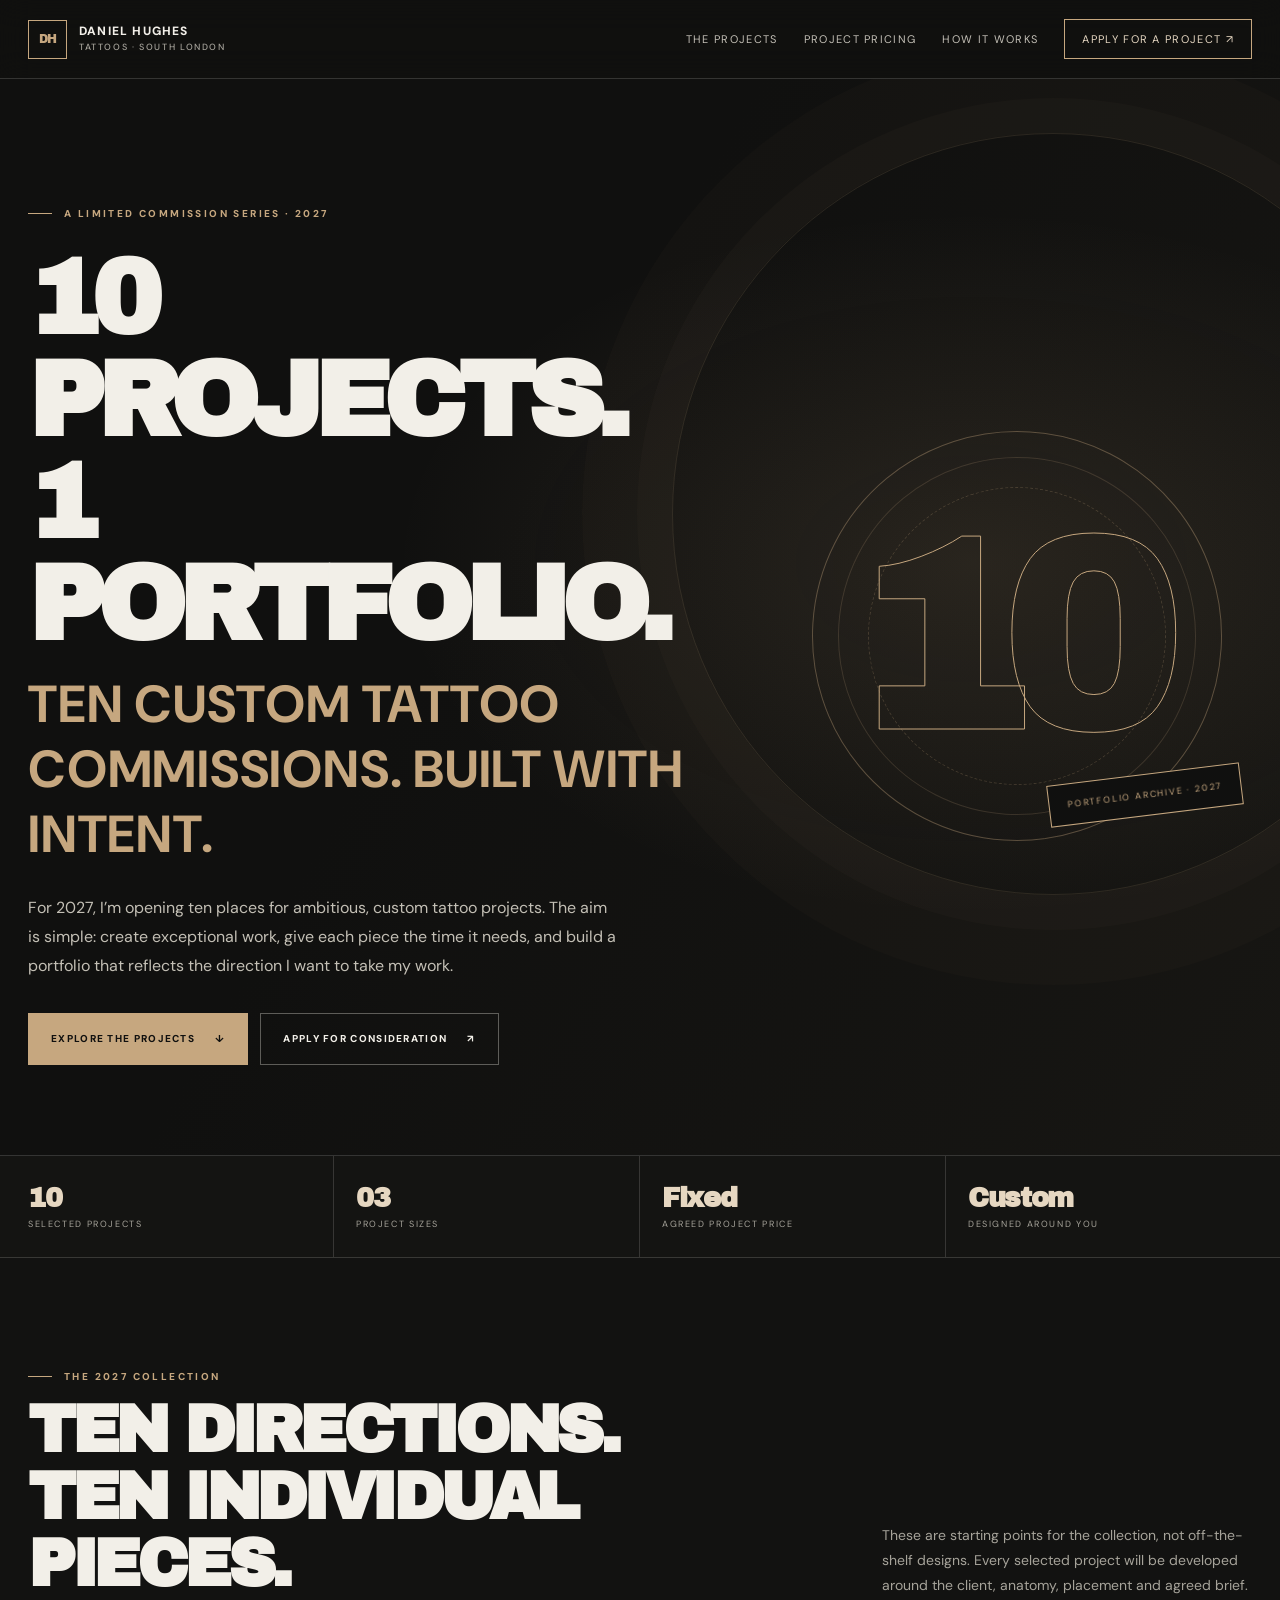
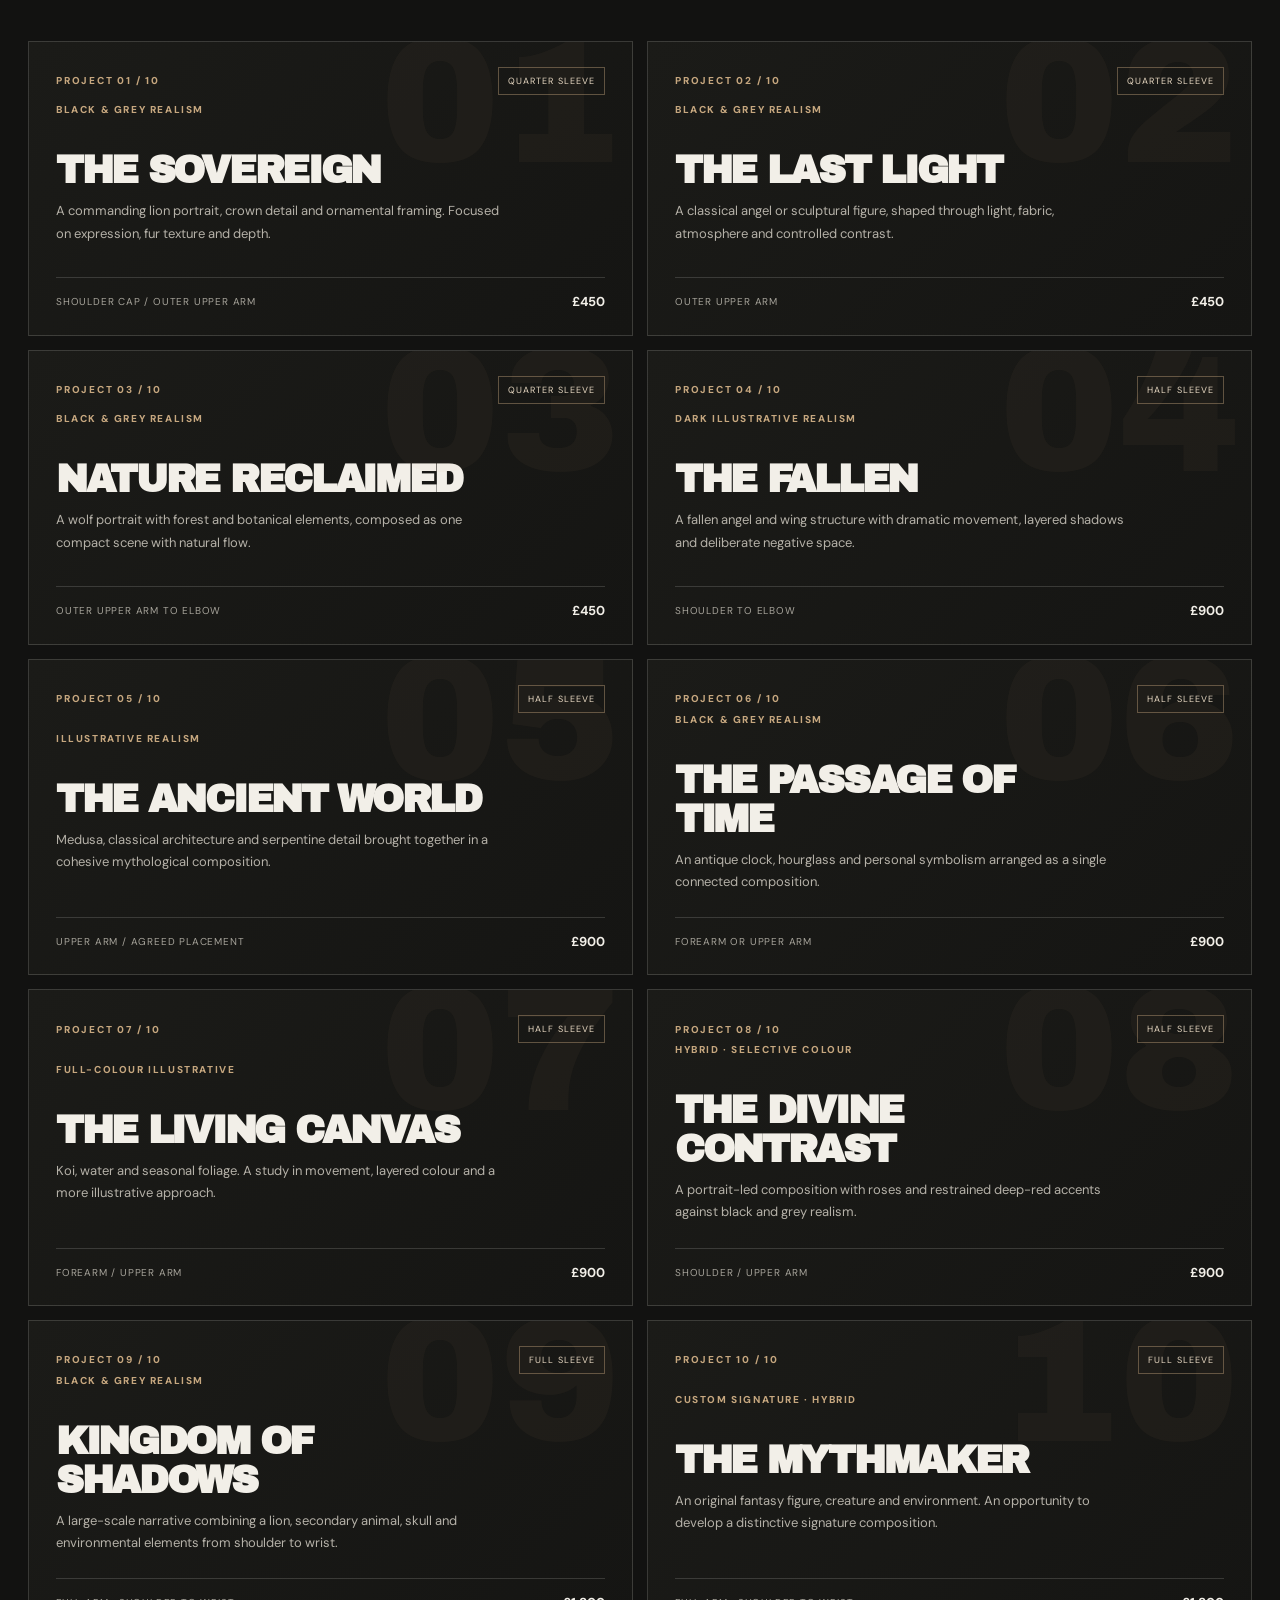
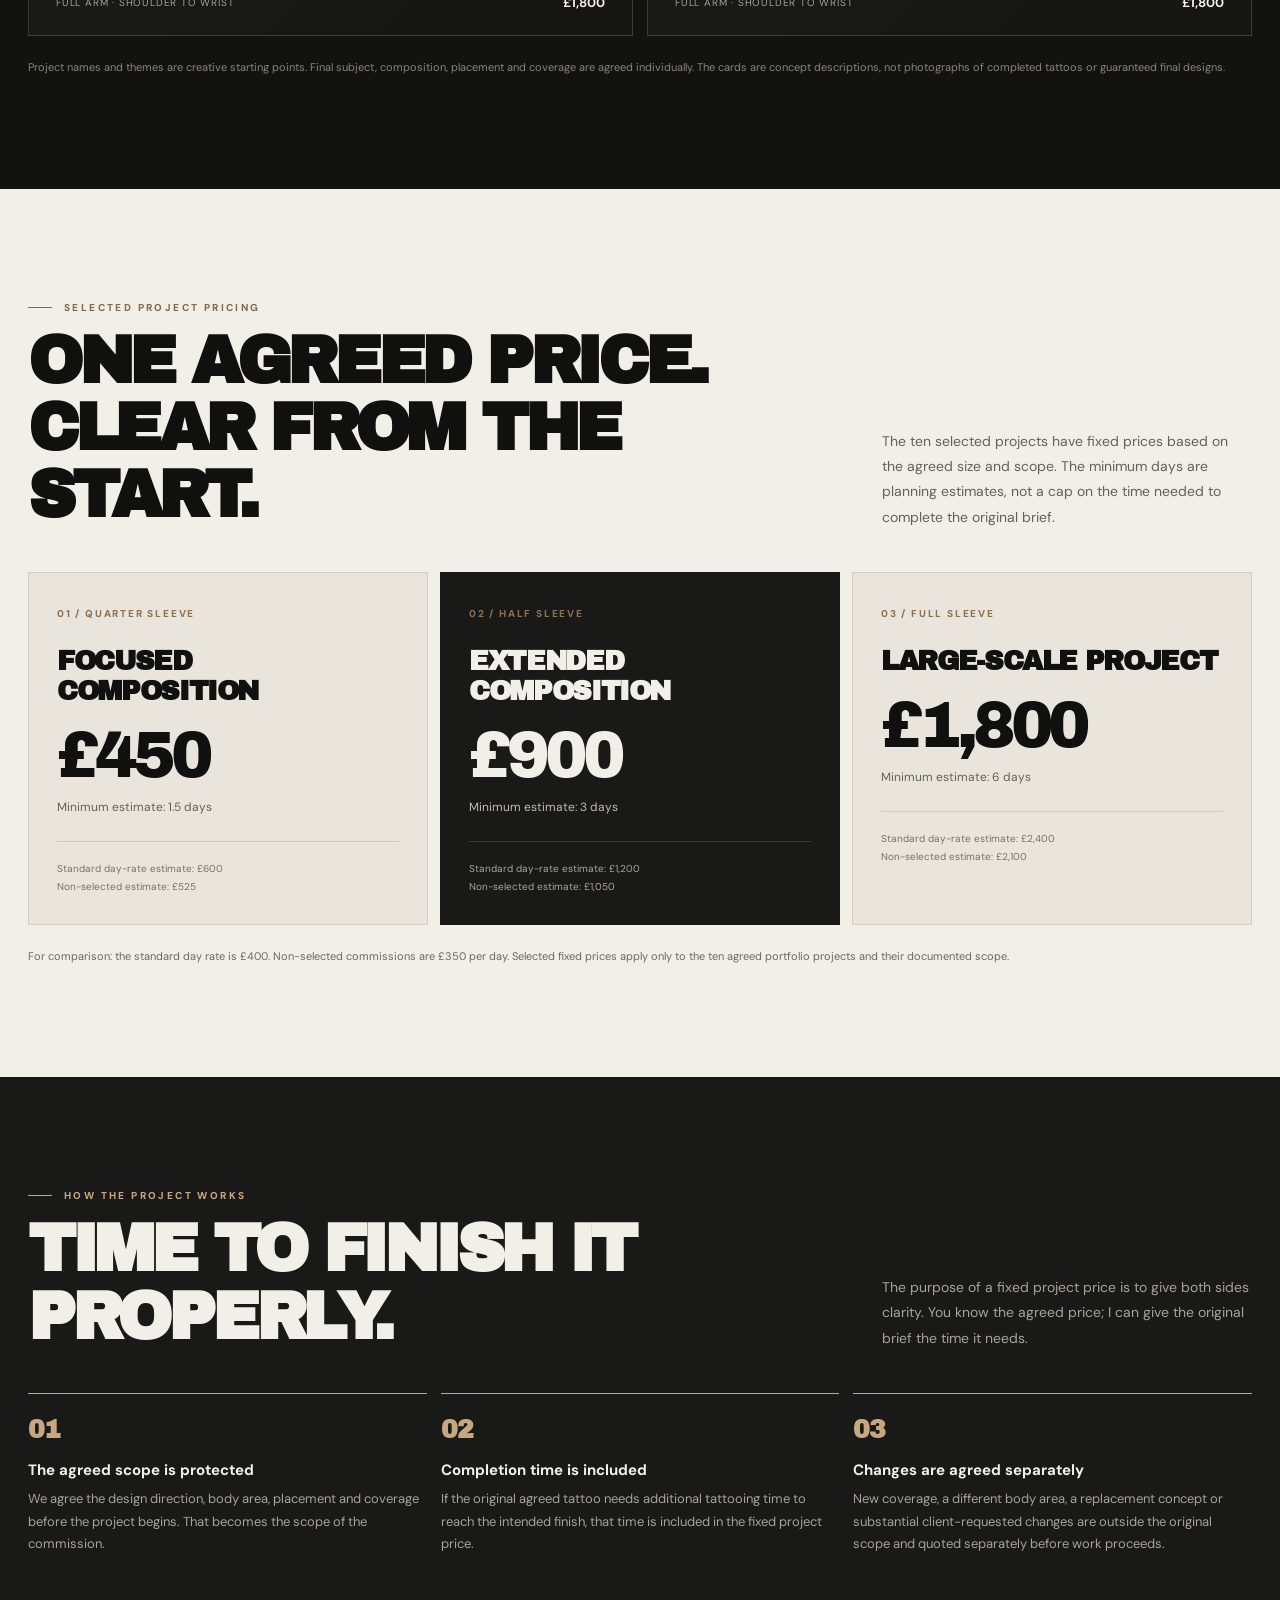
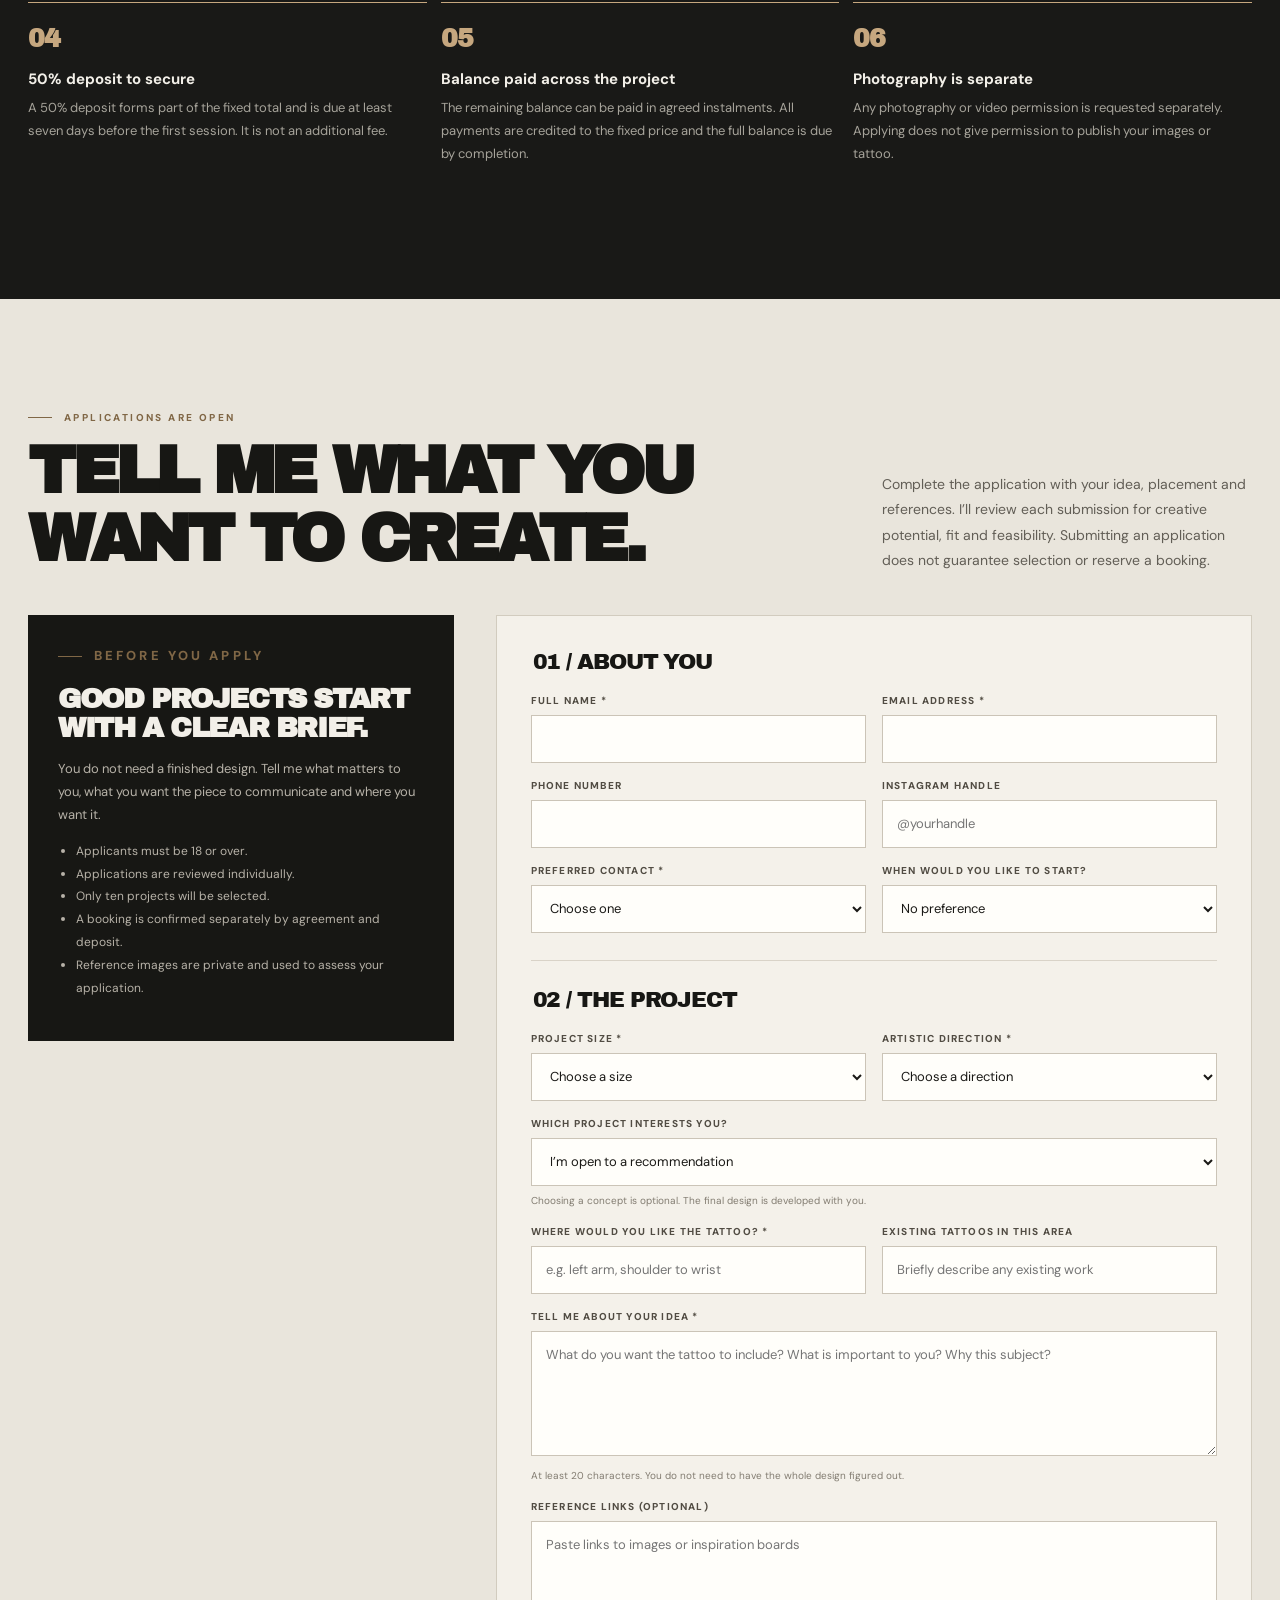
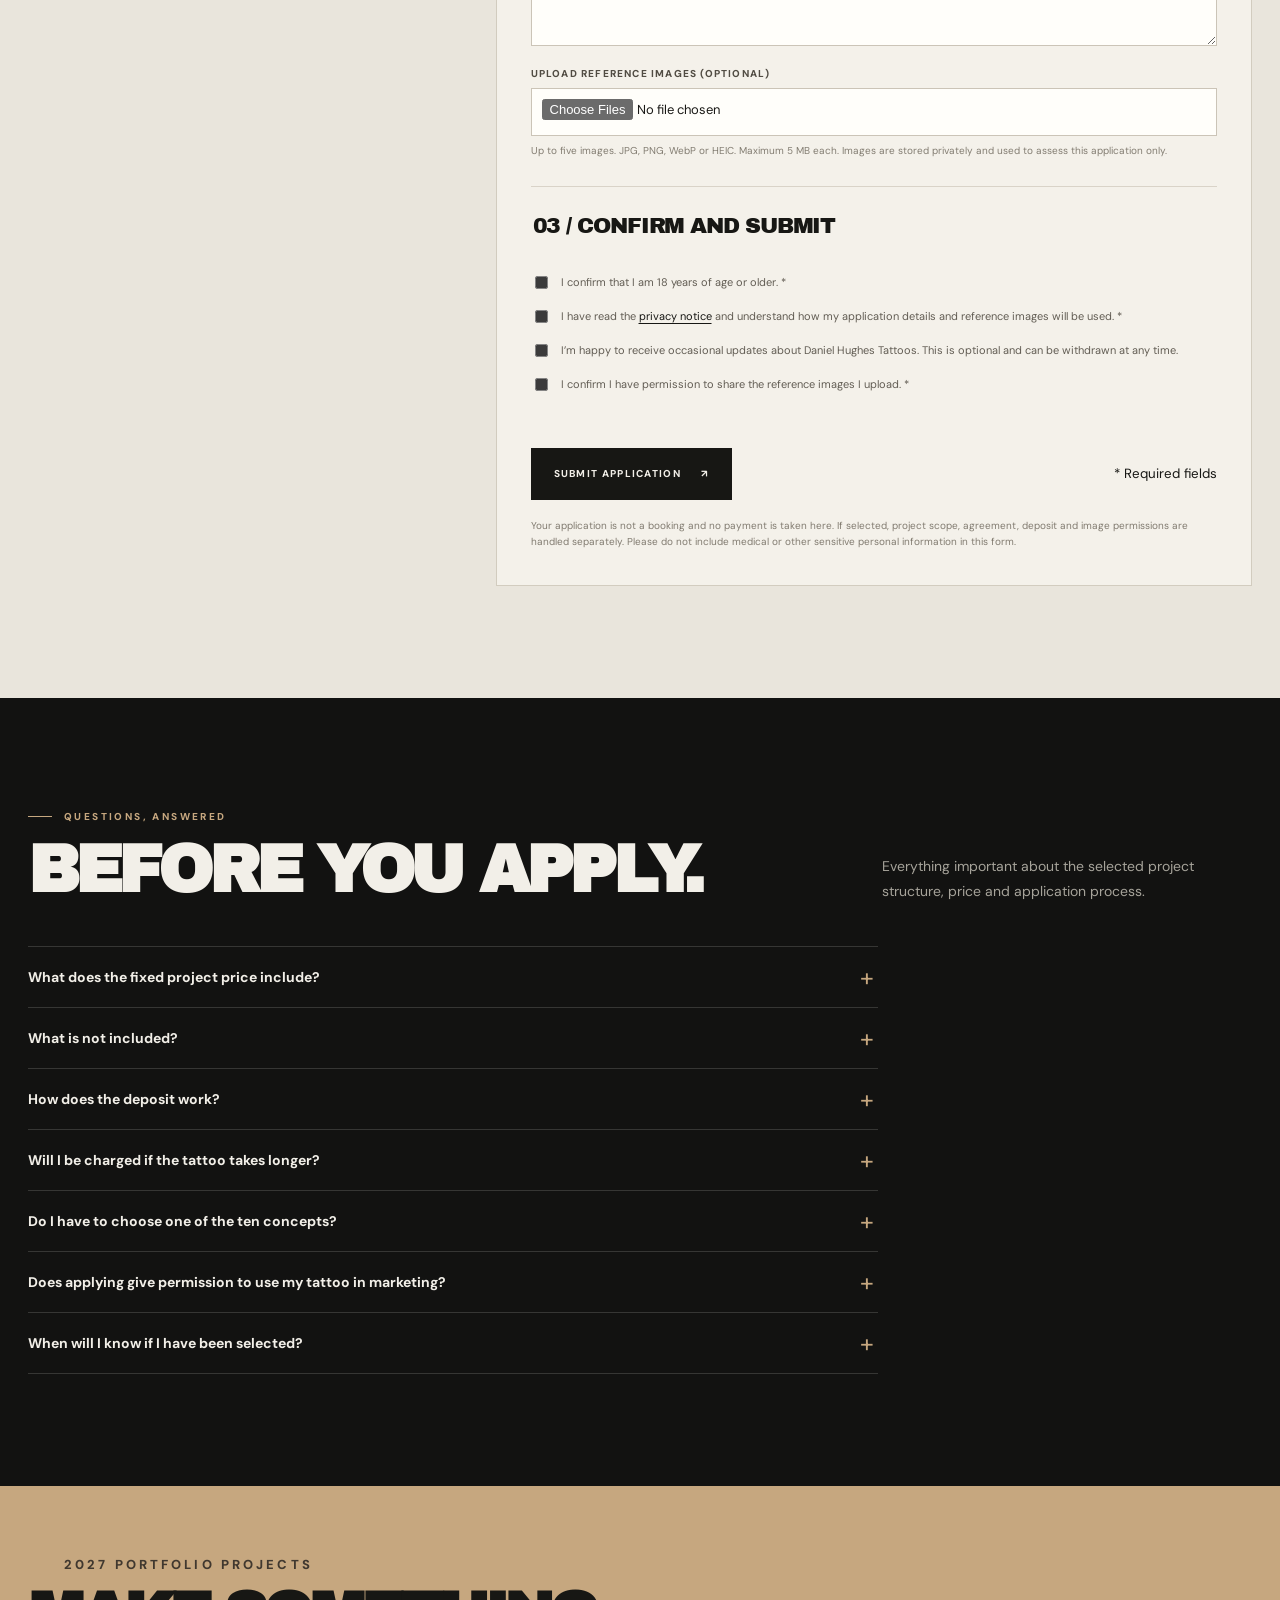
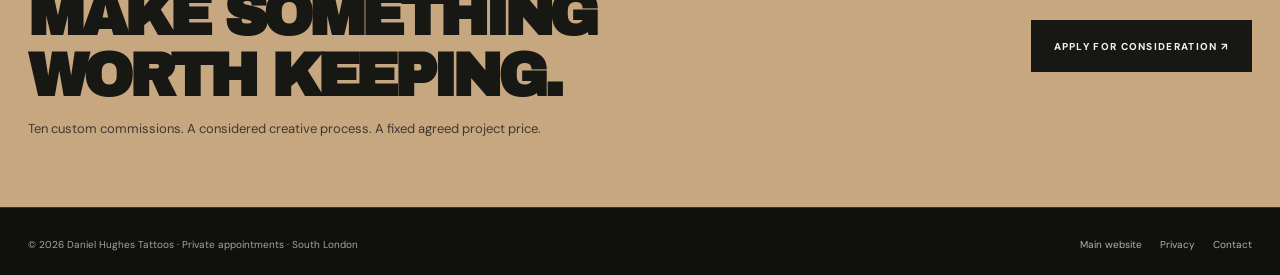
==== 2027-portfolio-projects/index.html @ a07e3ecf "Harden portfolio application validation and UUID fallback" ====
<!doctype html>
<html lang="en-GB">
<head>
  <meta charset="utf-8">
  <meta name="viewport" content="width=device-width,initial-scale=1">
  <meta name="theme-color" content="#10100f">
  <meta name="description" content="Ten custom tattoo commissions. One 2027 portfolio. Apply to be considered for a quarter, half or full sleeve project with Daniel Hughes.">
  <meta name="robots" content="noindex,nofollow">
  <title>2027 Portfolio Projects — Daniel Hughes Tattoos</title>
  <link rel="preconnect" href="https://fonts.googleapis.com">
  <link rel="preconnect" href="https://fonts.gstatic.com" crossorigin>
  <link href="https://fonts.googleapis.com/css2?family=Archivo+Black&family=DM+Sans:wght@400;500;600;700;800&display=swap" rel="stylesheet">
  <style>
    :root{color-scheme:dark;--bg:#10100f;--panel:#191917;--panel2:#20201d;--paper:#f2efe8;--muted:#a6a39a;--line:rgba(242,239,232,.16);--accent:#c6a77f;--accent2:#e6d7c1;--black:#10100f;--sans:"DM Sans",Arial,sans-serif;--display:"Archivo Black","Arial Black",Arial,sans-serif}
    *{box-sizing:border-box}html{scroll-behavior:smooth;scroll-padding-top:90px}body{margin:0;background:var(--bg);color:var(--paper);font-family:var(--sans);-webkit-font-smoothing:antialiased}a{color:inherit}button,input,select,textarea{font:inherit}button,a{-webkit-tap-highlight-color:transparent}:focus-visible{outline:2px solid var(--accent);outline-offset:4px}::selection{background:var(--accent);color:var(--black)}
    .wrap{width:min(1240px,calc(100% - 56px));margin-inline:auto}.skip{position:fixed;top:-100px;left:15px;z-index:100;padding:12px 18px;background:var(--paper);color:var(--black)}.skip:focus{top:12px}
    .header{position:sticky;top:0;z-index:50;background:rgba(16,16,15,.94);border-bottom:1px solid var(--line);backdrop-filter:blur(16px)}.header-inner{min-height:78px;display:flex;align-items:center;justify-content:space-between;gap:24px}
    .brand{display:flex;align-items:center;gap:12px;text-decoration:none}.brand-mark{display:grid;place-items:center;width:39px;height:39px;border:1px solid var(--accent);font-family:var(--display);font-size:12px;letter-spacing:-1px;color:var(--accent)}.brand-name{font-size:12px;line-height:1.3;font-weight:800;letter-spacing:.1em;text-transform:uppercase}.brand-name small{display:block;color:var(--muted);font-size:9px;letter-spacing:.18em;font-weight:500;margin-top:3px}
    .nav{display:flex;align-items:center;gap:26px}.nav a{font-size:11px;text-decoration:none;color:#c4c0b6;letter-spacing:.12em;text-transform:uppercase}.nav a:hover{color:var(--accent2)}.nav .nav-cta{border:1px solid var(--accent);padding:12px 17px;color:var(--accent2)}
    .menu{display:none}.hero{position:relative;overflow:hidden;padding:clamp(68px,10vw,130px) 0 90px;border-bottom:1px solid var(--line);background:radial-gradient(ellipse at 76% 45%,rgba(198,167,127,.12),transparent 42%),linear-gradient(120deg,#10100f 40%,#171613)}
    .hero:after{content:"";position:absolute;right:-12vw;top:5%;width:min(62vw,760px);aspect-ratio:1;border:1px solid rgba(198,167,127,.14);border-radius:50%;box-shadow:0 0 0 35px rgba(198,167,127,.025),0 0 0 90px rgba(198,167,127,.02);pointer-events:none}
    .hero-grid{position:relative;z-index:1;display:grid;grid-template-columns:minmax(0,1.2fr) minmax(260px,.8fr);gap:50px;align-items:center}
    .eyebrow{display:flex;align-items:center;gap:12px;color:var(--accent);font-size:10px;font-weight:800;letter-spacing:.24em;text-transform:uppercase}.eyebrow:before{content:"";width:24px;height:1px;background:var(--accent)}
    h1,h2,h3,p{margin-top:0}h1{font-family:var(--display);font-size:clamp(54px,8.3vw,112px);line-height:.96;letter-spacing:-.075em;text-transform:uppercase;max-width:850px;margin:28px 0 27px}h1 span{display:block;color:var(--accent);font-family:var(--sans);font-size:.49em;letter-spacing:.015em;line-height:1.25;margin-top:16px}
    .hero-copy>p:not(.eyebrow){max-width:590px;color:#c3bfb5;font-size:16px;line-height:1.8}.hero-actions{display:flex;flex-wrap:wrap;gap:12px;margin-top:32px}
    .button{display:inline-flex;align-items:center;justify-content:center;gap:20px;min-height:52px;padding:0 22px;border:1px solid var(--accent);text-decoration:none;text-transform:uppercase;letter-spacing:.13em;font-size:10px;font-weight:800;transition:background .18s,color .18s,transform .18s;cursor:pointer}.button.primary{background:var(--accent);color:var(--black)}.button.secondary{color:var(--paper);border-color:rgba(242,239,232,.34)}.button:hover{transform:translateY(-2px);background:var(--accent2);color:var(--black);border-color:var(--accent2)}
    .hero-art{min-height:410px;position:relative;display:grid;place-items:center}.orbit{position:absolute;width:min(100%,410px);aspect-ratio:1;border:1px solid rgba(198,167,127,.38);border-radius:50%;transform:rotate(-18deg)}.orbit:before,.orbit:after{content:"";position:absolute;inset:25px;border:1px solid rgba(198,167,127,.19);border-radius:50%}.orbit:after{inset:55px;border-style:dashed;border-color:rgba(198,167,127,.22)}
    .hero-number{font-family:var(--display);font-size:clamp(160px,25vw,280px);line-height:1;color:transparent;-webkit-text-stroke:1px var(--accent);letter-spacing:-.13em;margin-right:.12em}.hero-stamp{position:absolute;right:2%;bottom:6%;padding:14px 18px;border:1px solid var(--accent);background:var(--bg);font-size:9px;letter-spacing:.2em;text-transform:uppercase;color:var(--accent);transform:rotate(-7deg)}
    .facts{border-bottom:1px solid var(--line);background:#141412}.facts-grid{display:grid;grid-template-columns:repeat(4,1fr)}.fact{padding:27px 22px;border-right:1px solid var(--line)}.fact:first-child{padding-left:0}.fact:last-child{border:0}.fact strong{display:block;font-family:var(--display);font-size:27px;letter-spacing:-.05em;color:var(--accent2)}.fact span{display:block;margin-top:5px;font-size:9px;letter-spacing:.18em;text-transform:uppercase;color:var(--muted)}
    .section{padding:clamp(70px,9vw,112px) 0}.section-head{display:flex;align-items:end;justify-content:space-between;gap:30px;margin-bottom:42px}.section-head h2{font-family:var(--display);font-size:clamp(36px,5.5vw,66px);line-height:1.02;letter-spacing:-.065em;text-transform:uppercase;max-width:720px;margin:14px 0 0}.section-head>p{max-width:370px;color:var(--muted);font-size:14px;line-height:1.8;margin:0}
    .projects{background:#121211}.project-grid{display:grid;grid-template-columns:repeat(2,minmax(0,1fr));gap:14px}.project{position:relative;min-height:295px;padding:25px 27px 24px;border:1px solid var(--line);background:linear-gradient(135deg,#1b1b18,#151513);display:flex;flex-direction:column;justify-content:space-between;overflow:hidden}.project:after{content:attr(data-index);position:absolute;right:12px;top:-30px;font-family:var(--display);font-size:180px;line-height:1;color:rgba(198,167,127,.045);pointer-events:none}.project-top,.project-bottom{position:relative;z-index:1;display:flex;justify-content:space-between;gap:15px;align-items:center}.project-no{font-size:10px;color:var(--accent);letter-spacing:.18em;font-weight:800}.project-size{border:1px solid rgba(198,167,127,.42);padding:7px 9px;color:var(--accent2);font-size:9px;letter-spacing:.12em;text-transform:uppercase}
    .project h3{font-family:var(--display);font-size:clamp(26px,3vw,39px);line-height:1.02;letter-spacing:-.06em;text-transform:uppercase;max-width:430px;margin:35px 0 10px}.project .direction{color:var(--accent);font-size:10px;letter-spacing:.16em;text-transform:uppercase;font-weight:800}.project .description{max-width:450px;color:#b5b1a8;font-size:13px;line-height:1.7;margin:10px 0 24px}.project-bottom{border-top:1px solid var(--line);padding-top:15px;color:var(--muted);font-size:10px;letter-spacing:.08em;text-transform:uppercase}.project-bottom strong{color:var(--paper);font-size:13px;letter-spacing:0}
    .note{font-size:11px;line-height:1.7;color:#88857d;margin:22px 0 0}.pricing{background:var(--paper);color:var(--black)}.pricing .eyebrow{color:#846a4d}.pricing .eyebrow:before{background:#846a4d}.pricing .section-head>p{color:#666158}.price-grid{display:grid;grid-template-columns:repeat(3,1fr);gap:12px}.price-card{padding:28px;border:1px solid #d4cec2;background:#e9e5dc}.price-card.featured{background:#191917;color:var(--paper);border-color:#191917}.price-card .label{font-size:10px;letter-spacing:.18em;text-transform:uppercase;color:#8d7152;font-weight:800}.price-card h3{font-family:var(--display);font-size:27px;letter-spacing:-.05em;text-transform:uppercase;margin:24px 0 7px}.price{font-family:var(--display);font-size:clamp(46px,5vw,68px);letter-spacing:-.08em;line-height:1.1;margin:15px 0 6px}.price-card p{font-size:12px;line-height:1.7;color:#666158;margin:0}.price-card.featured p{color:#c0bcb2}.price-meta{margin-top:23px;padding-top:18px;border-top:1px solid #d1cabe;font-size:10px;line-height:1.8;color:#777168}.price-card.featured .price-meta{border-color:var(--line);color:#aaa69c}
    .rules{background:#191917}.rules-grid{display:grid;grid-template-columns:repeat(3,1fr);gap:14px}.rule{border-top:1px solid var(--accent);padding:22px 0}.rule b{font-family:var(--display);font-size:25px;color:var(--accent);letter-spacing:-.04em}.rule h3{font-size:15px;margin:17px 0 8px}.rule p{font-size:13px;color:var(--muted);line-height:1.75;margin:0}
    .application{background:#e9e5dc;color:#171714}.application .eyebrow{color:#806746}.application .eyebrow:before{background:#806746}.application .section-head>p{color:#625e56}.form-shell{display:grid;grid-template-columns:minmax(0,.72fr) minmax(0,1.28fr);gap:42px;align-items:start}.form-aside{position:sticky;top:110px;padding:30px;background:#171714;color:var(--paper)}.form-aside h3{font-family:var(--display);font-size:28px;line-height:1.05;letter-spacing:-.05em;text-transform:uppercase;margin:16px 0}.form-aside p{font-size:13px;color:#b7b2a8;line-height:1.75}.form-aside ul{padding-left:18px;color:#b7b2a8;font-size:12px;line-height:1.9}.application-form{padding:34px;background:#f4f1ea;border:1px solid #d2ccbf}.form-section{padding:0 0 27px;margin:0 0 27px;border:0;border-bottom:1px solid #d9d3c8}.form-section:last-of-type{border-bottom:0}.form-section legend{font-family:var(--display);font-size:22px;letter-spacing:-.05em;text-transform:uppercase;margin-bottom:20px}.field-grid{display:grid;grid-template-columns:repeat(2,minmax(0,1fr));gap:16px}.field{min-width:0}.field.full{grid-column:1/-1}.field label,.field-label{display:block;font-size:10px;font-weight:800;letter-spacing:.12em;text-transform:uppercase;margin-bottom:8px;color:#514c43}.field input,.field select,.field textarea{width:100%;min-height:48px;padding:13px 14px;border:1px solid #cbc4b7;border-radius:0;background:#fffefa;color:#1a1916;font-size:13px}.field textarea{min-height:125px;resize:vertical;line-height:1.6}.field input:focus,.field select:focus,.field textarea:focus{outline:2px solid #a18461;outline-offset:1px}.field input[type=file]{padding:10px;background:#fffefa}.field small{display:block;margin-top:7px;color:#827c71;font-size:10px;line-height:1.6}.check{display:flex;align-items:flex-start;gap:10px;font-size:11px;line-height:1.7;color:#625d54;margin-top:15px}.check input{flex:none;margin-top:3px;accent-color:#171714}.check a{color:#171714;text-underline-offset:3px}.form-actions{display:flex;align-items:center;justify-content:space-between;gap:20px}.form-actions .button{background:#171714;color:var(--paper);border-color:#171714}.form-actions .button:hover{background:#6f593f;color:white}.form-status{min-height:22px;margin:17px 0 0;font-size:12px;line-height:1.6;color:#8b3e30}.form-status.success{color:#2e6848}.form-status:empty{display:none}.privacy-note{font-size:10px;color:#817b70;line-height:1.65;margin:18px 0 0}
    .faq{background:#121211}.faq-list{max-width:850px}.faq details{border-top:1px solid var(--line)}.faq details:last-child{border-bottom:1px solid var(--line)}.faq summary{list-style:none;cursor:pointer;padding:21px 42px 21px 0;font-size:14px;font-weight:700;position:relative}.faq summary::-webkit-details-marker{display:none}.faq summary:after{content:"+";position:absolute;right:4px;top:14px;color:var(--accent);font-size:25px;font-weight:400}.faq details[open] summary:after{content:"−"}.faq details p{max-width:760px;color:var(--muted);font-size:13px;line-height:1.8;padding:0 40px 22px 0;margin:0}
    .final-cta{padding:70px 0;background:var(--accent);color:#171714}.final-cta .cta-inner{display:flex;justify-content:space-between;align-items:center;gap:25px}.final-cta h2{font-family:var(--display);font-size:clamp(34px,5vw,60px);letter-spacing:-.07em;text-transform:uppercase;line-height:1.02;margin:12px 0}.final-cta p{font-size:13px;color:#40382f;margin:0}.final-cta .button{background:#171714;color:#f2efe8;border-color:#171714;white-space:nowrap}.footer{padding:30px 0 24px;border-top:1px solid var(--line);background:#10100f}.footer-inner{display:flex;justify-content:space-between;gap:20px;align-items:center}.footer small{font-size:10px;color:var(--muted)}.footer nav{display:flex;gap:18px;flex-wrap:wrap}.footer nav a{font-size:10px;color:#b6b1a7;text-decoration:none}
    @media(max-width:850px){.hero-grid{grid-template-columns:1fr;gap:25px}.hero-art{min-height:260px}.orbit{width:260px}.hero-number{font-size:190px}.section-head{display:block}.section-head>p{margin-top:18px}.facts-grid{grid-template-columns:repeat(2,1fr)}.fact:nth-child(2){border-right:0}.fact:nth-child(-n+2){border-bottom:1px solid var(--line)}.fact:nth-child(3){padding-left:0}.price-grid{grid-template-columns:1fr}.price-card{padding:25px}.rules-grid{grid-template-columns:1fr}.rule{display:grid;grid-template-columns:60px 1fr;column-gap:15px}.rule b{grid-row:span 2}.rule h3{margin:0 0 7px}.rule p{grid-column:2}.form-shell{grid-template-columns:1fr}.form-aside{position:static}.project-grid{grid-template-columns:1fr}.final-cta .cta-inner{display:block}.final-cta .button{margin-top:22px}}
    @media(max-width:620px){.wrap{width:calc(100% - 38px)}.header-inner{min-height:68px}.nav{display:none}.menu{display:block;border:1px solid var(--line);padding:10px 12px;background:transparent;color:var(--paper);font-size:10px;letter-spacing:.13em;text-transform:uppercase}.header.mobile-open .nav{display:flex;position:absolute;left:0;right:0;top:68px;padding:18px 20px;background:#151513;border-bottom:1px solid var(--line);flex-direction:column;align-items:stretch;gap:18px}.header.mobile-open .nav .nav-cta{text-align:center}.hero{padding:65px 0 55px}.hero-grid{gap:8px}h1{font-size:clamp(49px,13vw,75px)}.hero-copy>p:not(.eyebrow){font-size:14px}.hero-art{min-height:220px}.orbit{width:210px}.hero-number{font-size:150px}.hero-stamp{right:0;bottom:1%}.fact{padding:20px 14px}.fact:first-child,.fact:nth-child(3){padding-left:0}.fact strong{font-size:23px}.fact span{font-size:8px}.section{padding:65px 0}.section-head h2{font-size:39px}.project{min-height:270px;padding:22px}.project h3{font-size:29px}.application-form{padding:22px 17px}.field-grid{grid-template-columns:1fr}.field.full{grid-column:auto}.form-section legend{font-size:19px}.form-actions{display:block}.form-actions .button{width:100%}.form-actions small{display:block;margin-top:12px}.footer-inner{display:block}.footer nav{margin-top:17px}.brand-name{font-size:10px}}
    @media(prefers-reduced-motion:reduce){html{scroll-behavior:auto}*,*:before,*:after{transition:none!important}}
  </style>
</head>
<body>
<a class="skip" href="#main">Skip to content</a>
<header class="header" id="site-header">
  <div class="wrap header-inner">
    <a class="brand" href="https://danhughestattoos.co.uk/" aria-label="Daniel Hughes Tattoos">
      <span class="brand-mark">DH</span><span class="brand-name">Daniel Hughes<small>TATTOOS · SOUTH LONDON</small></span>
    </a>
    <button class="menu" id="menu-toggle" type="button" aria-expanded="false" aria-controls="main-nav">Menu</button>
    <nav class="nav" id="main-nav" aria-label="Main navigation">
      <a href="#projects">The projects</a><a href="#pricing">Project pricing</a><a href="#process">How it works</a><a class="nav-cta" href="#apply">Apply for a project ↗</a>
    </nav>
  </div>
</header>
<main id="main">
  <section class="hero">
    <div class="wrap hero-grid">
      <div class="hero-copy">
        <p class="eyebrow">A limited commission series · 2027</p>
        <h1>10 projects.<br>1 portfolio.<span>Ten custom tattoo commissions. Built with intent.</span></h1>
        <p>For 2027, I’m opening ten places for ambitious, custom tattoo projects. The aim is simple: create exceptional work, give each piece the time it needs, and build a portfolio that reflects the direction I want to take my work.</p>
        <div class="hero-actions"><a class="button primary" href="#projects">Explore the projects <span aria-hidden="true">↓</span></a><a class="button secondary" href="#apply">Apply for consideration <span aria-hidden="true">↗</span></a></div>
      </div>
      <div class="hero-art" aria-label="Ten portfolio projects for 2027">
        <div class="orbit"></div><div class="hero-number" aria-hidden="true">10</div><div class="hero-stamp">Portfolio archive · 2027</div>
      </div>
    </div>
  </section>
  <section class="facts" aria-label="Campaign overview"><div class="wrap facts-grid">
    <div class="fact"><strong>10</strong><span>Selected projects</span></div><div class="fact"><strong>03</strong><span>Project sizes</span></div><div class="fact"><strong>Fixed</strong><span>Agreed project price</span></div><div class="fact"><strong>Custom</strong><span>Designed around you</span></div>
  </div></section>
  <section class="section projects" id="projects">
    <div class="wrap">
      <div class="section-head"><div><p class="eyebrow">The 2027 collection</p><h2>Ten directions.<br>Ten individual pieces.</h2></div><p>These are starting points for the collection, not off-the-shelf designs. Every selected project will be developed around the client, anatomy, placement and agreed brief.</p></div>
      <div class="project-grid">
        <article class="project" data-index="01"><div class="project-top"><span class="project-no">PROJECT 01 / 10</span><span class="project-size">Quarter sleeve</span></div><div><p class="direction">Black &amp; grey realism</p><h3>The Sovereign</h3><p class="description">A commanding lion portrait, crown detail and ornamental framing. Focused on expression, fur texture and depth.</p></div><div class="project-bottom"><span>Shoulder cap / outer upper arm</span><strong>£450</strong></div></article>
        <article class="project" data-index="02"><div class="project-top"><span class="project-no">PROJECT 02 / 10</span><span class="project-size">Quarter sleeve</span></div><div><p class="direction">Black &amp; grey realism</p><h3>The Last Light</h3><p class="description">A classical angel or sculptural figure, shaped through light, fabric, atmosphere and controlled contrast.</p></div><div class="project-bottom"><span>Outer upper arm</span><strong>£450</strong></div></article>
        <article class="project" data-index="03"><div class="project-top"><span class="project-no">PROJECT 03 / 10</span><span class="project-size">Quarter sleeve</span></div><div><p class="direction">Black &amp; grey realism</p><h3>Nature Reclaimed</h3><p class="description">A wolf portrait with forest and botanical elements, composed as one compact scene with natural flow.</p></div><div class="project-bottom"><span>Outer upper arm to elbow</span><strong>£450</strong></div></article>
        <article class="project" data-index="04"><div class="project-top"><span class="project-no">PROJECT 04 / 10</span><span class="project-size">Half sleeve</span></div><div><p class="direction">Dark illustrative realism</p><h3>The Fallen</h3><p class="description">A fallen angel and wing structure with dramatic movement, layered shadows and deliberate negative space.</p></div><div class="project-bottom"><span>Shoulder to elbow</span><strong>£900</strong></div></article>
        <article class="project" data-index="05"><div class="project-top"><span class="project-no">PROJECT 05 / 10</span><span class="project-size">Half sleeve</span></div><div><p class="direction">Illustrative realism</p><h3>The Ancient World</h3><p class="description">Medusa, classical architecture and serpentine detail brought together in a cohesive mythological composition.</p></div><div class="project-bottom"><span>Upper arm / agreed placement</span><strong>£900</strong></div></article>
        <article class="project" data-index="06"><div class="project-top"><span class="project-no">PROJECT 06 / 10</span><span class="project-size">Half sleeve</span></div><div><p class="direction">Black &amp; grey realism</p><h3>The Passage of Time</h3><p class="description">An antique clock, hourglass and personal symbolism arranged as a single connected composition.</p></div><div class="project-bottom"><span>Forearm or upper arm</span><strong>£900</strong></div></article>
        <article class="project" data-index="07"><div class="project-top"><span class="project-no">PROJECT 07 / 10</span><span class="project-size">Half sleeve</span></div><div><p class="direction">Full-colour illustrative</p><h3>The Living Canvas</h3><p class="description">Koi, water and seasonal foliage. A study in movement, layered colour and a more illustrative approach.</p></div><div class="project-bottom"><span>Forearm / upper arm</span><strong>£900</strong></div></article>
        <article class="project" data-index="08"><div class="project-top"><span class="project-no">PROJECT 08 / 10</span><span class="project-size">Half sleeve</span></div><div><p class="direction">Hybrid · selective colour</p><h3>The Divine Contrast</h3><p class="description">A portrait-led composition with roses and restrained deep-red accents against black and grey realism.</p></div><div class="project-bottom"><span>Shoulder / upper arm</span><strong>£900</strong></div></article>
        <article class="project" data-index="09"><div class="project-top"><span class="project-no">PROJECT 09 / 10</span><span class="project-size">Full sleeve</span></div><div><p class="direction">Black &amp; grey realism</p><h3>Kingdom of Shadows</h3><p class="description">A large-scale narrative combining a lion, secondary animal, skull and environmental elements from shoulder to wrist.</p></div><div class="project-bottom"><span>Full arm · shoulder to wrist</span><strong>£1,800</strong></div></article>
        <article class="project" data-index="10"><div class="project-top"><span class="project-no">PROJECT 10 / 10</span><span class="project-size">Full sleeve</span></div><div><p class="direction">Custom signature · hybrid</p><h3>The Mythmaker</h3><p class="description">An original fantasy figure, creature and environment. An opportunity to develop a distinctive signature composition.</p></div><div class="project-bottom"><span>Full arm · shoulder to wrist</span><strong>£1,800</strong></div></article>
      </div>
      <p class="note">Project names and themes are creative starting points. Final subject, composition, placement and coverage are agreed individually. The cards are concept descriptions, not photographs of completed tattoos or guaranteed final designs.</p>
    </div>
  </section>
  <section class="section pricing" id="pricing">
    <div class="wrap">
      <div class="section-head"><div><p class="eyebrow">Selected project pricing</p><h2>One agreed price.<br>Clear from the start.</h2></div><p>The ten selected projects have fixed prices based on the agreed size and scope. The minimum days are planning estimates, not a cap on the time needed to complete the original brief.</p></div>
      <div class="price-grid">
        <article class="price-card"><span class="label">01 / Quarter sleeve</span><h3>Focused composition</h3><div class="price">£450</div><p>Minimum estimate: 1.5 days</p><div class="price-meta">Standard day-rate estimate: £600<br>Non-selected estimate: £525</div></article>
        <article class="price-card featured"><span class="label">02 / Half sleeve</span><h3>Extended composition</h3><div class="price">£900</div><p>Minimum estimate: 3 days</p><div class="price-meta">Standard day-rate estimate: £1,200<br>Non-selected estimate: £1,050</div></article>
        <article class="price-card"><span class="label">03 / Full sleeve</span><h3>Large-scale project</h3><div class="price">£1,800</div><p>Minimum estimate: 6 days</p><div class="price-meta">Standard day-rate estimate: £2,400<br>Non-selected estimate: £2,100</div></article>
      </div>
      <p class="note" style="color:#6d675e">For comparison: the standard day rate is £400. Non-selected commissions are £350 per day. Selected fixed prices apply only to the ten agreed portfolio projects and their documented scope.</p>
    </div>
  </section>
  <section class="section rules" id="process">
    <div class="wrap">
      <div class="section-head"><div><p class="eyebrow">How the project works</p><h2>Time to finish it properly.</h2></div><p>The purpose of a fixed project price is to give both sides clarity. You know the agreed price; I can give the original brief the time it needs.</p></div>
      <div class="rules-grid">
        <article class="rule"><b>01</b><h3>The agreed scope is protected</h3><p>We agree the design direction, body area, placement and coverage before the project begins. That becomes the scope of the commission.</p></article>
        <article class="rule"><b>02</b><h3>Completion time is included</h3><p>If the original agreed tattoo needs additional tattooing time to reach the intended finish, that time is included in the fixed project price.</p></article>
        <article class="rule"><b>03</b><h3>Changes are agreed separately</h3><p>New coverage, a different body area, a replacement concept or substantial client-requested changes are outside the original scope and quoted separately before work proceeds.</p></article>
      </div>
      <div class="rules-grid" style="margin-top:24px">
        <article class="rule"><b>04</b><h3>50% deposit to secure</h3><p>A 50% deposit forms part of the fixed total and is due at least seven days before the first session. It is not an additional fee.</p></article>
        <article class="rule"><b>05</b><h3>Balance paid across the project</h3><p>The remaining balance can be paid in agreed instalments. All payments are credited to the fixed price and the full balance is due by completion.</p></article>
        <article class="rule"><b>06</b><h3>Photography is separate</h3><p>Any photography or video permission is requested separately. Applying does not give permission to publish your images or tattoo.</p></article>
      </div>
    </div>
  </section>
  <section class="section application" id="apply">
    <div class="wrap">
      <div class="section-head"><div><p class="eyebrow">Applications are open</p><h2>Tell me what you want to create.</h2></div><p>Complete the application with your idea, placement and references. I’ll review each submission for creative potential, fit and feasibility. Submitting an application does not guarantee selection or reserve a booking.</p></div>
      <div class="form-shell">
        <aside class="form-aside"><p class="eyebrow">Before you apply</p><h3>Good projects start with a clear brief.</h3><p>You do not need a finished design. Tell me what matters to you, what you want the piece to communicate and where you want it.</p><ul><li>Applicants must be 18 or over.</li><li>Applications are reviewed individually.</li><li>Only ten projects will be selected.</li><li>A booking is confirmed separately by agreement and deposit.</li><li>Reference images are private and used to assess your application.</li></ul></aside>
        <form class="application-form" id="portfolio-form" enctype="multipart/form-data" novalidate>
          <fieldset class="form-section"><legend>01 / About you</legend><div class="field-grid">
            <div class="field"><label for="fullName">Full name *</label><input id="fullName" name="fullName" autocomplete="name" required maxlength="120"></div>
            <div class="field"><label for="email">Email address *</label><input id="email" name="email" type="email" autocomplete="email" required maxlength="254"></div>
            <div class="field"><label for="phone">Phone number</label><input id="phone" name="phone" type="tel" autocomplete="tel" maxlength="45"></div>
            <div class="field"><label for="instagram">Instagram handle</label><input id="instagram" name="instagram" placeholder="@yourhandle" maxlength="100"></div>
            <div class="field"><label for="preferredContact">Preferred contact *</label><select id="preferredContact" name="preferredContact" required><option value="">Choose one</option><option value="email">Email</option><option value="phone">Phone</option><option value="instagram">Instagram</option></select></div>
            <div class="field"><label for="timeframe">When would you like to start?</label><select id="timeframe" name="timeframe"><option value="">No preference</option><option>January–March 2027</option><option>April–June 2027</option><option>July–September 2027</option><option>October–December 2027</option><option>Flexible</option></select></div>
          </div></fieldset>
          <fieldset class="form-section"><legend>02 / The project</legend><div class="field-grid">
            <div class="field"><label for="projectSize">Project size *</label><select id="projectSize" name="projectSize" required><option value="">Choose a size</option><option value="quarter-sleeve">Quarter sleeve — £450</option><option value="half-sleeve">Half sleeve — £900</option><option value="full-sleeve">Full sleeve — £1,800</option></select></div>
            <div class="field"><label for="artisticDirection">Artistic direction *</label><select id="artisticDirection" name="artisticDirection" required><option value="">Choose a direction</option><option value="realism">Black &amp; grey realism</option><option value="illustrative">Illustrative realism</option><option value="custom-signature">Custom signature</option><option value="hybrid-colour">Hybrid / selective colour</option></select></div>
            <div class="field full"><label for="projectPreference">Which project interests you?</label><select id="projectPreference" name="projectPreference"><option value="">I’m open to a recommendation</option><option value="sovereign">01 — The Sovereign · Quarter sleeve</option><option value="last-light">02 — The Last Light · Quarter sleeve</option><option value="nature-reclaimed">03 — Nature Reclaimed · Quarter sleeve</option><option value="fallen">04 — The Fallen · Half sleeve</option><option value="ancient-world">05 — The Ancient World · Half sleeve</option><option value="passage-of-time">06 — The Passage of Time · Half sleeve</option><option value="living-canvas">07 — The Living Canvas · Half sleeve</option><option value="divine-contrast">08 — The Divine Contrast · Half sleeve</option><option value="kingdom-of-shadows">09 — Kingdom of Shadows · Full sleeve</option><option value="mythmaker">10 — The Mythmaker · Full sleeve</option></select><small>Choosing a concept is optional. The final design is developed with you.</small></div>
            <div class="field"><label for="placement">Where would you like the tattoo? *</label><input id="placement" name="placement" required maxlength="160" placeholder="e.g. left arm, shoulder to wrist"></div>
            <div class="field"><label for="existingWork">Existing tattoos in this area</label><input id="existingWork" name="existingWork" maxlength="1200" placeholder="Briefly describe any existing work"></div>
            <div class="field full"><label for="conceptDescription">Tell me about your idea *</label><textarea id="conceptDescription" name="conceptDescription" required minlength="20" maxlength="4000" placeholder="What do you want the tattoo to include? What is important to you? Why this subject?"></textarea><small>At least 20 characters. You do not need to have the whole design figured out.</small></div>
            <div class="field full"><label for="referenceLinks">Reference links (optional)</label><textarea id="referenceLinks" name="referenceLinks" maxlength="1500" placeholder="Paste links to images or inspiration boards"></textarea></div>
            <div class="field full"><label for="images">Upload reference images (optional)</label><input id="images" name="images" type="file" accept="image/jpeg,image/png,image/webp,image/heic,image/heif" multiple><small>Up to five images. JPG, PNG, WebP or HEIC. Maximum 5 MB each. Images are stored privately and used to assess this application only.</small></div>
          </div></fieldset>
          <fieldset class="form-section"><legend>03 / Confirm and submit</legend>
            <label class="check"><input type="checkbox" name="ageConfirmed" required><span>I confirm that I am 18 years of age or older. *</span></label>
            <label class="check"><input type="checkbox" name="privacyAccepted" required><span>I have read the <a href="/privacy.html#portfolio-2027" target="_blank" rel="noopener">privacy notice</a> and understand how my application details and reference images will be used. *</span></label>
            <label class="check"><input type="checkbox" name="marketingConsent"><span>I’m happy to receive occasional updates about Daniel Hughes Tattoos. This is optional and can be withdrawn at any time.</span></label>
            <label class="check"><input type="checkbox" name="imageRightsConfirmed" required><span>I confirm I have permission to share the reference images I upload. *</span></label>
            <div class="field" style="position:absolute;left:-10000px" aria-hidden="true"><label for="website">Leave this field blank</label><input id="website" name="website" tabindex="-1" autocomplete="off"></div>
          </fieldset>
          <input type="hidden" name="requestId" id="requestId">
          <input type="hidden" name="sourcePage" value="/2027-portfolio-projects/">
          <input type="hidden" name="utmSource" id="utmSource"><input type="hidden" name="utmMedium" id="utmMedium"><input type="hidden" name="utmCampaign" id="utmCampaign">
          <div class="form-actions"><button class="button" id="submit-button" type="submit">Submit application <span aria-hidden="true">↗</span></button><small>* Required fields</small></div>
          <p class="form-status" id="form-status" role="status" aria-live="polite"></p>
          <p class="privacy-note">Your application is not a booking and no payment is taken here. If selected, project scope, agreement, deposit and image permissions are handled separately. Please do not include medical or other sensitive personal information in this form.</p>
        </form>
      </div>
    </div>
  </section>
  <section class="section faq" id="faq">
    <div class="wrap"><div class="section-head"><div><p class="eyebrow">Questions, answered</p><h2>Before you apply.</h2></div><p>Everything important about the selected project structure, price and application process.</p></div>
      <div class="faq-list">
        <details><summary>What does the fixed project price include?</summary><p>It includes the agreed tattoo design direction, placement and coverage, plus the tattooing time reasonably needed to complete that original agreed scope. The minimum days shown are estimates, not a limit on the time included.</p></details>
        <details><summary>What is not included?</summary><p>Additional coverage, a different body area, a replacement concept or substantial client-requested changes to the approved scope. If you want to change the brief, the additional work will be discussed and priced separately before it proceeds.</p></details>
        <details><summary>How does the deposit work?</summary><p>A 50% deposit is required to secure a selected project and must be paid at least seven days before the first session. It forms part of the fixed total. The remaining balance is agreed in advance and must be paid by project completion.</p></details>
        <details><summary>Will I be charged if the tattoo takes longer?</summary><p>Not if the additional time is needed to complete the original agreed scope. That is included in the fixed project price. Additional work outside that scope is not.</p></details>
        <details><summary>Do I have to choose one of the ten concepts?</summary><p>No. You can select a concept as a starting point or choose “open to a recommendation”. The final composition is developed around your brief, placement and anatomy.</p></details>
        <details><summary>Does applying give permission to use my tattoo in marketing?</summary><p>No. Reference images are used only to assess your application. Any photography or video of your tattoo, and any use in a portfolio or marketing, requires separate permission with the intended channels explained.</p></details>
        <details><summary>When will I know if I have been selected?</summary><p>Applications are reviewed individually. If your project is a fit, I’ll contact you to discuss the brief and next steps. An application is not a confirmed booking, and a place is not reserved until the written agreement and deposit arrangements are completed.</p></details>
      </div>
    </div>
  </section>
  <section class="final-cta"><div class="wrap cta-inner"><div><p class="eyebrow">2027 portfolio projects</p><h2>Make something<br>worth keeping.</h2><p>Ten custom commissions. A considered creative process. A fixed agreed project price.</p></div><a class="button" href="#apply">Apply for consideration ↗</a></div></section>
</main>
<footer class="footer"><div class="wrap footer-inner"><small>© 2026 Daniel Hughes Tattoos · Private appointments · South London</small><nav><a href="https://danhughestattoos.co.uk/">Main website</a><a href="/privacy.html">Privacy</a><a href="mailto:dontdoadan@icloud.com">Contact</a></nav></div></footer>
<script>
(function(){
  "use strict";
  var header=document.getElementById("site-header"),menu=document.getElementById("menu-toggle");
  menu.addEventListener("click",function(){var open=header.classList.toggle("mobile-open");menu.setAttribute("aria-expanded",String(open));});
  document.querySelectorAll("#main-nav a").forEach(function(a){a.addEventListener("click",function(){header.classList.remove("mobile-open");menu.setAttribute("aria-expanded","false");});});
  var form=document.getElementById("portfolio-form"),status=document.getElementById("form-status"),submit=document.getElementById("submit-button");
  function newUuid(){if(window.crypto&&crypto.randomUUID)return crypto.randomUUID();var b=new Uint8Array(16);crypto.getRandomValues(b);b[6]=(b[6]&15)|64;b[8]=(b[8]&63)|128;var h=Array.from(b,function(x){return x.toString(16).padStart(2,"0");}).join("");return h.slice(0,8)+"-"+h.slice(8,12)+"-"+h.slice(12,16)+"-"+h.slice(16,20)+"-"+h.slice(20);}
  var requestId=newUuid();
  document.getElementById("requestId").value=requestId;
  var params=new URLSearchParams(window.location.search);
  document.getElementById("utmSource").value=params.get("utm_source")||"";
  document.getElementById("utmMedium").value=params.get("utm_medium")||"";
  document.getElementById("utmCampaign").value=params.get("utm_campaign")||"";
  var projects={
    "sovereign":["quarter-sleeve","realism"],"last-light":["quarter-sleeve","realism"],"nature-reclaimed":["quarter-sleeve","realism"],
    "fallen":["half-sleeve","illustrative"],"ancient-world":["half-sleeve","illustrative"],"passage-of-time":["half-sleeve","realism"],
    "living-canvas":["half-sleeve","illustrative"],"divine-contrast":["half-sleeve","hybrid-colour"],
    "kingdom-of-shadows":["full-sleeve","realism"],"mythmaker":["full-sleeve","custom-signature"]
  };
  var preference=document.getElementById("projectPreference");
  preference.addEventListener("change",function(){
    var item=projects[preference.value];
    if(item){document.getElementById("projectSize").value=item[0];document.getElementById("artisticDirection").value=item[1];}
  });
  function clearMismatchedPreference(){var item=projects[preference.value];if(item&&(item[0]!==document.getElementById("projectSize").value||item[1]!==document.getElementById("artisticDirection").value))preference.value="";}
  document.getElementById("projectSize").addEventListener("change",clearMismatchedPreference);
  document.getElementById("artisticDirection").addEventListener("change",clearMismatchedPreference);
  var imageInput=document.getElementById("images");
  imageInput.addEventListener("change",function(){
    var files=Array.from(imageInput.files||[]),allowed=["image/jpeg","image/png","image/webp","image/heic","image/heif"];
    if(files.length>5||files.some(function(f){return f.size>5*1024*1024||allowed.indexOf(f.type)===-1;})||files.reduce(function(n,f){return n+f.size;},0)>20*1024*1024){
      status.textContent="Please use up to five JPG, PNG, WebP or HEIC images, no larger than 5 MB each and 20 MB combined.";
      imageInput.value="";
    }else{status.textContent="";}
  });
  form.addEventListener("submit",async function(event){
    event.preventDefault();status.className="form-status";status.textContent="";
    if(!form.reportValidity()){status.textContent="Please complete the required fields.";return;}
    var method=document.getElementById("preferredContact").value;
    if(method==="phone"&&!document.getElementById("phone").value.trim()){status.textContent="Please add your phone number or choose email.";return;}
    if(method==="instagram"&&!document.getElementById("instagram").value.trim()){status.textContent="Please add your Instagram handle or choose email.";return;}
    var data=new FormData(form);data.set("requestId",requestId);
    submit.disabled=true;submit.textContent="Submitting…";status.textContent="Sending your application securely…";
    try{
      var response=await fetch("https://ukaxsqwnkoqbbsufpzga.supabase.co/functions/v1/portfolio-2027-intake",{method:"POST",body:data,credentials:"omit",mode:"cors"});
      var result=await response.json().catch(function(){return {};});
      if(!response.ok||result.ok!==true)throw new Error(result.error||"Your application could not be submitted. Please try again.");
      form.reset();status.className="form-status success";status.textContent="Application received. Thank you. Your submission has been saved for review. This is not a booking confirmation. I’ll contact you if your project is selected for the next stage.";
      requestId=newUuid();
      document.getElementById("requestId").value=requestId;
      document.getElementById("utmSource").value=params.get("utm_source")||"";
      document.getElementById("utmMedium").value=params.get("utm_medium")||"";
      document.getElementById("utmCampaign").value=params.get("utm_campaign")||"";
    }catch(error){status.textContent=error.message||"Something went wrong. Please try again or email the studio.";}
    finally{submit.disabled=false;submit.innerHTML='Submit application <span aria-hidden="true">↗</span>';}
  });
})();
</script>
</body>
</html>
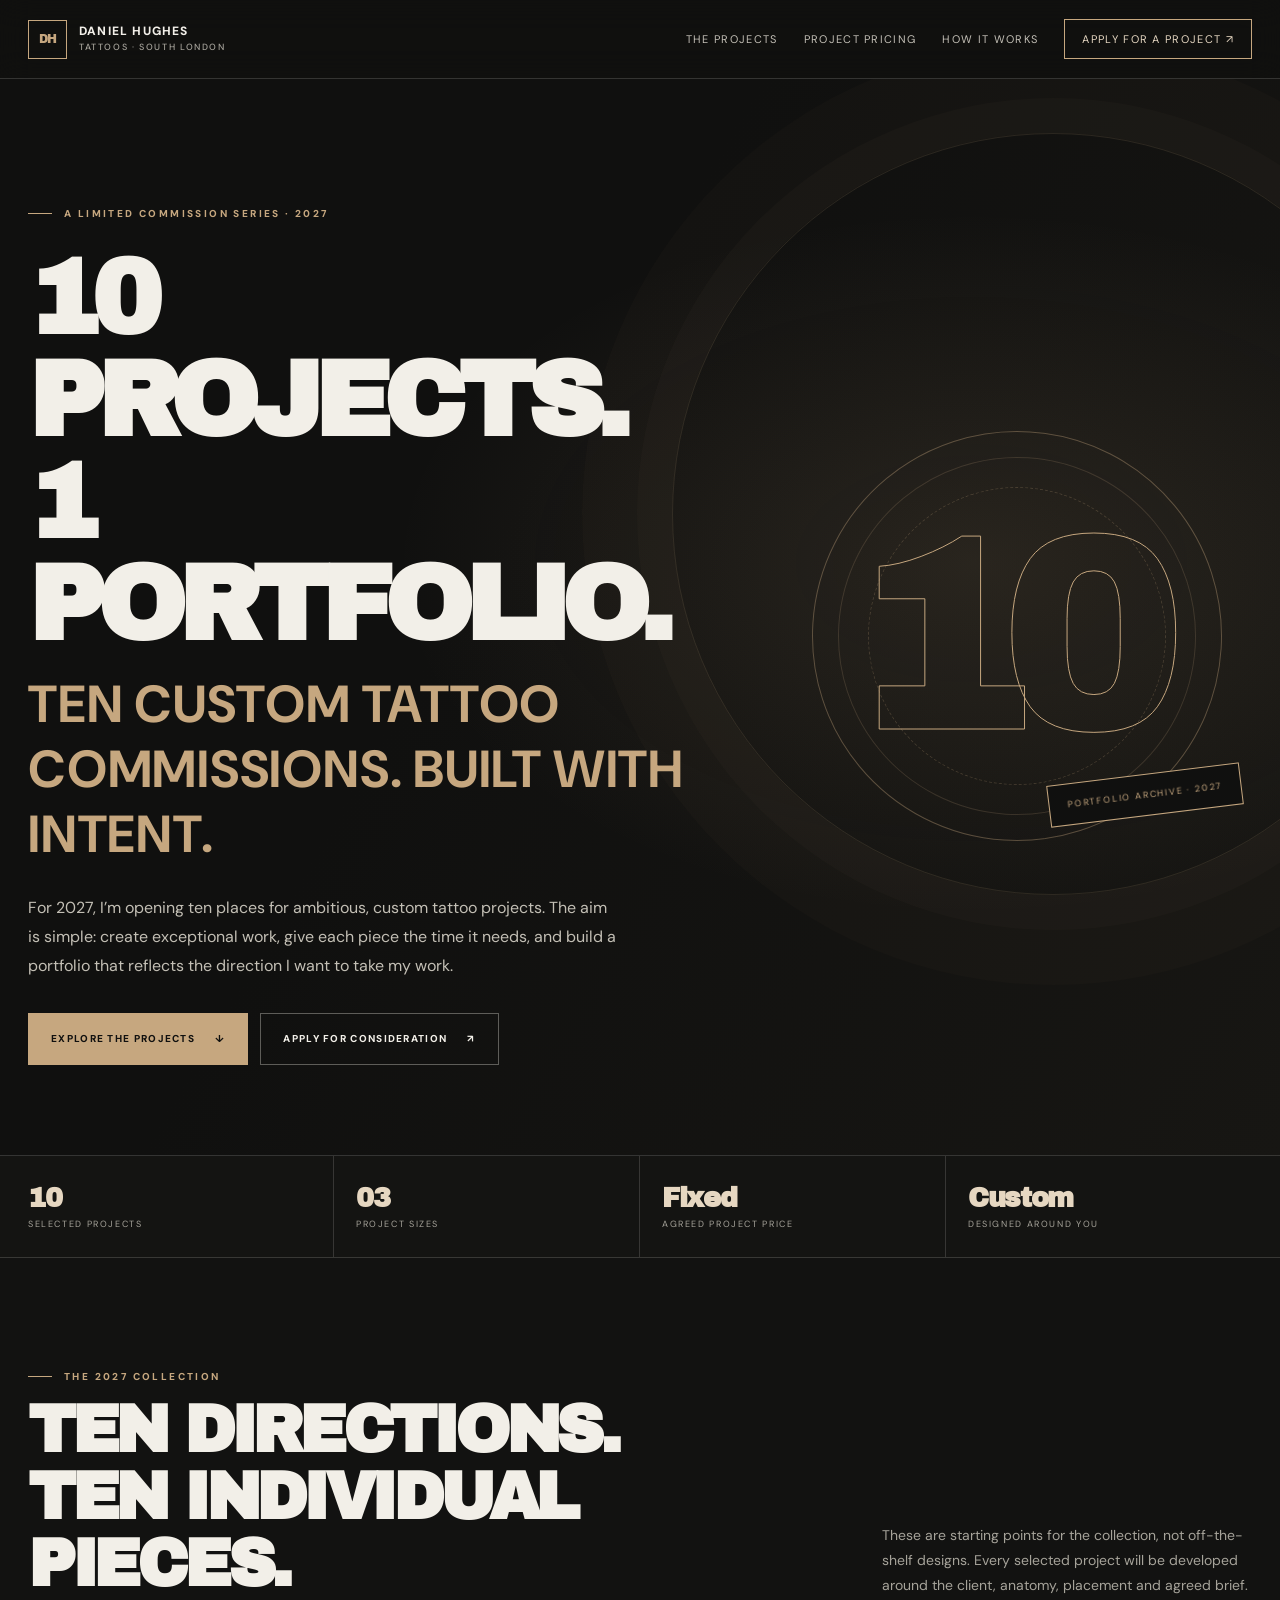
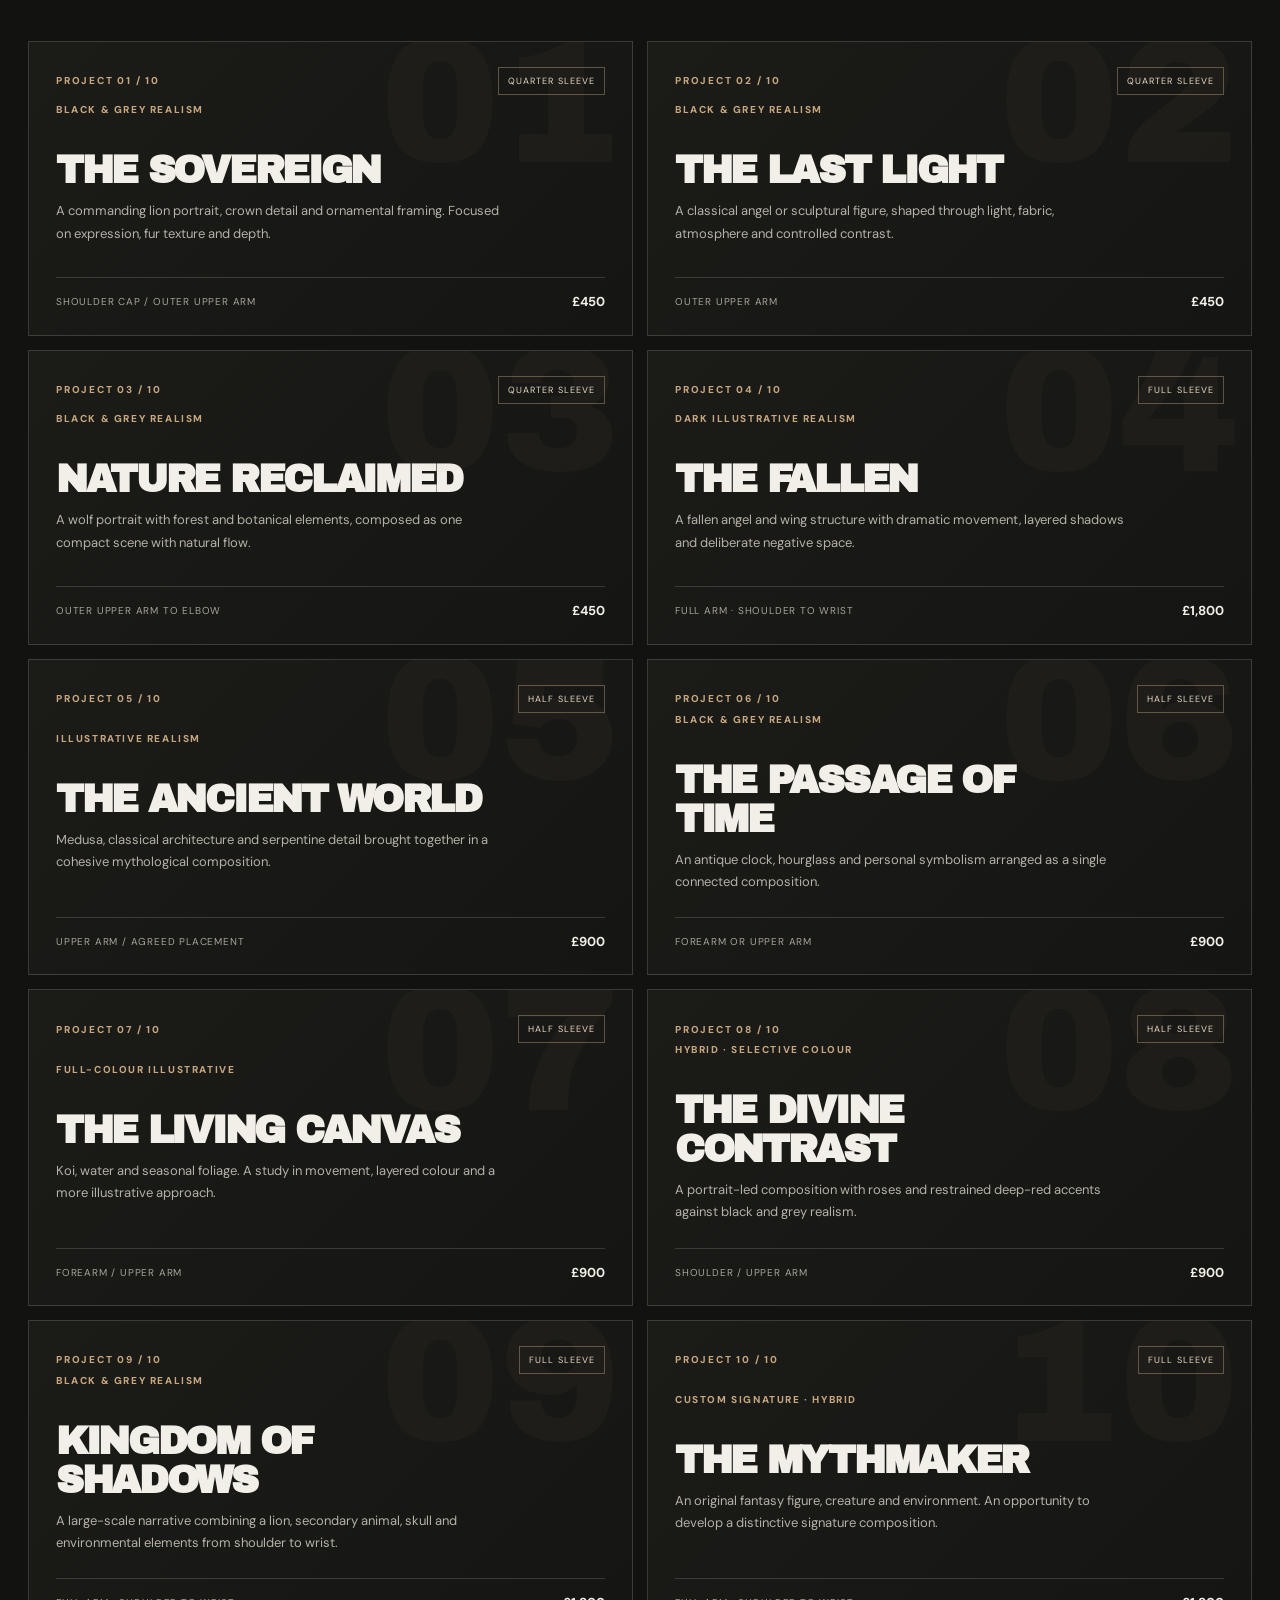
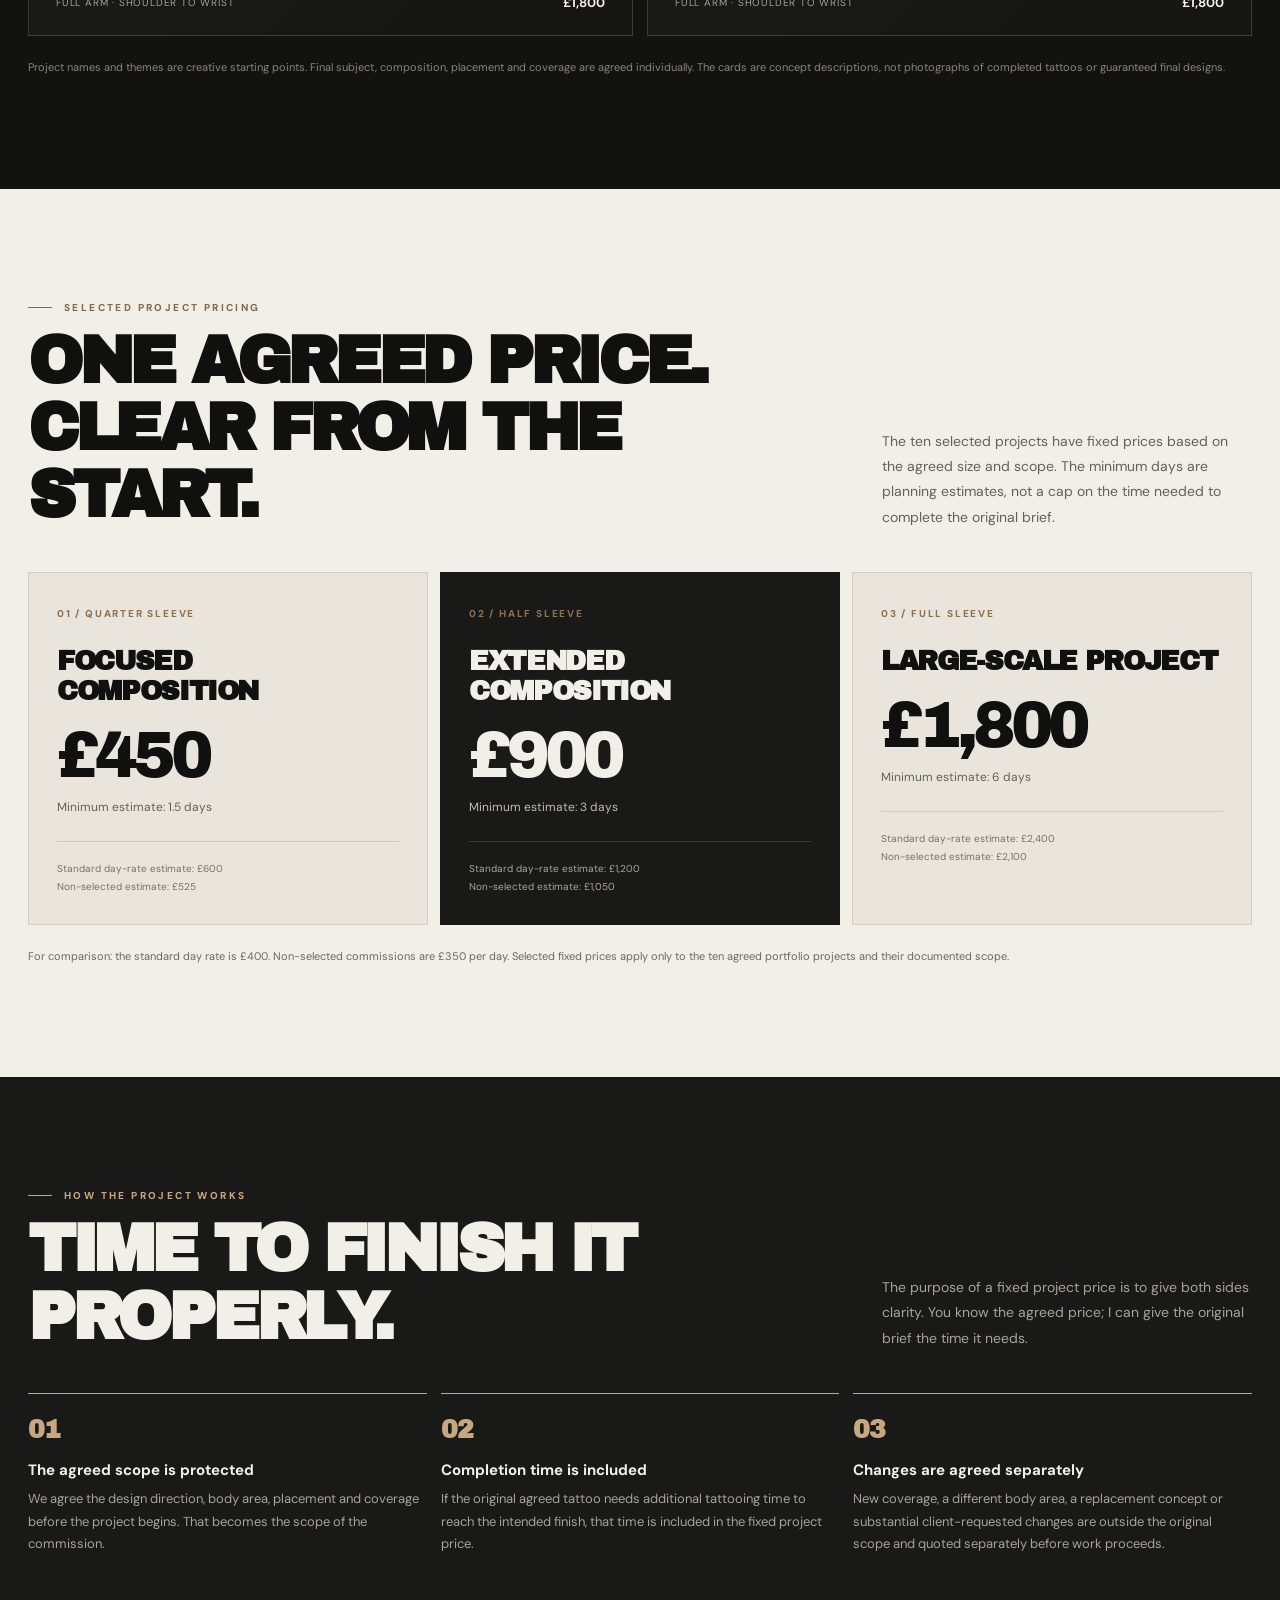
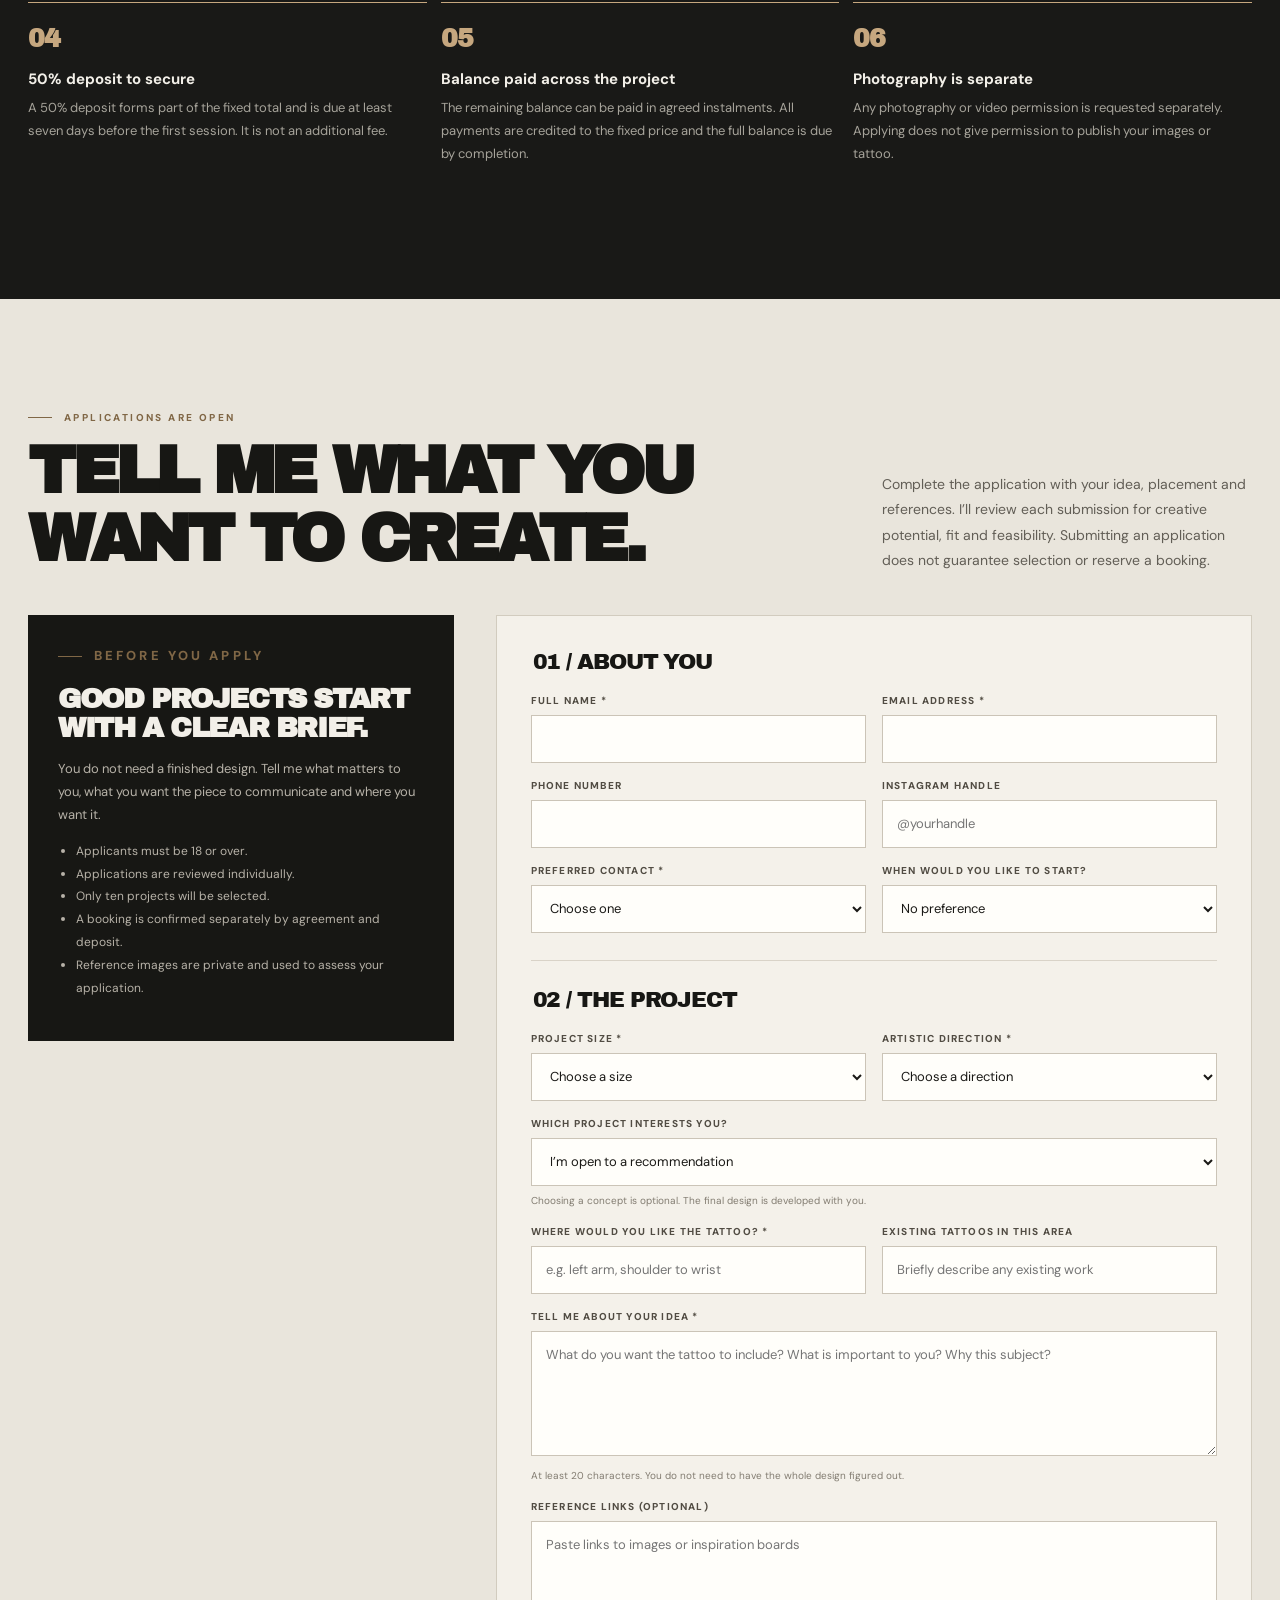
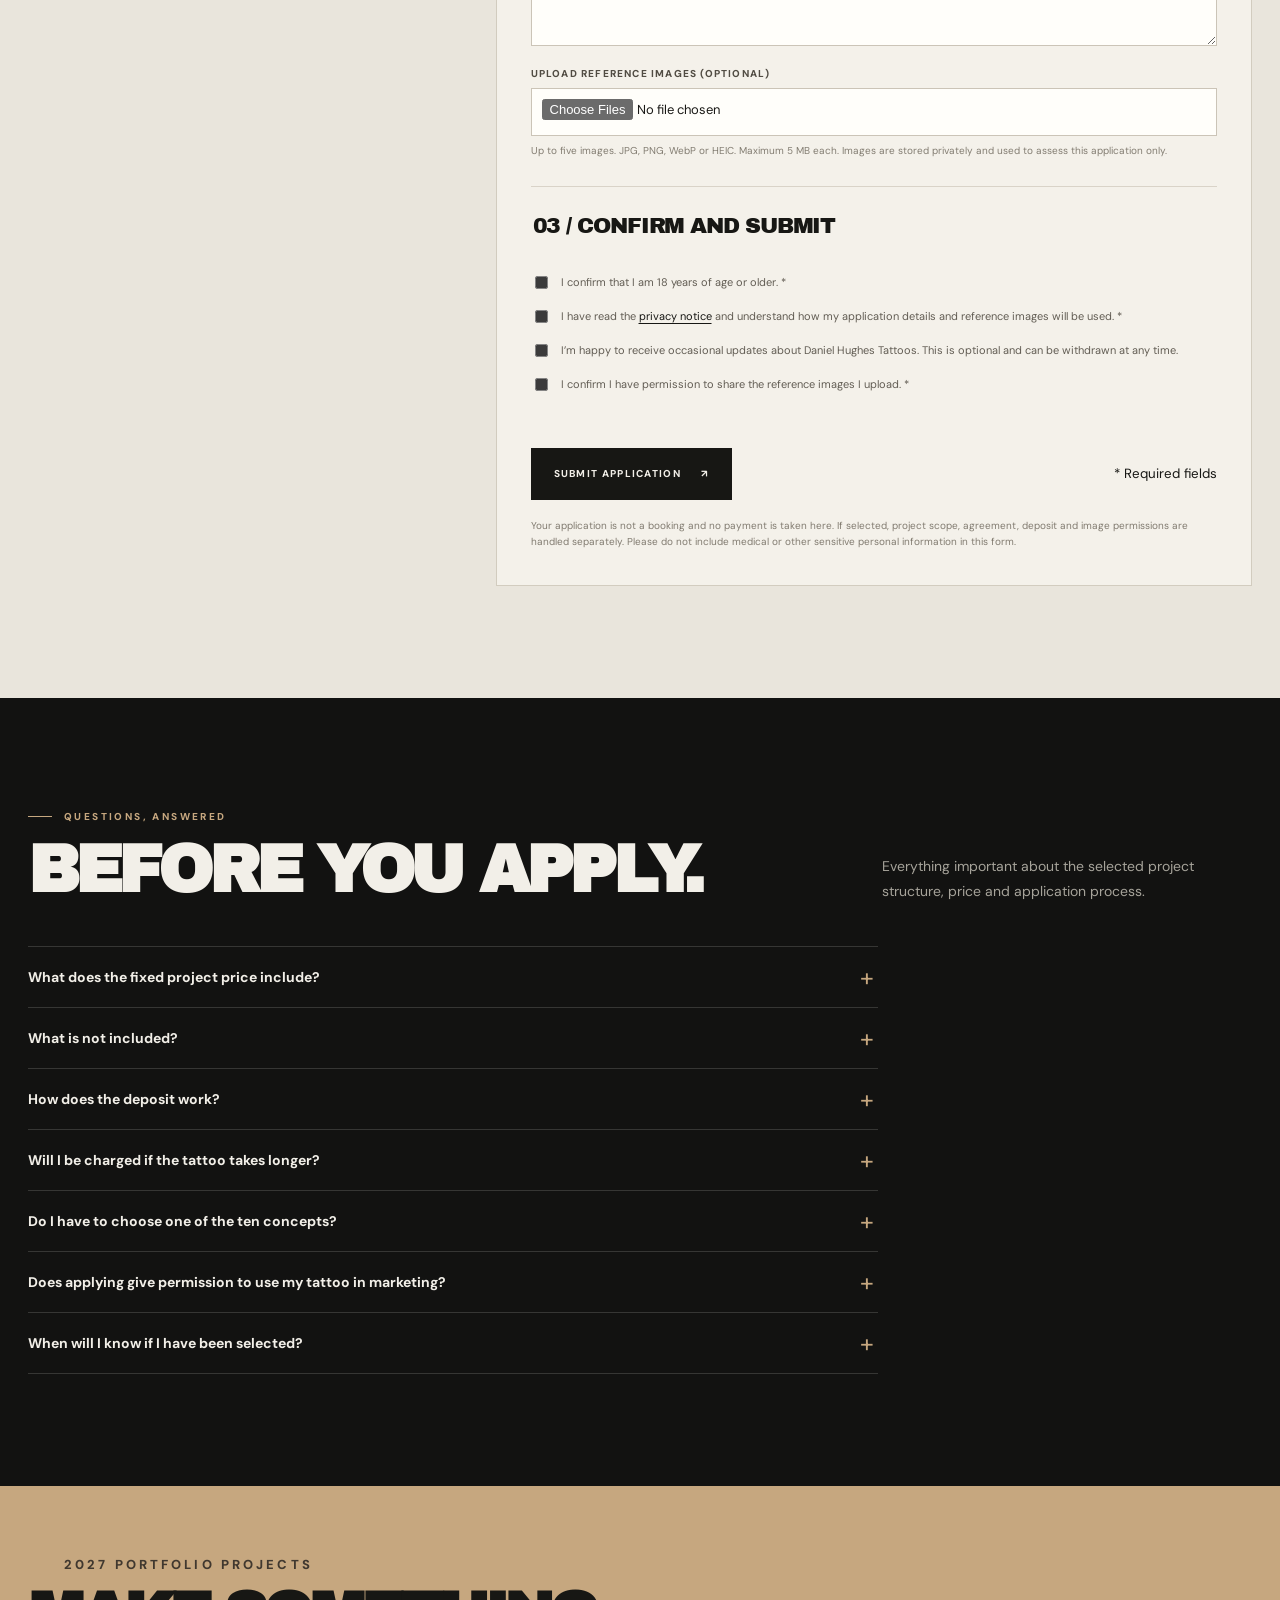
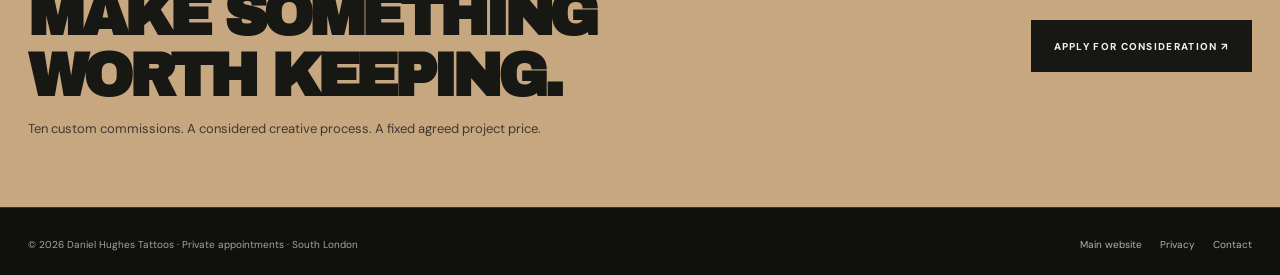
==== commit 1dfbab2e: "Correct campaign project mix to three full sleeves" ====
--- a/2027-portfolio-projects/index.html
+++ b/2027-portfolio-projects/index.html
@@ -77,7 +77,7 @@
         <article class="project" data-index="01"><div class="project-top"><span class="project-no">PROJECT 01 / 10</span><span class="project-size">Quarter sleeve</span></div><div><p class="direction">Black &amp; grey realism</p><h3>The Sovereign</h3><p class="description">A commanding lion portrait, crown detail and ornamental framing. Focused on expression, fur texture and depth.</p></div><div class="project-bottom"><span>Shoulder cap / outer upper arm</span><strong>£450</strong></div></article>
         <article class="project" data-index="02"><div class="project-top"><span class="project-no">PROJECT 02 / 10</span><span class="project-size">Quarter sleeve</span></div><div><p class="direction">Black &amp; grey realism</p><h3>The Last Light</h3><p class="description">A classical angel or sculptural figure, shaped through light, fabric, atmosphere and controlled contrast.</p></div><div class="project-bottom"><span>Outer upper arm</span><strong>£450</strong></div></article>
         <article class="project" data-index="03"><div class="project-top"><span class="project-no">PROJECT 03 / 10</span><span class="project-size">Quarter sleeve</span></div><div><p class="direction">Black &amp; grey realism</p><h3>Nature Reclaimed</h3><p class="description">A wolf portrait with forest and botanical elements, composed as one compact scene with natural flow.</p></div><div class="project-bottom"><span>Outer upper arm to elbow</span><strong>£450</strong></div></article>
-        <article class="project" data-index="04"><div class="project-top"><span class="project-no">PROJECT 04 / 10</span><span class="project-size">Half sleeve</span></div><div><p class="direction">Dark illustrative realism</p><h3>The Fallen</h3><p class="description">A fallen angel and wing structure with dramatic movement, layered shadows and deliberate negative space.</p></div><div class="project-bottom"><span>Shoulder to elbow</span><strong>£900</strong></div></article>
+        <article class="project" data-index="04"><div class="project-top"><span class="project-no">PROJECT 04 / 10</span><span class="project-size">Full sleeve</span></div><div><p class="direction">Dark illustrative realism</p><h3>The Fallen</h3><p class="description">A fallen angel and wing structure with dramatic movement, layered shadows and deliberate negative space.</p></div><div class="project-bottom"><span>Full arm · shoulder to wrist</span><strong>£1,800</strong></div></article>
         <article class="project" data-index="05"><div class="project-top"><span class="project-no">PROJECT 05 / 10</span><span class="project-size">Half sleeve</span></div><div><p class="direction">Illustrative realism</p><h3>The Ancient World</h3><p class="description">Medusa, classical architecture and serpentine detail brought together in a cohesive mythological composition.</p></div><div class="project-bottom"><span>Upper arm / agreed placement</span><strong>£900</strong></div></article>
         <article class="project" data-index="06"><div class="project-top"><span class="project-no">PROJECT 06 / 10</span><span class="project-size">Half sleeve</span></div><div><p class="direction">Black &amp; grey realism</p><h3>The Passage of Time</h3><p class="description">An antique clock, hourglass and personal symbolism arranged as a single connected composition.</p></div><div class="project-bottom"><span>Forearm or upper arm</span><strong>£900</strong></div></article>
         <article class="project" data-index="07"><div class="project-top"><span class="project-no">PROJECT 07 / 10</span><span class="project-size">Half sleeve</span></div><div><p class="direction">Full-colour illustrative</p><h3>The Living Canvas</h3><p class="description">Koi, water and seasonal foliage. A study in movement, layered colour and a more illustrative approach.</p></div><div class="project-bottom"><span>Forearm / upper arm</span><strong>£900</strong></div></article>
@@ -131,7 +131,7 @@
           <fieldset class="form-section"><legend>02 / The project</legend><div class="field-grid">
             <div class="field"><label for="projectSize">Project size *</label><select id="projectSize" name="projectSize" required><option value="">Choose a size</option><option value="quarter-sleeve">Quarter sleeve — £450</option><option value="half-sleeve">Half sleeve — £900</option><option value="full-sleeve">Full sleeve — £1,800</option></select></div>
             <div class="field"><label for="artisticDirection">Artistic direction *</label><select id="artisticDirection" name="artisticDirection" required><option value="">Choose a direction</option><option value="realism">Black &amp; grey realism</option><option value="illustrative">Illustrative realism</option><option value="custom-signature">Custom signature</option><option value="hybrid-colour">Hybrid / selective colour</option></select></div>
-            <div class="field full"><label for="projectPreference">Which project interests you?</label><select id="projectPreference" name="projectPreference"><option value="">I’m open to a recommendation</option><option value="sovereign">01 — The Sovereign · Quarter sleeve</option><option value="last-light">02 — The Last Light · Quarter sleeve</option><option value="nature-reclaimed">03 — Nature Reclaimed · Quarter sleeve</option><option value="fallen">04 — The Fallen · Half sleeve</option><option value="ancient-world">05 — The Ancient World · Half sleeve</option><option value="passage-of-time">06 — The Passage of Time · Half sleeve</option><option value="living-canvas">07 — The Living Canvas · Half sleeve</option><option value="divine-contrast">08 — The Divine Contrast · Half sleeve</option><option value="kingdom-of-shadows">09 — Kingdom of Shadows · Full sleeve</option><option value="mythmaker">10 — The Mythmaker · Full sleeve</option></select><small>Choosing a concept is optional. The final design is developed with you.</small></div>
+            <div class="field full"><label for="projectPreference">Which project interests you?</label><select id="projectPreference" name="projectPreference"><option value="">I’m open to a recommendation</option><option value="sovereign">01 — The Sovereign · Quarter sleeve</option><option value="last-light">02 — The Last Light · Quarter sleeve</option><option value="nature-reclaimed">03 — Nature Reclaimed · Quarter sleeve</option><option value="fallen">04 — The Fallen · Full sleeve</option><option value="ancient-world">05 — The Ancient World · Half sleeve</option><option value="passage-of-time">06 — The Passage of Time · Half sleeve</option><option value="living-canvas">07 — The Living Canvas · Half sleeve</option><option value="divine-contrast">08 — The Divine Contrast · Half sleeve</option><option value="kingdom-of-shadows">09 — Kingdom of Shadows · Full sleeve</option><option value="mythmaker">10 — The Mythmaker · Full sleeve</option></select><small>Choosing a concept is optional. The final design is developed with you.</small></div>
             <div class="field"><label for="placement">Where would you like the tattoo? *</label><input id="placement" name="placement" required maxlength="160" placeholder="e.g. left arm, shoulder to wrist"></div>
             <div class="field"><label for="existingWork">Existing tattoos in this area</label><input id="existingWork" name="existingWork" maxlength="1200" placeholder="Briefly describe any existing work"></div>
             <div class="field full"><label for="conceptDescription">Tell me about your idea *</label><textarea id="conceptDescription" name="conceptDescription" required minlength="20" maxlength="4000" placeholder="What do you want the tattoo to include? What is important to you? Why this subject?"></textarea><small>At least 20 characters. You do not need to have the whole design figured out.</small></div>
@@ -187,7 +187,7 @@
   document.getElementById("utmCampaign").value=params.get("utm_campaign")||"";
   var projects={
     "sovereign":["quarter-sleeve","realism"],"last-light":["quarter-sleeve","realism"],"nature-reclaimed":["quarter-sleeve","realism"],
-    "fallen":["half-sleeve","illustrative"],"ancient-world":["half-sleeve","illustrative"],"passage-of-time":["half-sleeve","realism"],
+    "fallen":["full-sleeve","illustrative"],"ancient-world":["half-sleeve","illustrative"],"passage-of-time":["half-sleeve","realism"],
     "living-canvas":["half-sleeve","illustrative"],"divine-contrast":["half-sleeve","hybrid-colour"],
     "kingdom-of-shadows":["full-sleeve","realism"],"mythmaker":["full-sleeve","custom-signature"]
   };
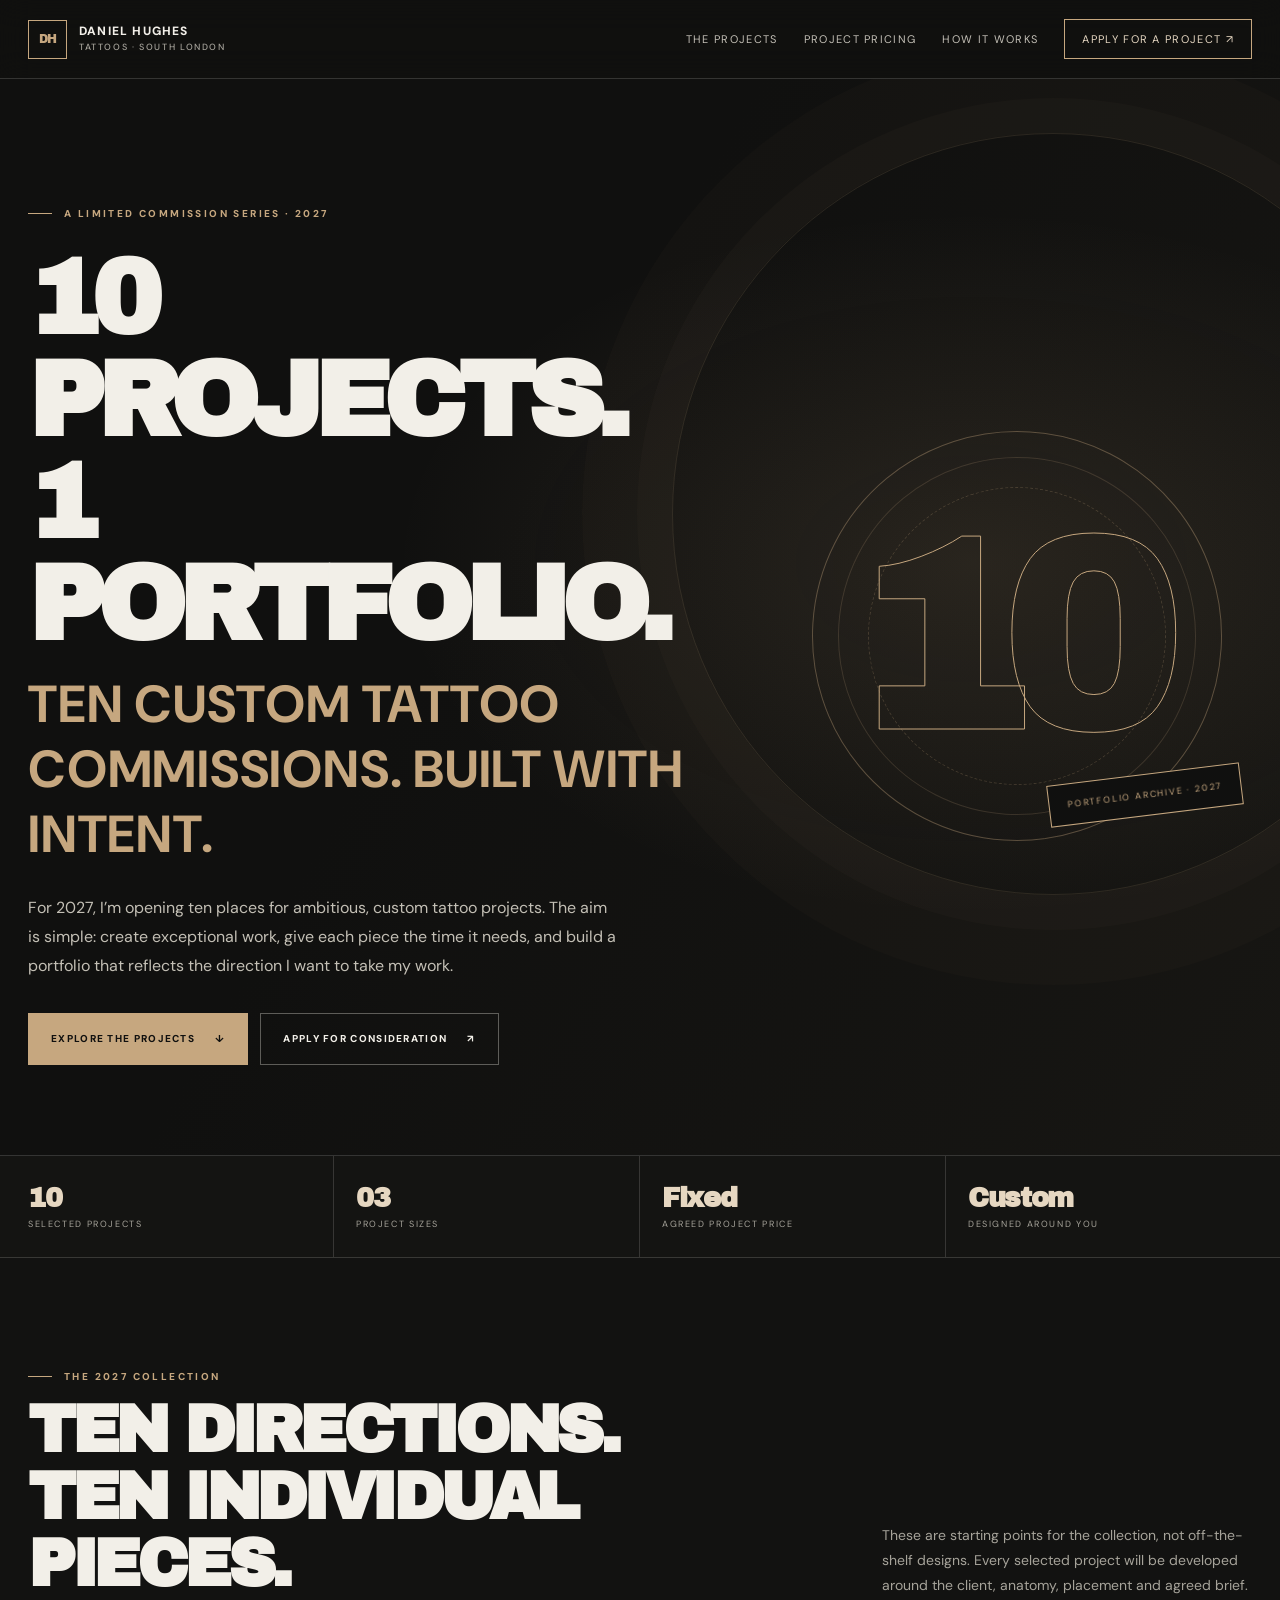
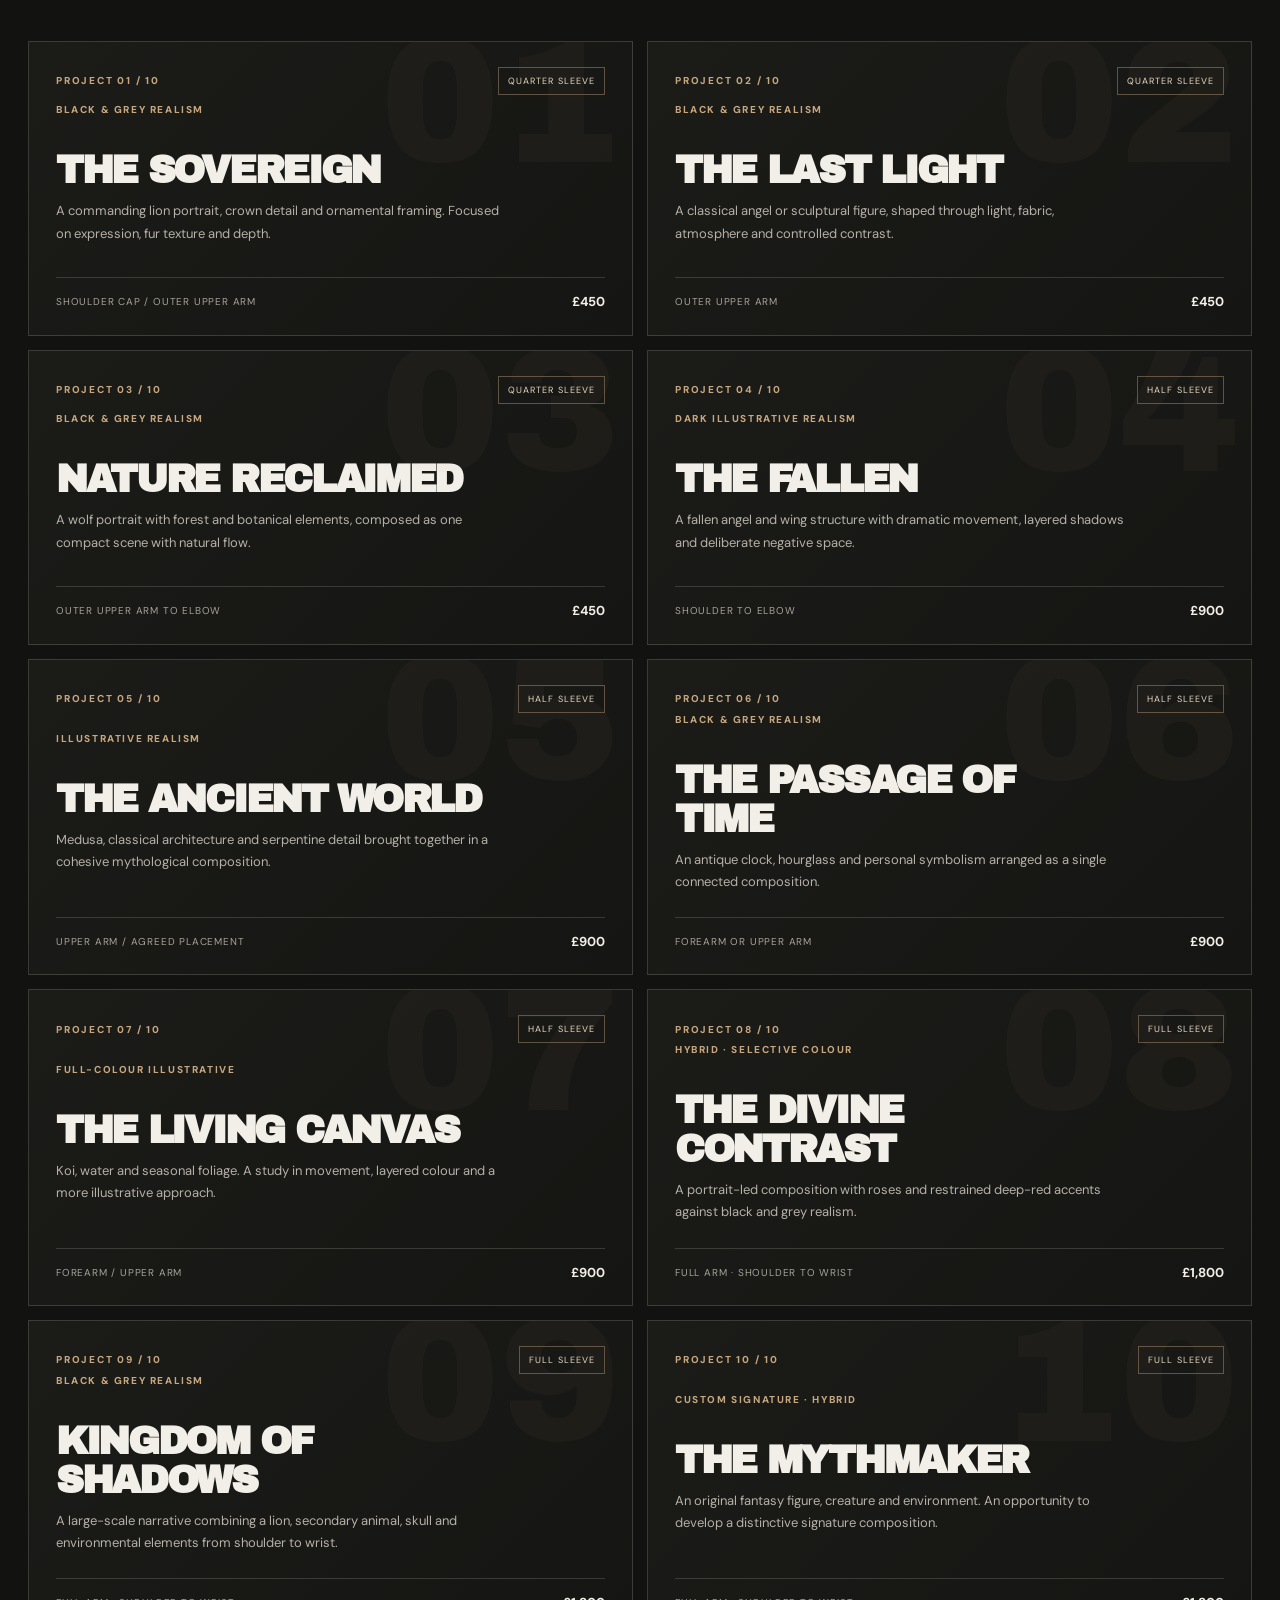
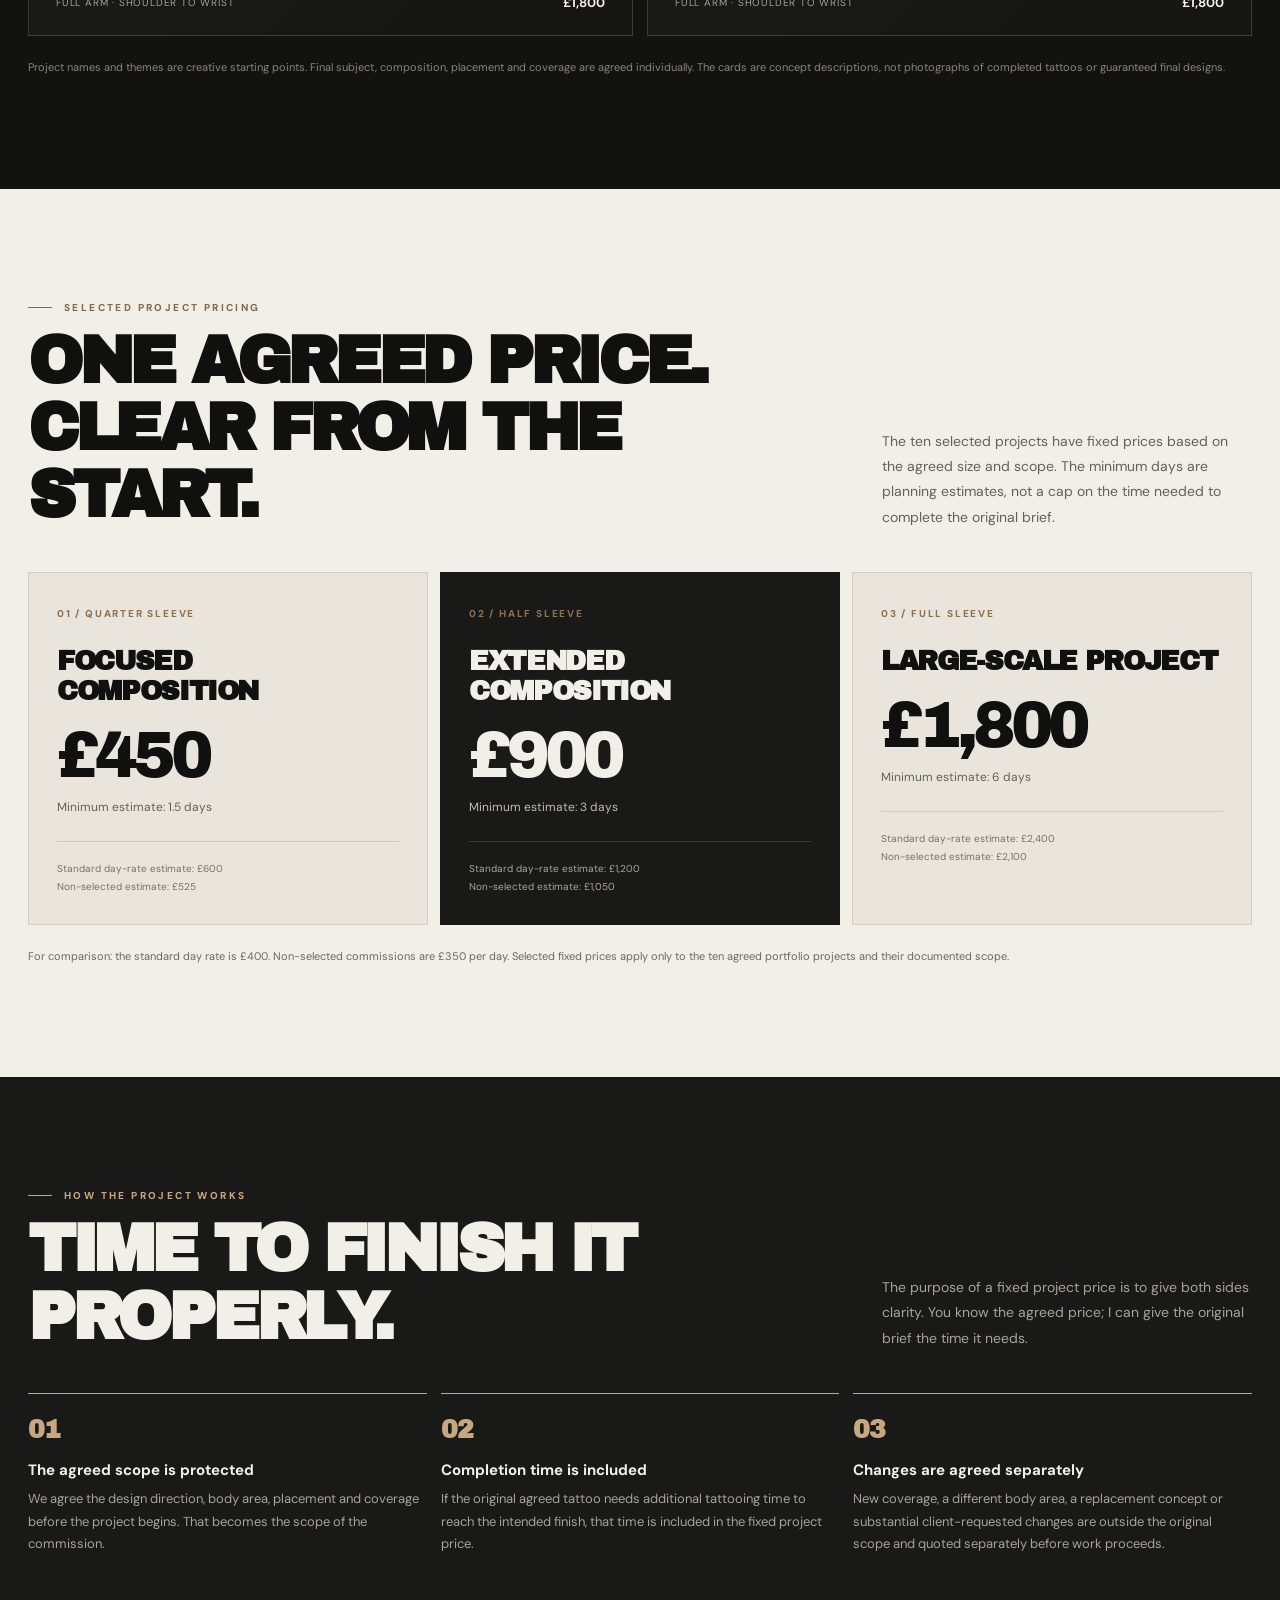
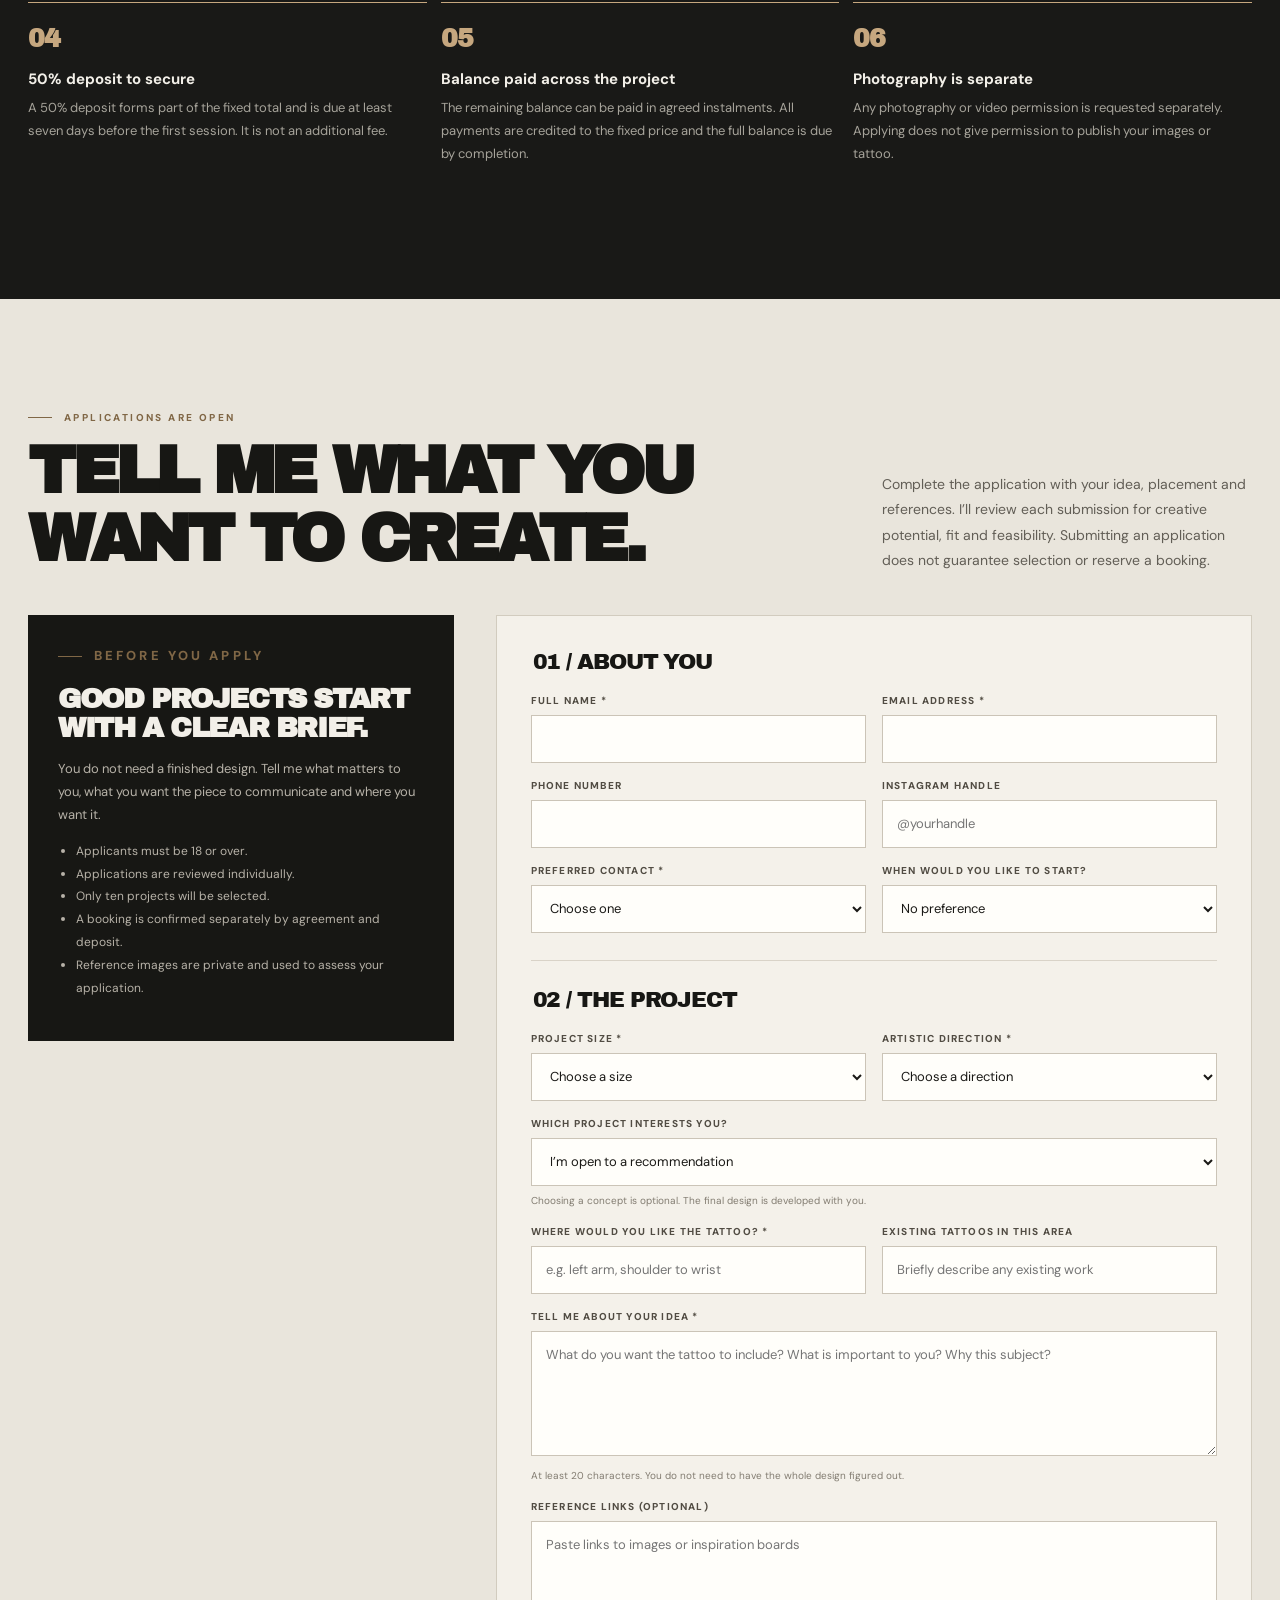
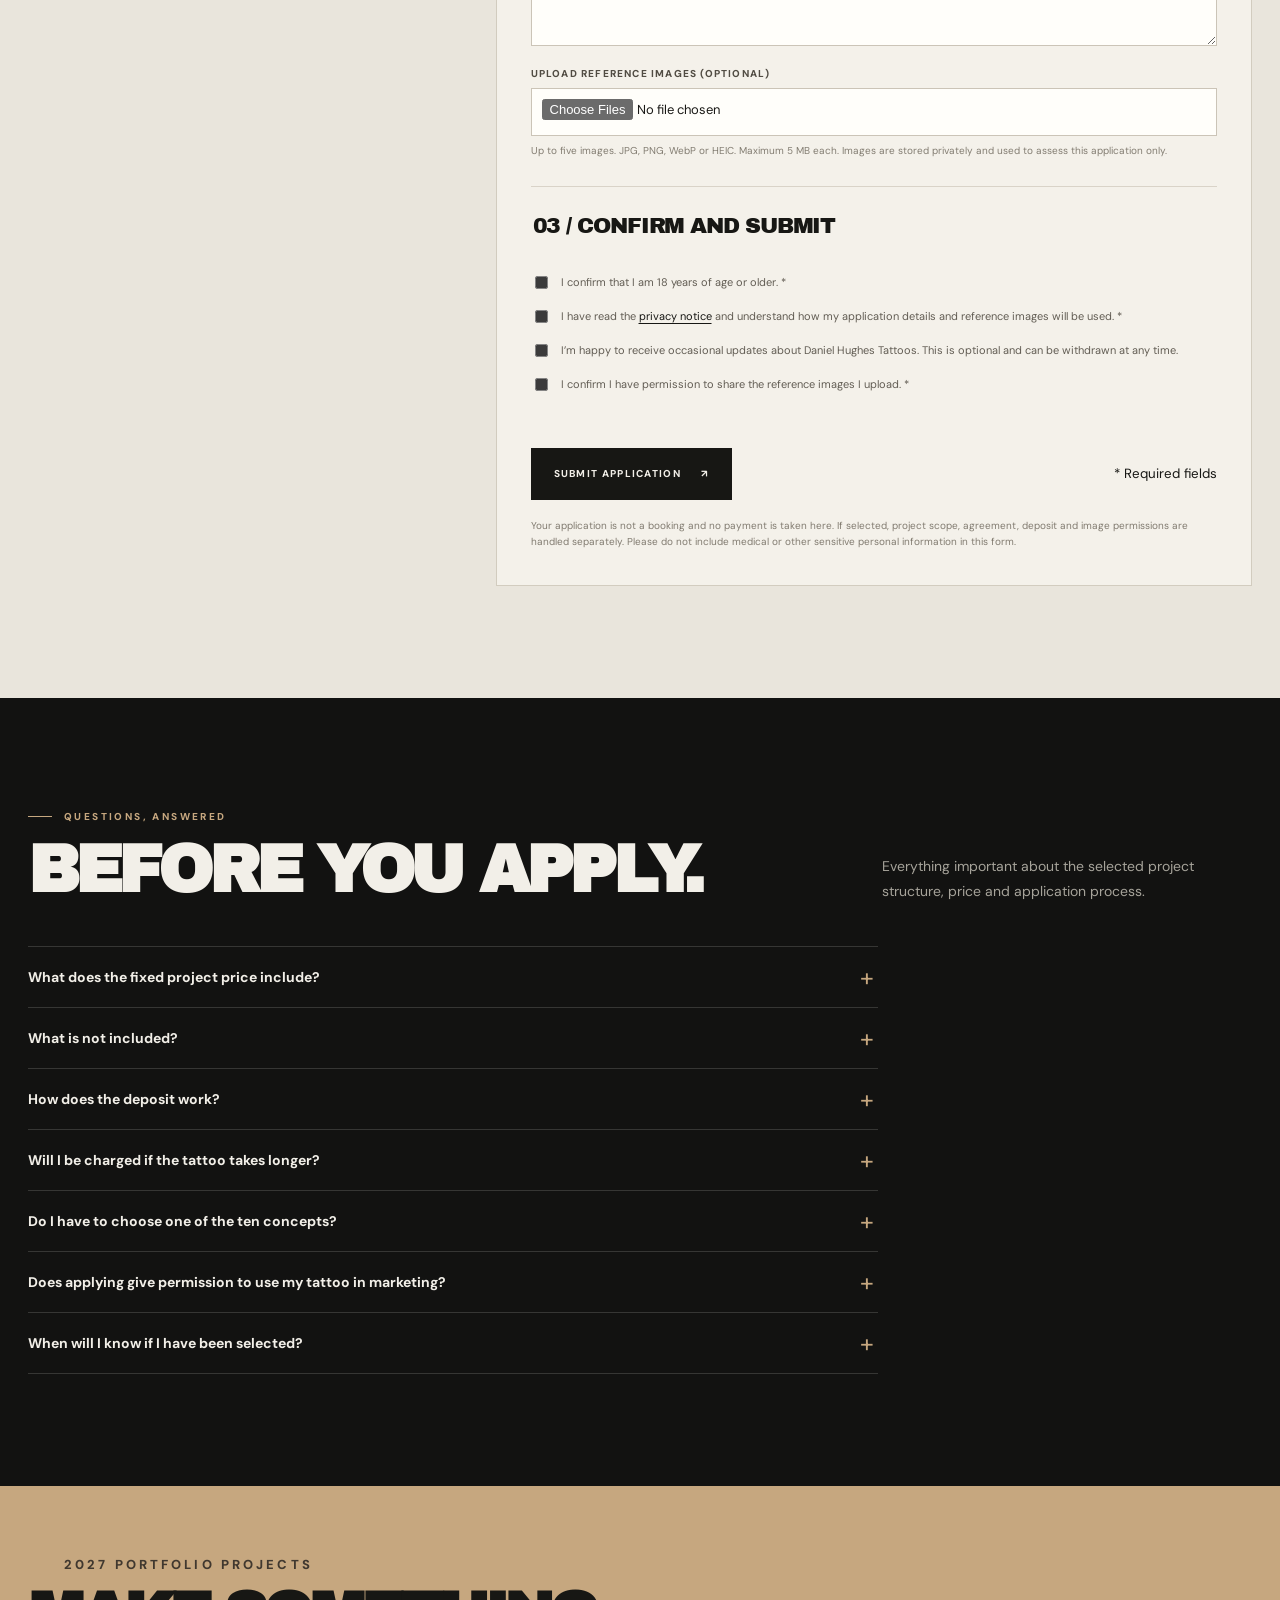
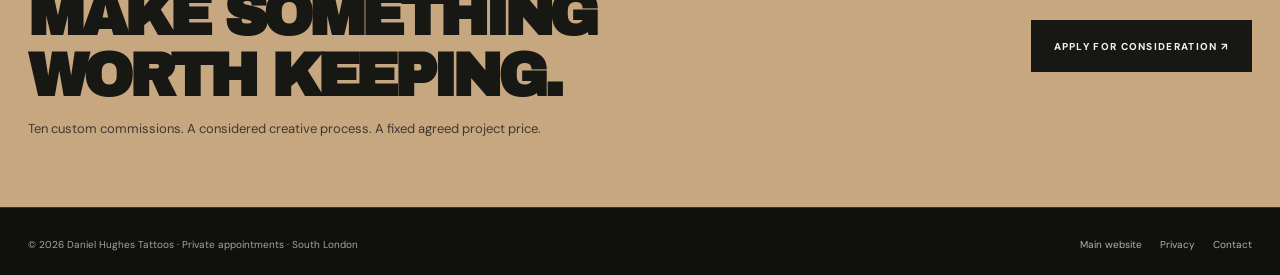
==== commit 1b90657a: "Group the 2027 project catalogue by sleeve size" ====
--- a/2027-portfolio-projects/index.html
+++ b/2027-portfolio-projects/index.html
@@ -5,6 +5,8 @@
   <meta name="viewport" content="width=device-width,initial-scale=1">
   <meta name="theme-color" content="#10100f">
   <meta name="description" content="Ten custom tattoo commissions. One 2027 portfolio. Apply to be considered for a quarter, half or full sleeve project with Daniel Hughes.">
+  <link rel="canonical" href="https://danhughestattoos.co.uk/2027-portfolio-projects/">
+  <meta property="og:type" content="website"><meta property="og:title" content="2027 Portfolio Projects — Daniel Hughes Tattoos"><meta property="og:description" content="Ten custom tattoo commissions. Three project sizes. Fixed agreed project pricing."><meta property="og:url" content="https://danhughestattoos.co.uk/2027-portfolio-projects/"><meta name="twitter:card" content="summary">
   <meta name="robots" content="noindex,nofollow">
   <title>2027 Portfolio Projects — Daniel Hughes Tattoos</title>
   <link rel="preconnect" href="https://fonts.googleapis.com">
@@ -77,11 +79,11 @@
         <article class="project" data-index="01"><div class="project-top"><span class="project-no">PROJECT 01 / 10</span><span class="project-size">Quarter sleeve</span></div><div><p class="direction">Black &amp; grey realism</p><h3>The Sovereign</h3><p class="description">A commanding lion portrait, crown detail and ornamental framing. Focused on expression, fur texture and depth.</p></div><div class="project-bottom"><span>Shoulder cap / outer upper arm</span><strong>£450</strong></div></article>
         <article class="project" data-index="02"><div class="project-top"><span class="project-no">PROJECT 02 / 10</span><span class="project-size">Quarter sleeve</span></div><div><p class="direction">Black &amp; grey realism</p><h3>The Last Light</h3><p class="description">A classical angel or sculptural figure, shaped through light, fabric, atmosphere and controlled contrast.</p></div><div class="project-bottom"><span>Outer upper arm</span><strong>£450</strong></div></article>
         <article class="project" data-index="03"><div class="project-top"><span class="project-no">PROJECT 03 / 10</span><span class="project-size">Quarter sleeve</span></div><div><p class="direction">Black &amp; grey realism</p><h3>Nature Reclaimed</h3><p class="description">A wolf portrait with forest and botanical elements, composed as one compact scene with natural flow.</p></div><div class="project-bottom"><span>Outer upper arm to elbow</span><strong>£450</strong></div></article>
-        <article class="project" data-index="04"><div class="project-top"><span class="project-no">PROJECT 04 / 10</span><span class="project-size">Full sleeve</span></div><div><p class="direction">Dark illustrative realism</p><h3>The Fallen</h3><p class="description">A fallen angel and wing structure with dramatic movement, layered shadows and deliberate negative space.</p></div><div class="project-bottom"><span>Full arm · shoulder to wrist</span><strong>£1,800</strong></div></article>
+        <article class="project" data-index="04"><div class="project-top"><span class="project-no">PROJECT 04 / 10</span><span class="project-size">Half sleeve</span></div><div><p class="direction">Dark illustrative realism</p><h3>The Fallen</h3><p class="description">A fallen angel and wing structure with dramatic movement, layered shadows and deliberate negative space.</p></div><div class="project-bottom"><span>Shoulder to elbow</span><strong>£900</strong></div></article>
         <article class="project" data-index="05"><div class="project-top"><span class="project-no">PROJECT 05 / 10</span><span class="project-size">Half sleeve</span></div><div><p class="direction">Illustrative realism</p><h3>The Ancient World</h3><p class="description">Medusa, classical architecture and serpentine detail brought together in a cohesive mythological composition.</p></div><div class="project-bottom"><span>Upper arm / agreed placement</span><strong>£900</strong></div></article>
         <article class="project" data-index="06"><div class="project-top"><span class="project-no">PROJECT 06 / 10</span><span class="project-size">Half sleeve</span></div><div><p class="direction">Black &amp; grey realism</p><h3>The Passage of Time</h3><p class="description">An antique clock, hourglass and personal symbolism arranged as a single connected composition.</p></div><div class="project-bottom"><span>Forearm or upper arm</span><strong>£900</strong></div></article>
         <article class="project" data-index="07"><div class="project-top"><span class="project-no">PROJECT 07 / 10</span><span class="project-size">Half sleeve</span></div><div><p class="direction">Full-colour illustrative</p><h3>The Living Canvas</h3><p class="description">Koi, water and seasonal foliage. A study in movement, layered colour and a more illustrative approach.</p></div><div class="project-bottom"><span>Forearm / upper arm</span><strong>£900</strong></div></article>
-        <article class="project" data-index="08"><div class="project-top"><span class="project-no">PROJECT 08 / 10</span><span class="project-size">Half sleeve</span></div><div><p class="direction">Hybrid · selective colour</p><h3>The Divine Contrast</h3><p class="description">A portrait-led composition with roses and restrained deep-red accents against black and grey realism.</p></div><div class="project-bottom"><span>Shoulder / upper arm</span><strong>£900</strong></div></article>
+        <article class="project" data-index="08"><div class="project-top"><span class="project-no">PROJECT 08 / 10</span><span class="project-size">Full sleeve</span></div><div><p class="direction">Hybrid · selective colour</p><h3>The Divine Contrast</h3><p class="description">A portrait-led composition with roses and restrained deep-red accents against black and grey realism.</p></div><div class="project-bottom"><span>Full arm · shoulder to wrist</span><strong>£1,800</strong></div></article>
         <article class="project" data-index="09"><div class="project-top"><span class="project-no">PROJECT 09 / 10</span><span class="project-size">Full sleeve</span></div><div><p class="direction">Black &amp; grey realism</p><h3>Kingdom of Shadows</h3><p class="description">A large-scale narrative combining a lion, secondary animal, skull and environmental elements from shoulder to wrist.</p></div><div class="project-bottom"><span>Full arm · shoulder to wrist</span><strong>£1,800</strong></div></article>
         <article class="project" data-index="10"><div class="project-top"><span class="project-no">PROJECT 10 / 10</span><span class="project-size">Full sleeve</span></div><div><p class="direction">Custom signature · hybrid</p><h3>The Mythmaker</h3><p class="description">An original fantasy figure, creature and environment. An opportunity to develop a distinctive signature composition.</p></div><div class="project-bottom"><span>Full arm · shoulder to wrist</span><strong>£1,800</strong></div></article>
       </div>
@@ -120,6 +122,7 @@
       <div class="form-shell">
         <aside class="form-aside"><p class="eyebrow">Before you apply</p><h3>Good projects start with a clear brief.</h3><p>You do not need a finished design. Tell me what matters to you, what you want the piece to communicate and where you want it.</p><ul><li>Applicants must be 18 or over.</li><li>Applications are reviewed individually.</li><li>Only ten projects will be selected.</li><li>A booking is confirmed separately by agreement and deposit.</li><li>Reference images are private and used to assess your application.</li></ul></aside>
         <form class="application-form" id="portfolio-form" enctype="multipart/form-data" novalidate>
+          <noscript><p class="form-status">JavaScript is required to submit this application. Please enable it or email the studio.</p></noscript>
           <fieldset class="form-section"><legend>01 / About you</legend><div class="field-grid">
             <div class="field"><label for="fullName">Full name *</label><input id="fullName" name="fullName" autocomplete="name" required maxlength="120"></div>
             <div class="field"><label for="email">Email address *</label><input id="email" name="email" type="email" autocomplete="email" required maxlength="254"></div>
@@ -131,7 +134,7 @@
           <fieldset class="form-section"><legend>02 / The project</legend><div class="field-grid">
             <div class="field"><label for="projectSize">Project size *</label><select id="projectSize" name="projectSize" required><option value="">Choose a size</option><option value="quarter-sleeve">Quarter sleeve — £450</option><option value="half-sleeve">Half sleeve — £900</option><option value="full-sleeve">Full sleeve — £1,800</option></select></div>
             <div class="field"><label for="artisticDirection">Artistic direction *</label><select id="artisticDirection" name="artisticDirection" required><option value="">Choose a direction</option><option value="realism">Black &amp; grey realism</option><option value="illustrative">Illustrative realism</option><option value="custom-signature">Custom signature</option><option value="hybrid-colour">Hybrid / selective colour</option></select></div>
-            <div class="field full"><label for="projectPreference">Which project interests you?</label><select id="projectPreference" name="projectPreference"><option value="">I’m open to a recommendation</option><option value="sovereign">01 — The Sovereign · Quarter sleeve</option><option value="last-light">02 — The Last Light · Quarter sleeve</option><option value="nature-reclaimed">03 — Nature Reclaimed · Quarter sleeve</option><option value="fallen">04 — The Fallen · Full sleeve</option><option value="ancient-world">05 — The Ancient World · Half sleeve</option><option value="passage-of-time">06 — The Passage of Time · Half sleeve</option><option value="living-canvas">07 — The Living Canvas · Half sleeve</option><option value="divine-contrast">08 — The Divine Contrast · Half sleeve</option><option value="kingdom-of-shadows">09 — Kingdom of Shadows · Full sleeve</option><option value="mythmaker">10 — The Mythmaker · Full sleeve</option></select><small>Choosing a concept is optional. The final design is developed with you.</small></div>
+            <div class="field full"><label for="projectPreference">Which project interests you?</label><select id="projectPreference" name="projectPreference"><option value="">I’m open to a recommendation</option><option value="sovereign">01 — The Sovereign · Quarter sleeve</option><option value="last-light">02 — The Last Light · Quarter sleeve</option><option value="nature-reclaimed">03 — Nature Reclaimed · Quarter sleeve</option><option value="fallen">04 — The Fallen · Half sleeve</option><option value="ancient-world">05 — The Ancient World · Half sleeve</option><option value="passage-of-time">06 — The Passage of Time · Half sleeve</option><option value="living-canvas">07 — The Living Canvas · Half sleeve</option><option value="divine-contrast">08 — The Divine Contrast · Full sleeve</option><option value="kingdom-of-shadows">09 — Kingdom of Shadows · Full sleeve</option><option value="mythmaker">10 — The Mythmaker · Full sleeve</option></select><small>Choosing a concept is optional. The final design is developed with you.</small></div>
             <div class="field"><label for="placement">Where would you like the tattoo? *</label><input id="placement" name="placement" required maxlength="160" placeholder="e.g. left arm, shoulder to wrist"></div>
             <div class="field"><label for="existingWork">Existing tattoos in this area</label><input id="existingWork" name="existingWork" maxlength="1200" placeholder="Briefly describe any existing work"></div>
             <div class="field full"><label for="conceptDescription">Tell me about your idea *</label><textarea id="conceptDescription" name="conceptDescription" required minlength="20" maxlength="4000" placeholder="What do you want the tattoo to include? What is important to you? Why this subject?"></textarea><small>At least 20 characters. You do not need to have the whole design figured out.</small></div>
@@ -142,7 +145,7 @@
             <label class="check"><input type="checkbox" name="ageConfirmed" required><span>I confirm that I am 18 years of age or older. *</span></label>
             <label class="check"><input type="checkbox" name="privacyAccepted" required><span>I have read the <a href="/privacy.html#portfolio-2027" target="_blank" rel="noopener">privacy notice</a> and understand how my application details and reference images will be used. *</span></label>
             <label class="check"><input type="checkbox" name="marketingConsent"><span>I’m happy to receive occasional updates about Daniel Hughes Tattoos. This is optional and can be withdrawn at any time.</span></label>
-            <label class="check"><input type="checkbox" name="imageRightsConfirmed" required><span>I confirm I have permission to share the reference images I upload. *</span></label>
+            <label class="check"><input type="checkbox" name="imageRightsConfirmed"><span>I confirm I have permission to share the reference images I upload. *</span></label>
             <div class="field" style="position:absolute;left:-10000px" aria-hidden="true"><label for="website">Leave this field blank</label><input id="website" name="website" tabindex="-1" autocomplete="off"></div>
           </fieldset>
           <input type="hidden" name="requestId" id="requestId">
@@ -187,8 +190,8 @@
   document.getElementById("utmCampaign").value=params.get("utm_campaign")||"";
   var projects={
     "sovereign":["quarter-sleeve","realism"],"last-light":["quarter-sleeve","realism"],"nature-reclaimed":["quarter-sleeve","realism"],
-    "fallen":["full-sleeve","illustrative"],"ancient-world":["half-sleeve","illustrative"],"passage-of-time":["half-sleeve","realism"],
-    "living-canvas":["half-sleeve","illustrative"],"divine-contrast":["half-sleeve","hybrid-colour"],
+    "fallen":["half-sleeve","illustrative"],"ancient-world":["half-sleeve","illustrative"],"passage-of-time":["half-sleeve","realism"],
+    "living-canvas":["half-sleeve","illustrative"],"divine-contrast":["full-sleeve","hybrid-colour"],
     "kingdom-of-shadows":["full-sleeve","realism"],"mythmaker":["full-sleeve","custom-signature"]
   };
   var preference=document.getElementById("projectPreference");
@@ -199,13 +202,13 @@
   function clearMismatchedPreference(){var item=projects[preference.value];if(item&&(item[0]!==document.getElementById("projectSize").value||item[1]!==document.getElementById("artisticDirection").value))preference.value="";}
   document.getElementById("projectSize").addEventListener("change",clearMismatchedPreference);
   document.getElementById("artisticDirection").addEventListener("change",clearMismatchedPreference);
-  var imageInput=document.getElementById("images");
+  var imageInput=document.getElementById("images"),imageRightsInput=form.elements.imageRightsConfirmed;
   imageInput.addEventListener("change",function(){
     var files=Array.from(imageInput.files||[]),allowed=["image/jpeg","image/png","image/webp","image/heic","image/heif"];
     if(files.length>5||files.some(function(f){return f.size>5*1024*1024||allowed.indexOf(f.type)===-1;})||files.reduce(function(n,f){return n+f.size;},0)>20*1024*1024){
       status.textContent="Please use up to five JPG, PNG, WebP or HEIC images, no larger than 5 MB each and 20 MB combined.";
-      imageInput.value="";
-    }else{status.textContent="";}
+      imageInput.value="";imageRightsInput.required=false;
+    }else{imageRightsInput.required=files.length>0;status.textContent="";}
   });
   form.addEventListener("submit",async function(event){
     event.preventDefault();status.className="form-status";status.textContent="";
@@ -219,7 +222,7 @@
       var response=await fetch("https://ukaxsqwnkoqbbsufpzga.supabase.co/functions/v1/portfolio-2027-intake",{method:"POST",body:data,credentials:"omit",mode:"cors"});
       var result=await response.json().catch(function(){return {};});
       if(!response.ok||result.ok!==true)throw new Error(result.error||"Your application could not be submitted. Please try again.");
-      form.reset();status.className="form-status success";status.textContent="Application received. Thank you. Your submission has been saved for review. This is not a booking confirmation. I’ll contact you if your project is selected for the next stage.";
+      form.reset();imageRightsInput.required=false;status.className="form-status success";status.textContent="Application received. Thank you. Your submission has been saved for review. This is not a booking confirmation. I’ll contact you if your project is selected for the next stage.";
       requestId=newUuid();
       document.getElementById("requestId").value=requestId;
       document.getElementById("utmSource").value=params.get("utm_source")||"";
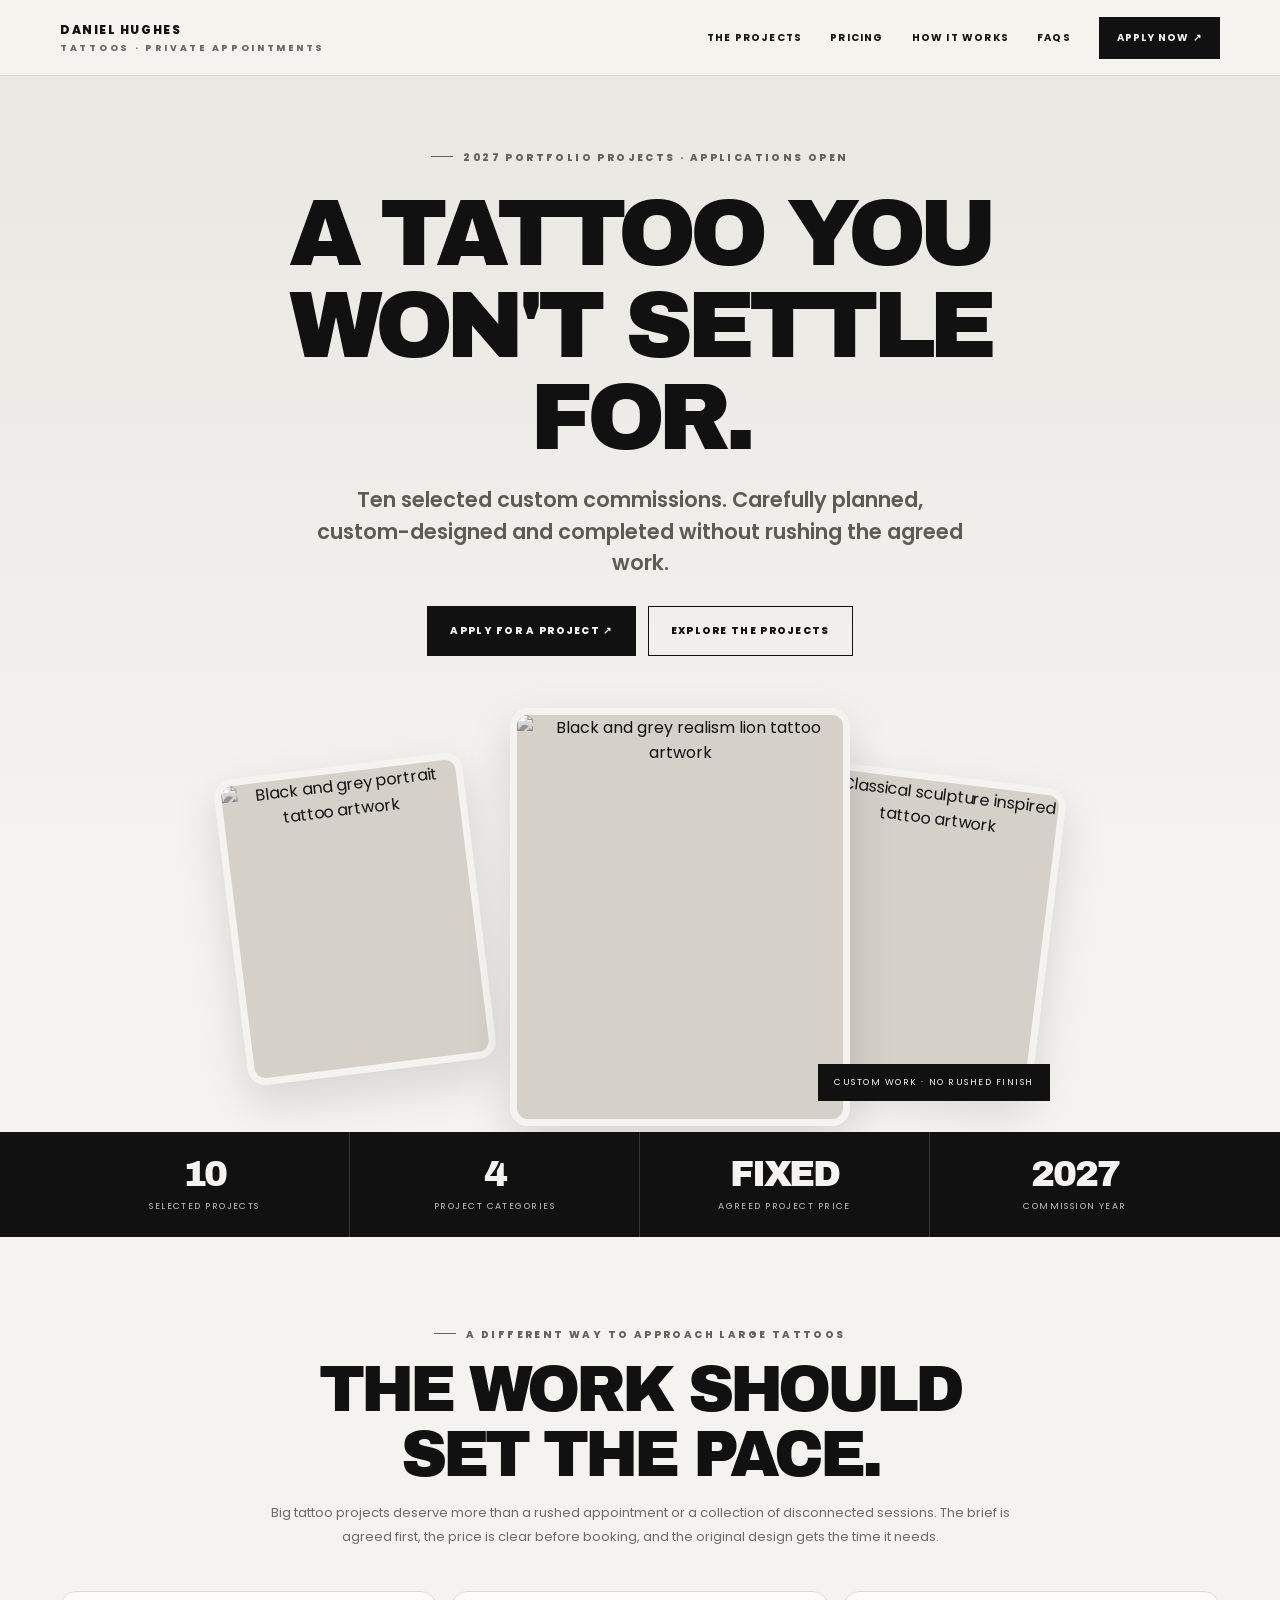
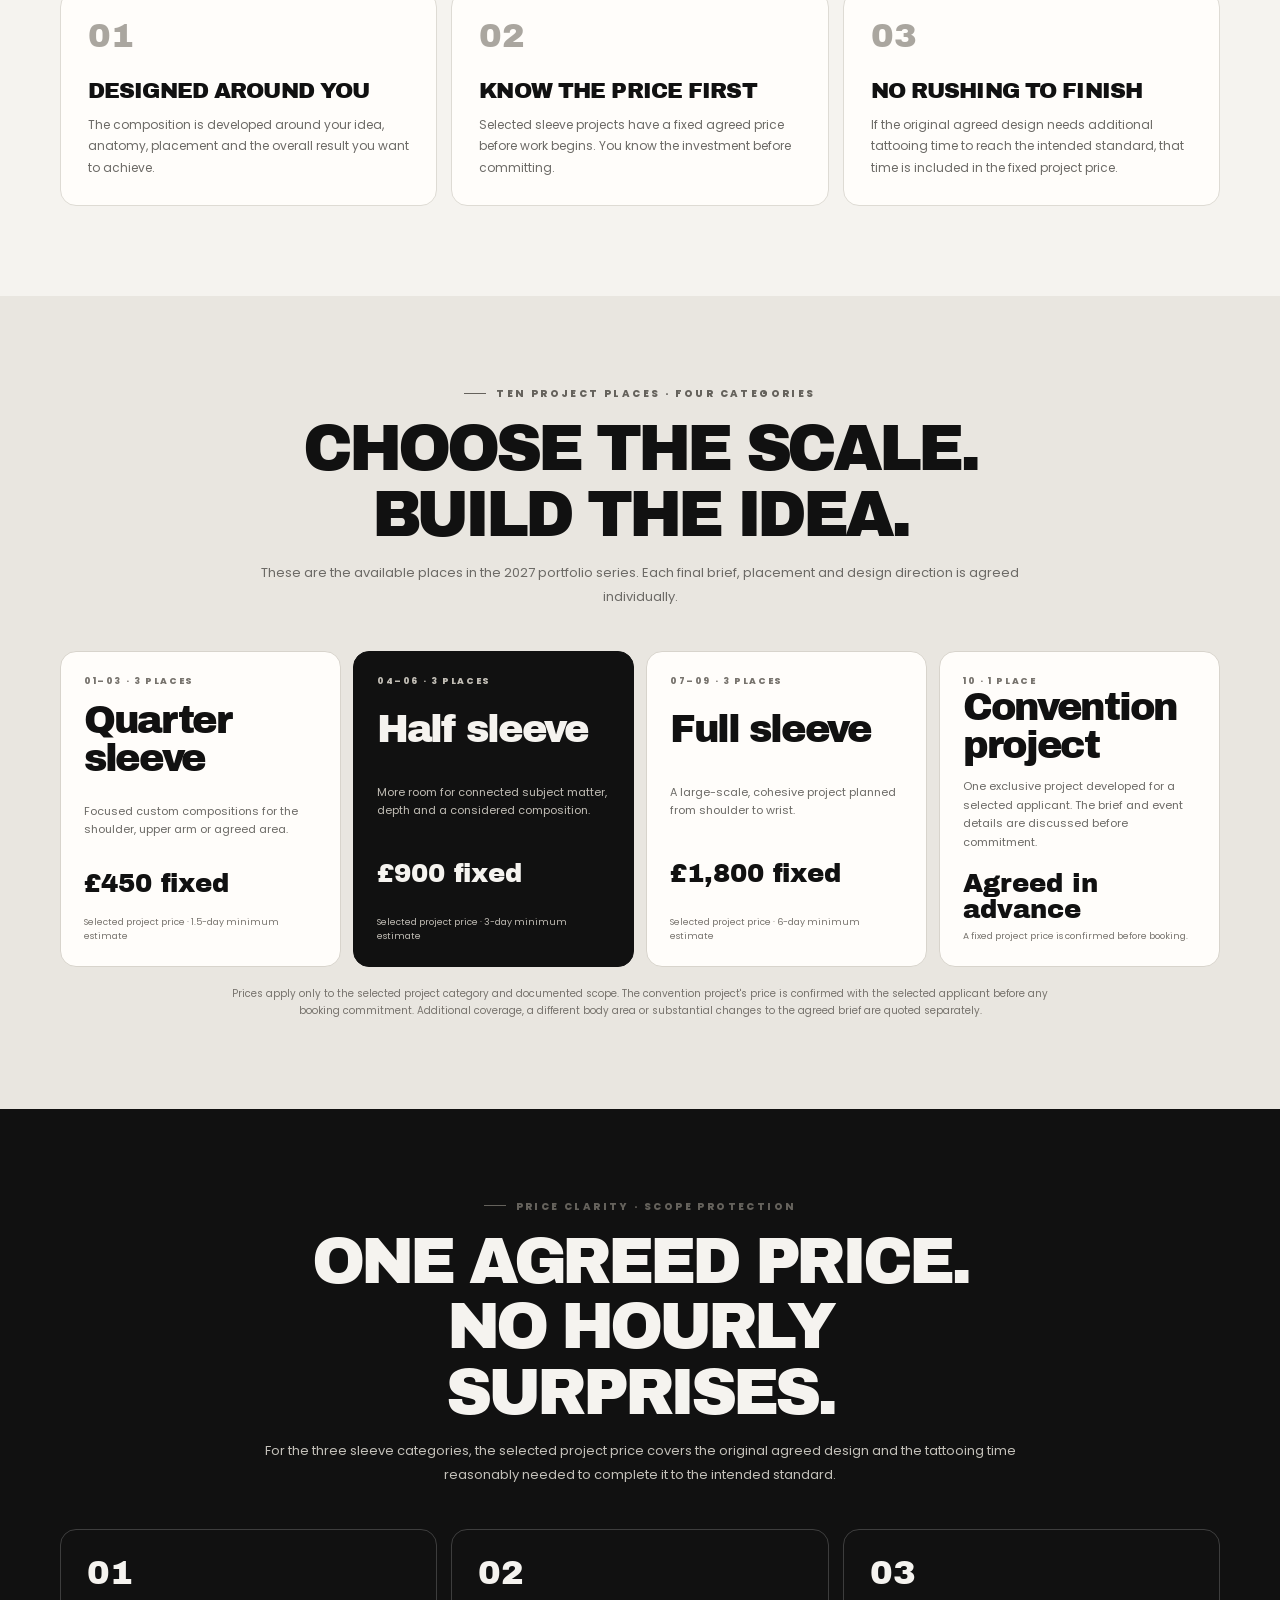
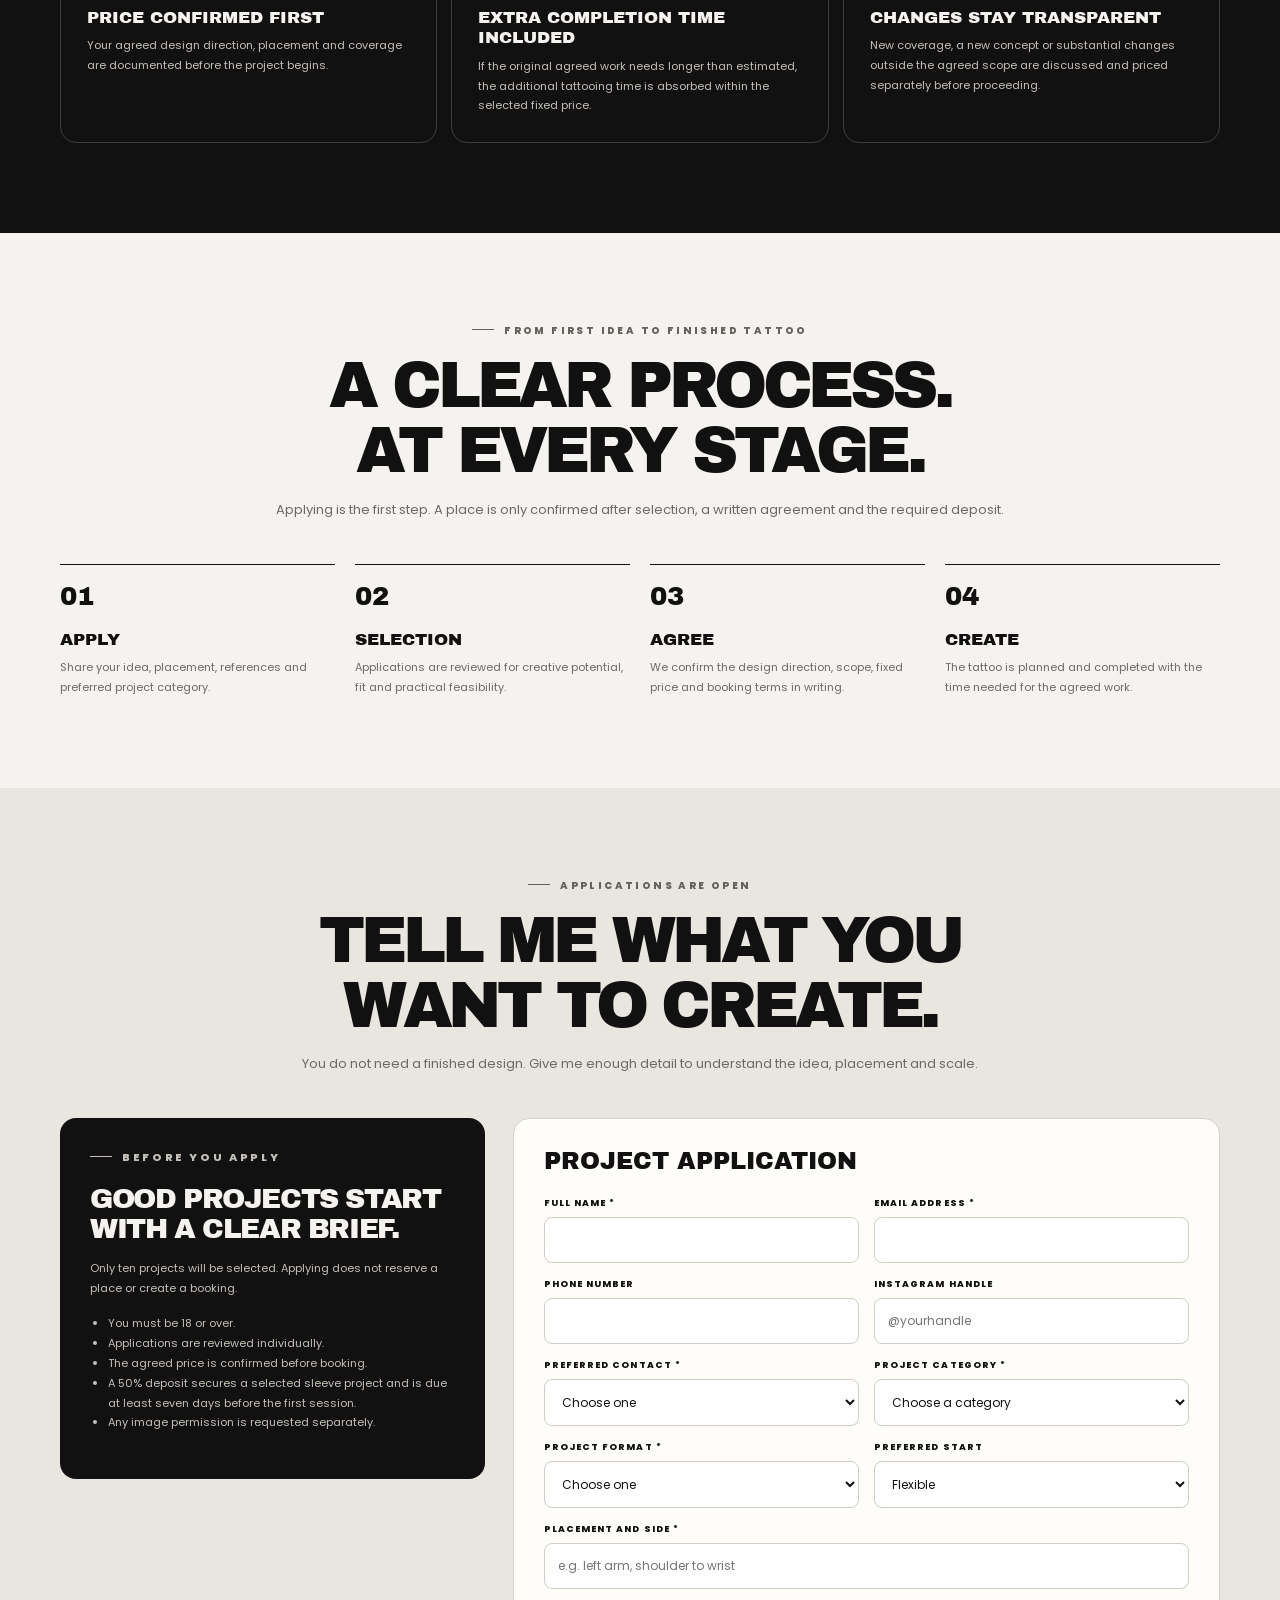
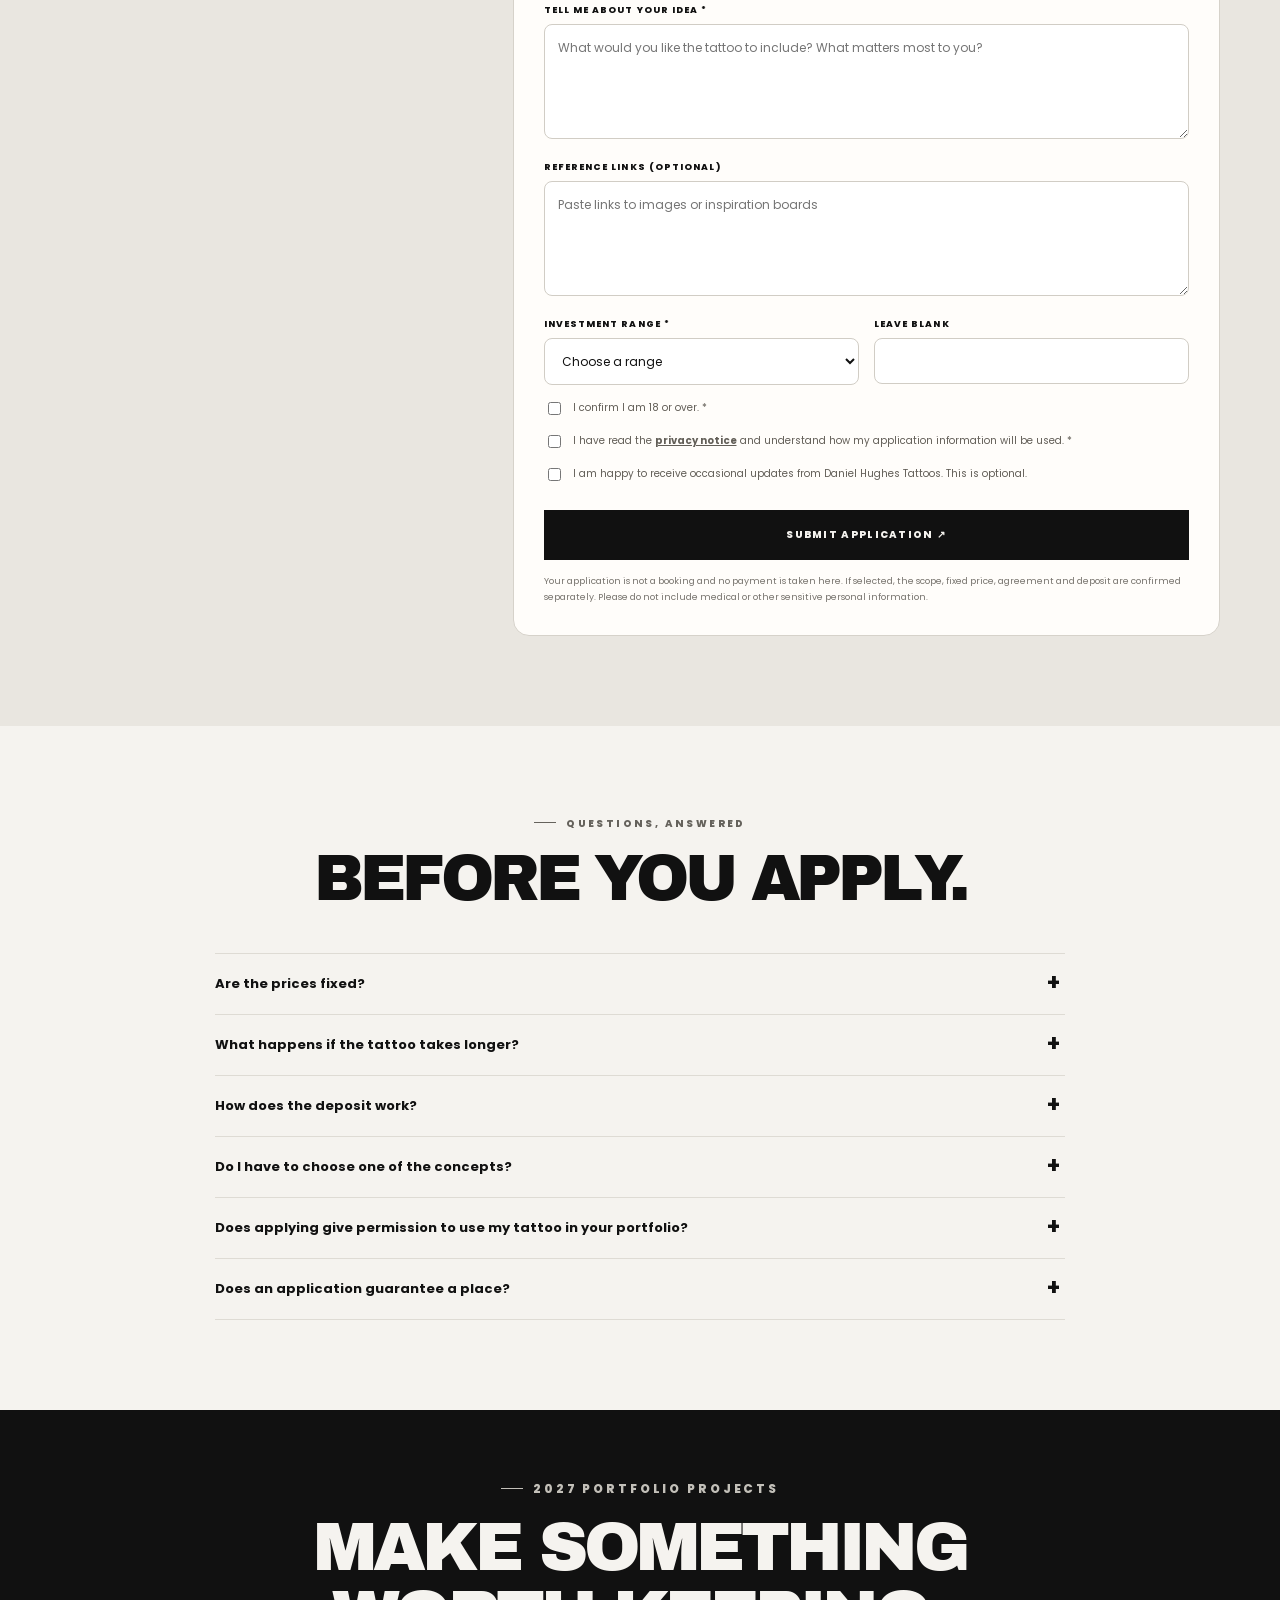
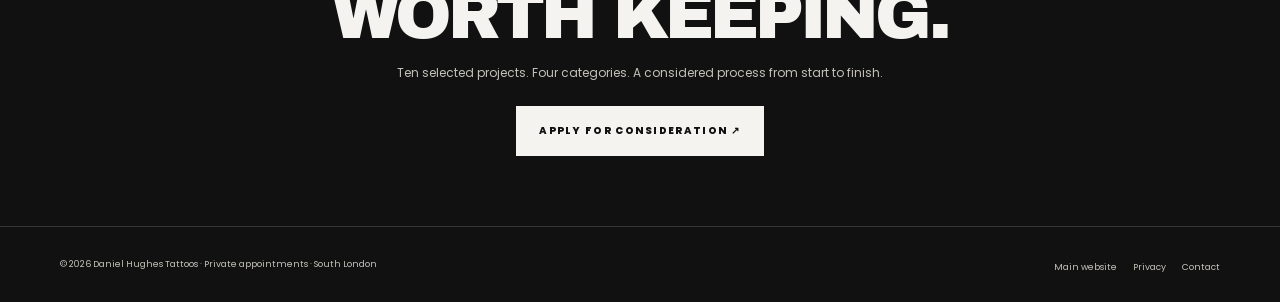
==== commit 6b757162: "Redesign 2027 portfolio campaign landing page using reference layout" ====
--- a/2027-portfolio-projects/index.html
+++ b/2027-portfolio-projects/index.html
@@ -1,236 +1,114 @@
 <!doctype html>
 <html lang="en-GB">
 <head>
-  <meta charset="utf-8">
-  <meta name="viewport" content="width=device-width,initial-scale=1">
-  <meta name="theme-color" content="#10100f">
-  <meta name="description" content="Ten custom tattoo commissions. One 2027 portfolio. Apply to be considered for a quarter, half or full sleeve project with Daniel Hughes.">
-  <link rel="canonical" href="https://danhughestattoos.co.uk/2027-portfolio-projects/">
-  <meta property="og:type" content="website"><meta property="og:title" content="2027 Portfolio Projects — Daniel Hughes Tattoos"><meta property="og:description" content="Ten custom tattoo commissions. Three project sizes. Fixed agreed project pricing."><meta property="og:url" content="https://danhughestattoos.co.uk/2027-portfolio-projects/"><meta name="twitter:card" content="summary">
-  <meta name="robots" content="noindex,nofollow">
-  <title>2027 Portfolio Projects — Daniel Hughes Tattoos</title>
-  <link rel="preconnect" href="https://fonts.googleapis.com">
-  <link rel="preconnect" href="https://fonts.gstatic.com" crossorigin>
-  <link href="https://fonts.googleapis.com/css2?family=Archivo+Black&family=DM+Sans:wght@400;500;600;700;800&display=swap" rel="stylesheet">
-  <style>
-    :root{color-scheme:dark;--bg:#10100f;--panel:#191917;--panel2:#20201d;--paper:#f2efe8;--muted:#a6a39a;--line:rgba(242,239,232,.16);--accent:#c6a77f;--accent2:#e6d7c1;--black:#10100f;--sans:"DM Sans",Arial,sans-serif;--display:"Archivo Black","Arial Black",Arial,sans-serif}
-    *{box-sizing:border-box}html{scroll-behavior:smooth;scroll-padding-top:90px}body{margin:0;background:var(--bg);color:var(--paper);font-family:var(--sans);-webkit-font-smoothing:antialiased}a{color:inherit}button,input,select,textarea{font:inherit}button,a{-webkit-tap-highlight-color:transparent}:focus-visible{outline:2px solid var(--accent);outline-offset:4px}::selection{background:var(--accent);color:var(--black)}
-    .wrap{width:min(1240px,calc(100% - 56px));margin-inline:auto}.skip{position:fixed;top:-100px;left:15px;z-index:100;padding:12px 18px;background:var(--paper);color:var(--black)}.skip:focus{top:12px}
-    .header{position:sticky;top:0;z-index:50;background:rgba(16,16,15,.94);border-bottom:1px solid var(--line);backdrop-filter:blur(16px)}.header-inner{min-height:78px;display:flex;align-items:center;justify-content:space-between;gap:24px}
-    .brand{display:flex;align-items:center;gap:12px;text-decoration:none}.brand-mark{display:grid;place-items:center;width:39px;height:39px;border:1px solid var(--accent);font-family:var(--display);font-size:12px;letter-spacing:-1px;color:var(--accent)}.brand-name{font-size:12px;line-height:1.3;font-weight:800;letter-spacing:.1em;text-transform:uppercase}.brand-name small{display:block;color:var(--muted);font-size:9px;letter-spacing:.18em;font-weight:500;margin-top:3px}
-    .nav{display:flex;align-items:center;gap:26px}.nav a{font-size:11px;text-decoration:none;color:#c4c0b6;letter-spacing:.12em;text-transform:uppercase}.nav a:hover{color:var(--accent2)}.nav .nav-cta{border:1px solid var(--accent);padding:12px 17px;color:var(--accent2)}
-    .menu{display:none}.hero{position:relative;overflow:hidden;padding:clamp(68px,10vw,130px) 0 90px;border-bottom:1px solid var(--line);background:radial-gradient(ellipse at 76% 45%,rgba(198,167,127,.12),transparent 42%),linear-gradient(120deg,#10100f 40%,#171613)}
-    .hero:after{content:"";position:absolute;right:-12vw;top:5%;width:min(62vw,760px);aspect-ratio:1;border:1px solid rgba(198,167,127,.14);border-radius:50%;box-shadow:0 0 0 35px rgba(198,167,127,.025),0 0 0 90px rgba(198,167,127,.02);pointer-events:none}
-    .hero-grid{position:relative;z-index:1;display:grid;grid-template-columns:minmax(0,1.2fr) minmax(260px,.8fr);gap:50px;align-items:center}
-    .eyebrow{display:flex;align-items:center;gap:12px;color:var(--accent);font-size:10px;font-weight:800;letter-spacing:.24em;text-transform:uppercase}.eyebrow:before{content:"";width:24px;height:1px;background:var(--accent)}
-    h1,h2,h3,p{margin-top:0}h1{font-family:var(--display);font-size:clamp(54px,8.3vw,112px);line-height:.96;letter-spacing:-.075em;text-transform:uppercase;max-width:850px;margin:28px 0 27px}h1 span{display:block;color:var(--accent);font-family:var(--sans);font-size:.49em;letter-spacing:.015em;line-height:1.25;margin-top:16px}
-    .hero-copy>p:not(.eyebrow){max-width:590px;color:#c3bfb5;font-size:16px;line-height:1.8}.hero-actions{display:flex;flex-wrap:wrap;gap:12px;margin-top:32px}
-    .button{display:inline-flex;align-items:center;justify-content:center;gap:20px;min-height:52px;padding:0 22px;border:1px solid var(--accent);text-decoration:none;text-transform:uppercase;letter-spacing:.13em;font-size:10px;font-weight:800;transition:background .18s,color .18s,transform .18s;cursor:pointer}.button.primary{background:var(--accent);color:var(--black)}.button.secondary{color:var(--paper);border-color:rgba(242,239,232,.34)}.button:hover{transform:translateY(-2px);background:var(--accent2);color:var(--black);border-color:var(--accent2)}
-    .hero-art{min-height:410px;position:relative;display:grid;place-items:center}.orbit{position:absolute;width:min(100%,410px);aspect-ratio:1;border:1px solid rgba(198,167,127,.38);border-radius:50%;transform:rotate(-18deg)}.orbit:before,.orbit:after{content:"";position:absolute;inset:25px;border:1px solid rgba(198,167,127,.19);border-radius:50%}.orbit:after{inset:55px;border-style:dashed;border-color:rgba(198,167,127,.22)}
-    .hero-number{font-family:var(--display);font-size:clamp(160px,25vw,280px);line-height:1;color:transparent;-webkit-text-stroke:1px var(--accent);letter-spacing:-.13em;margin-right:.12em}.hero-stamp{position:absolute;right:2%;bottom:6%;padding:14px 18px;border:1px solid var(--accent);background:var(--bg);font-size:9px;letter-spacing:.2em;text-transform:uppercase;color:var(--accent);transform:rotate(-7deg)}
-    .facts{border-bottom:1px solid var(--line);background:#141412}.facts-grid{display:grid;grid-template-columns:repeat(4,1fr)}.fact{padding:27px 22px;border-right:1px solid var(--line)}.fact:first-child{padding-left:0}.fact:last-child{border:0}.fact strong{display:block;font-family:var(--display);font-size:27px;letter-spacing:-.05em;color:var(--accent2)}.fact span{display:block;margin-top:5px;font-size:9px;letter-spacing:.18em;text-transform:uppercase;color:var(--muted)}
-    .section{padding:clamp(70px,9vw,112px) 0}.section-head{display:flex;align-items:end;justify-content:space-between;gap:30px;margin-bottom:42px}.section-head h2{font-family:var(--display);font-size:clamp(36px,5.5vw,66px);line-height:1.02;letter-spacing:-.065em;text-transform:uppercase;max-width:720px;margin:14px 0 0}.section-head>p{max-width:370px;color:var(--muted);font-size:14px;line-height:1.8;margin:0}
-    .projects{background:#121211}.project-grid{display:grid;grid-template-columns:repeat(2,minmax(0,1fr));gap:14px}.project{position:relative;min-height:295px;padding:25px 27px 24px;border:1px solid var(--line);background:linear-gradient(135deg,#1b1b18,#151513);display:flex;flex-direction:column;justify-content:space-between;overflow:hidden}.project:after{content:attr(data-index);position:absolute;right:12px;top:-30px;font-family:var(--display);font-size:180px;line-height:1;color:rgba(198,167,127,.045);pointer-events:none}.project-top,.project-bottom{position:relative;z-index:1;display:flex;justify-content:space-between;gap:15px;align-items:center}.project-no{font-size:10px;color:var(--accent);letter-spacing:.18em;font-weight:800}.project-size{border:1px solid rgba(198,167,127,.42);padding:7px 9px;color:var(--accent2);font-size:9px;letter-spacing:.12em;text-transform:uppercase}
-    .project h3{font-family:var(--display);font-size:clamp(26px,3vw,39px);line-height:1.02;letter-spacing:-.06em;text-transform:uppercase;max-width:430px;margin:35px 0 10px}.project .direction{color:var(--accent);font-size:10px;letter-spacing:.16em;text-transform:uppercase;font-weight:800}.project .description{max-width:450px;color:#b5b1a8;font-size:13px;line-height:1.7;margin:10px 0 24px}.project-bottom{border-top:1px solid var(--line);padding-top:15px;color:var(--muted);font-size:10px;letter-spacing:.08em;text-transform:uppercase}.project-bottom strong{color:var(--paper);font-size:13px;letter-spacing:0}
-    .note{font-size:11px;line-height:1.7;color:#88857d;margin:22px 0 0}.pricing{background:var(--paper);color:var(--black)}.pricing .eyebrow{color:#846a4d}.pricing .eyebrow:before{background:#846a4d}.pricing .section-head>p{color:#666158}.price-grid{display:grid;grid-template-columns:repeat(3,1fr);gap:12px}.price-card{padding:28px;border:1px solid #d4cec2;background:#e9e5dc}.price-card.featured{background:#191917;color:var(--paper);border-color:#191917}.price-card .label{font-size:10px;letter-spacing:.18em;text-transform:uppercase;color:#8d7152;font-weight:800}.price-card h3{font-family:var(--display);font-size:27px;letter-spacing:-.05em;text-transform:uppercase;margin:24px 0 7px}.price{font-family:var(--display);font-size:clamp(46px,5vw,68px);letter-spacing:-.08em;line-height:1.1;margin:15px 0 6px}.price-card p{font-size:12px;line-height:1.7;color:#666158;margin:0}.price-card.featured p{color:#c0bcb2}.price-meta{margin-top:23px;padding-top:18px;border-top:1px solid #d1cabe;font-size:10px;line-height:1.8;color:#777168}.price-card.featured .price-meta{border-color:var(--line);color:#aaa69c}
-    .rules{background:#191917}.rules-grid{display:grid;grid-template-columns:repeat(3,1fr);gap:14px}.rule{border-top:1px solid var(--accent);padding:22px 0}.rule b{font-family:var(--display);font-size:25px;color:var(--accent);letter-spacing:-.04em}.rule h3{font-size:15px;margin:17px 0 8px}.rule p{font-size:13px;color:var(--muted);line-height:1.75;margin:0}
-    .application{background:#e9e5dc;color:#171714}.application .eyebrow{color:#806746}.application .eyebrow:before{background:#806746}.application .section-head>p{color:#625e56}.form-shell{display:grid;grid-template-columns:minmax(0,.72fr) minmax(0,1.28fr);gap:42px;align-items:start}.form-aside{position:sticky;top:110px;padding:30px;background:#171714;color:var(--paper)}.form-aside h3{font-family:var(--display);font-size:28px;line-height:1.05;letter-spacing:-.05em;text-transform:uppercase;margin:16px 0}.form-aside p{font-size:13px;color:#b7b2a8;line-height:1.75}.form-aside ul{padding-left:18px;color:#b7b2a8;font-size:12px;line-height:1.9}.application-form{padding:34px;background:#f4f1ea;border:1px solid #d2ccbf}.form-section{padding:0 0 27px;margin:0 0 27px;border:0;border-bottom:1px solid #d9d3c8}.form-section:last-of-type{border-bottom:0}.form-section legend{font-family:var(--display);font-size:22px;letter-spacing:-.05em;text-transform:uppercase;margin-bottom:20px}.field-grid{display:grid;grid-template-columns:repeat(2,minmax(0,1fr));gap:16px}.field{min-width:0}.field.full{grid-column:1/-1}.field label,.field-label{display:block;font-size:10px;font-weight:800;letter-spacing:.12em;text-transform:uppercase;margin-bottom:8px;color:#514c43}.field input,.field select,.field textarea{width:100%;min-height:48px;padding:13px 14px;border:1px solid #cbc4b7;border-radius:0;background:#fffefa;color:#1a1916;font-size:13px}.field textarea{min-height:125px;resize:vertical;line-height:1.6}.field input:focus,.field select:focus,.field textarea:focus{outline:2px solid #a18461;outline-offset:1px}.field input[type=file]{padding:10px;background:#fffefa}.field small{display:block;margin-top:7px;color:#827c71;font-size:10px;line-height:1.6}.check{display:flex;align-items:flex-start;gap:10px;font-size:11px;line-height:1.7;color:#625d54;margin-top:15px}.check input{flex:none;margin-top:3px;accent-color:#171714}.check a{color:#171714;text-underline-offset:3px}.form-actions{display:flex;align-items:center;justify-content:space-between;gap:20px}.form-actions .button{background:#171714;color:var(--paper);border-color:#171714}.form-actions .button:hover{background:#6f593f;color:white}.form-status{min-height:22px;margin:17px 0 0;font-size:12px;line-height:1.6;color:#8b3e30}.form-status.success{color:#2e6848}.form-status:empty{display:none}.privacy-note{font-size:10px;color:#817b70;line-height:1.65;margin:18px 0 0}
-    .faq{background:#121211}.faq-list{max-width:850px}.faq details{border-top:1px solid var(--line)}.faq details:last-child{border-bottom:1px solid var(--line)}.faq summary{list-style:none;cursor:pointer;padding:21px 42px 21px 0;font-size:14px;font-weight:700;position:relative}.faq summary::-webkit-details-marker{display:none}.faq summary:after{content:"+";position:absolute;right:4px;top:14px;color:var(--accent);font-size:25px;font-weight:400}.faq details[open] summary:after{content:"−"}.faq details p{max-width:760px;color:var(--muted);font-size:13px;line-height:1.8;padding:0 40px 22px 0;margin:0}
-    .final-cta{padding:70px 0;background:var(--accent);color:#171714}.final-cta .cta-inner{display:flex;justify-content:space-between;align-items:center;gap:25px}.final-cta h2{font-family:var(--display);font-size:clamp(34px,5vw,60px);letter-spacing:-.07em;text-transform:uppercase;line-height:1.02;margin:12px 0}.final-cta p{font-size:13px;color:#40382f;margin:0}.final-cta .button{background:#171714;color:#f2efe8;border-color:#171714;white-space:nowrap}.footer{padding:30px 0 24px;border-top:1px solid var(--line);background:#10100f}.footer-inner{display:flex;justify-content:space-between;gap:20px;align-items:center}.footer small{font-size:10px;color:var(--muted)}.footer nav{display:flex;gap:18px;flex-wrap:wrap}.footer nav a{font-size:10px;color:#b6b1a7;text-decoration:none}
-    @media(max-width:850px){.hero-grid{grid-template-columns:1fr;gap:25px}.hero-art{min-height:260px}.orbit{width:260px}.hero-number{font-size:190px}.section-head{display:block}.section-head>p{margin-top:18px}.facts-grid{grid-template-columns:repeat(2,1fr)}.fact:nth-child(2){border-right:0}.fact:nth-child(-n+2){border-bottom:1px solid var(--line)}.fact:nth-child(3){padding-left:0}.price-grid{grid-template-columns:1fr}.price-card{padding:25px}.rules-grid{grid-template-columns:1fr}.rule{display:grid;grid-template-columns:60px 1fr;column-gap:15px}.rule b{grid-row:span 2}.rule h3{margin:0 0 7px}.rule p{grid-column:2}.form-shell{grid-template-columns:1fr}.form-aside{position:static}.project-grid{grid-template-columns:1fr}.final-cta .cta-inner{display:block}.final-cta .button{margin-top:22px}}
-    @media(max-width:620px){.wrap{width:calc(100% - 38px)}.header-inner{min-height:68px}.nav{display:none}.menu{display:block;border:1px solid var(--line);padding:10px 12px;background:transparent;color:var(--paper);font-size:10px;letter-spacing:.13em;text-transform:uppercase}.header.mobile-open .nav{display:flex;position:absolute;left:0;right:0;top:68px;padding:18px 20px;background:#151513;border-bottom:1px solid var(--line);flex-direction:column;align-items:stretch;gap:18px}.header.mobile-open .nav .nav-cta{text-align:center}.hero{padding:65px 0 55px}.hero-grid{gap:8px}h1{font-size:clamp(49px,13vw,75px)}.hero-copy>p:not(.eyebrow){font-size:14px}.hero-art{min-height:220px}.orbit{width:210px}.hero-number{font-size:150px}.hero-stamp{right:0;bottom:1%}.fact{padding:20px 14px}.fact:first-child,.fact:nth-child(3){padding-left:0}.fact strong{font-size:23px}.fact span{font-size:8px}.section{padding:65px 0}.section-head h2{font-size:39px}.project{min-height:270px;padding:22px}.project h3{font-size:29px}.application-form{padding:22px 17px}.field-grid{grid-template-columns:1fr}.field.full{grid-column:auto}.form-section legend{font-size:19px}.form-actions{display:block}.form-actions .button{width:100%}.form-actions small{display:block;margin-top:12px}.footer-inner{display:block}.footer nav{margin-top:17px}.brand-name{font-size:10px}}
-    @media(prefers-reduced-motion:reduce){html{scroll-behavior:auto}*,*:before,*:after{transition:none!important}}
-  </style>
+<meta charset="utf-8">
+<meta name="viewport" content="width=device-width,initial-scale=1">
+<meta name="theme-color" content="#111111">
+<meta name="description" content="Apply for one of ten selected 2027 custom tattoo portfolio projects with Daniel Hughes. Fixed agreed project pricing and a quality-first process.">
+<link rel="canonical" href="https://danhughestattoos.co.uk/2027-portfolio-projects/">
+<meta property="og:type" content="website">
+<meta property="og:title" content="2027 Portfolio Projects — Daniel Hughes Tattoos">
+<meta property="og:description" content="Ten selected custom tattoo projects. Four categories. Fixed agreed project pricing. Applications open.">
+<meta property="og:image" content="https://raw.githubusercontent.com/dontdoadan/dan-hughes-tattoos/rebuild/editorial-portfolio-20261109/media/lion.png">
+<meta name="robots" content="noindex,nofollow">
+<title>2027 Portfolio Projects | Daniel Hughes Tattoos</title>
+<link rel="preconnect" href="https://fonts.googleapis.com">
+<link rel="preconnect" href="https://fonts.gstatic.com" crossorigin>
+<link href="https://fonts.googleapis.com/css2?family=Archivo+Black&family=Poppins:wght@400;500;600;700;800&display=swap" rel="stylesheet">
+<style>
+:root{--ink:#111;--ivory:#f5f3ef;--stone:#a3a3a3;--paper:#fffdfa;--muted:#6c6a66;--line:#dedbd4;--display:"Archivo Black",Impact,sans-serif;--body:"Poppins",Arial,sans-serif}
+*{box-sizing:border-box}html{scroll-behavior:smooth;scroll-padding-top:88px}body{margin:0;background:var(--ivory);color:var(--ink);font-family:var(--body);-webkit-font-smoothing:antialiased}a{color:inherit}img{display:block;max-width:100%}button,input,select,textarea{font:inherit}:focus-visible{outline:2px solid var(--ink);outline-offset:4px}::selection{background:var(--ink);color:var(--ivory)}.wrap{width:min(1160px,calc(100% - 48px));margin:auto}.skip{position:absolute;left:-9999px}.skip:focus{left:12px;top:12px;z-index:99;background:#fff;padding:12px}
+header{height:76px;position:sticky;top:0;z-index:20;background:rgba(245,243,239,.94);backdrop-filter:blur(14px);border-bottom:1px solid var(--line)}.head{height:100%;display:flex;align-items:center;justify-content:space-between}.brand{text-decoration:none;font-size:12px;font-weight:800;letter-spacing:.13em}.brand span{display:block;font-size:9px;letter-spacing:.3em;color:var(--muted);margin-top:3px}.nav{display:flex;align-items:center;gap:28px}.nav a{text-decoration:none;text-transform:uppercase;font-size:10px;font-weight:700;letter-spacing:.12em}.nav .nav-cta{background:var(--ink);color:var(--ivory);padding:13px 18px}.menu{display:none;border:1px solid var(--ink);background:transparent;padding:9px 12px;text-transform:uppercase;font-size:10px;letter-spacing:.1em}
+.hero{text-align:center;padding:74px 0 0;overflow:hidden;background:linear-gradient(180deg,#e9e7e2 0%,var(--ivory) 75%)}.eyebrow{text-transform:uppercase;font-size:10px;letter-spacing:.24em;font-weight:800;color:#65625c}.eyebrow:before{content:"";display:inline-block;width:22px;height:1px;background:currentColor;vertical-align:middle;margin:0 10px 3px 0}h1,h2,h3,p{margin-top:0}h1{font:clamp(48px,7.5vw,94px)/.98 var(--display);letter-spacing:-.065em;text-transform:uppercase;max-width:930px;margin:22px auto 18px}h1 span{display:block;font:600 clamp(15px,2vw,21px)/1.5 var(--body);letter-spacing:0;text-transform:none;margin:20px auto 0;max-width:660px;color:#5e5b55}.hero-actions{display:flex;justify-content:center;gap:12px;flex-wrap:wrap;margin:27px 0 36px}.btn{min-height:50px;display:inline-flex;align-items:center;justify-content:center;padding:0 22px;background:var(--ink);color:var(--ivory);text-decoration:none;text-transform:uppercase;font-size:10px;font-weight:800;letter-spacing:.13em;border:1px solid var(--ink);transition:transform .18s,background .18s}.btn:hover{transform:translateY(-2px);background:#333}.btn.ghost{background:transparent;color:var(--ink)}.collage{height:clamp(250px,40vw,440px);position:relative;max-width:1000px;margin:0 auto}.shot{position:absolute;overflow:hidden;background:#d5d1c9;border:7px solid var(--ivory);border-radius:18px;box-shadow:0 18px 45px #1112}.shot img{width:100%;height:100%;object-fit:cover;filter:grayscale(1)}.shot.left{width:25%;height:70%;left:5%;top:13%;transform:rotate(-7deg)}.shot.center{width:34%;height:95%;left:33%;top:0;z-index:2}.shot.right{width:25%;height:70%;right:5%;top:15%;transform:rotate(7deg)}.hero-caption{position:absolute;z-index:3;right:9%;bottom:7%;background:var(--ink);color:var(--ivory);padding:12px 16px;text-transform:uppercase;font-size:9px;letter-spacing:.17em}
+.strip{background:var(--ink);color:var(--ivory)}.strip-grid{display:grid;grid-template-columns:repeat(4,1fr)}.strip-item{text-align:center;padding:24px 12px;border-right:1px solid #ffffff28}.strip-item:last-child{border:0}.strip-item strong{display:block;font:clamp(24px,3vw,36px)/1 var(--display);letter-spacing:-.06em}.strip-item span{display:block;margin-top:8px;font-size:9px;letter-spacing:.16em;text-transform:uppercase;color:#c3c0b9}
+.section{padding:90px 0}.section-head{text-align:center;max-width:760px;margin:0 auto 42px}.section-head h2{font:clamp(36px,5.4vw,64px)/1.02 var(--display);letter-spacing:-.065em;text-transform:uppercase;margin:14px 0}.section-head p:last-child{font-size:13px;line-height:1.85;color:var(--muted);margin:0}.three{display:grid;grid-template-columns:repeat(3,1fr);gap:14px}.value-card{background:var(--paper);border:1px solid var(--line);border-radius:16px;padding:27px}.value-card .num{font:34px/1 var(--display);color:#aaa69f}.value-card h3{font:22px/1.1 var(--display);text-transform:uppercase;letter-spacing:-.04em;margin:25px 0 10px}.value-card p{font-size:12px;line-height:1.8;color:var(--muted);margin:0}
+.offer{background:#e9e6e0}.offer-grid{display:grid;grid-template-columns:repeat(4,1fr);gap:12px}.offer-card{min-height:220px;background:var(--paper);border:1px solid #d8d4cc;border-radius:16px;padding:23px;display:flex;flex-direction:column;justify-content:space-between}.offer-card.dark{background:var(--ink);color:var(--ivory);border-color:var(--ink)}.offer-card small{text-transform:uppercase;font-size:9px;letter-spacing:.18em;color:#77736d;font-weight:800}.offer-card.dark small{color:#c1bdb5}.offer-card strong{font:clamp(28px,3vw,40px)/1 var(--display);letter-spacing:-.06em}.offer-card p{font-size:11px;line-height:1.7;color:var(--muted);margin:12px 0 0}.offer-card.dark p{color:#c1bdb5}.offer-card .price{font:26px/1 var(--display);margin-top:18px}.offer-card .price-note{font-size:9px;line-height:1.5;color:#77736d;margin-top:8px}.offer-card.dark .price-note{color:#c1bdb5}.fine{font-size:10px;line-height:1.7;color:#77736d;margin:18px auto 0;max-width:850px;text-align:center}
+.proof{background:var(--ink);color:var(--ivory)}.proof .section-head p:last-child{color:#c3c0b9}.proof-grid{display:grid;grid-template-columns:repeat(3,1fr);gap:14px}.proof-card{border:1px solid #ffffff30;border-radius:16px;padding:26px}.proof-card b{font:34px/1 var(--display);color:#f5f3ef}.proof-card h3{font:17px/1.2 var(--display);text-transform:uppercase;margin:17px 0 8px}.proof-card p{font-size:11px;line-height:1.8;color:#c3c0b9;margin:0}
+.process{display:grid;grid-template-columns:repeat(4,1fr);gap:20px}.step{border-top:1px solid var(--ink);padding-top:18px}.step b{font:26px/1 var(--display)}.step h3{font:17px/1.2 var(--display);text-transform:uppercase;margin:18px 0 8px}.step p{font-size:11px;line-height:1.8;color:var(--muted);margin:0}
+.apply{background:#e9e6e0}.form-layout{display:grid;grid-template-columns:.75fr 1.25fr;gap:28px;align-items:start}.form-note{background:var(--ink);color:var(--ivory);padding:30px;border-radius:16px;position:sticky;top:100px}.form-note h3{font:28px/1.05 var(--display);text-transform:uppercase;letter-spacing:-.05em;margin:16px 0}.form-note p,.form-note li{font-size:11px;line-height:1.8;color:#c3c0b9}.form-note ul{padding-left:18px}.form{background:var(--paper);padding:30px;border:1px solid #d6d2ca;border-radius:16px}.form h3{font:24px/1 var(--display);text-transform:uppercase;margin:0 0 24px}.fields{display:grid;grid-template-columns:repeat(2,1fr);gap:15px}.field.full{grid-column:1/-1}.field label{display:block;font-size:9px;font-weight:800;letter-spacing:.12em;text-transform:uppercase;margin-bottom:7px}.field input,.field select,.field textarea{width:100%;border:1px solid #d1cdc5;border-radius:8px;background:#fff;padding:13px;color:var(--ink);font:12px var(--body);min-height:46px}.field textarea{min-height:115px;resize:vertical;line-height:1.6}.check{display:flex;gap:9px;align-items:flex-start;font-size:10px;line-height:1.7;color:#625e57;margin:14px 0}.check input{margin-top:3px;flex:none}.check a{font-weight:700}.form button{width:100%;margin-top:12px;cursor:pointer}.status{font-size:11px;line-height:1.7;margin:12px 0 0;color:#8c332a}.status.success{color:#2d6949}.privacy{font-size:9px;line-height:1.7;color:#77736d;margin:14px 0 0}
+.faq{max-width:850px;margin:auto}.faq details{border-top:1px solid var(--line)}.faq details:last-child{border-bottom:1px solid var(--line)}.faq summary{cursor:pointer;list-style:none;padding:20px 35px 20px 0;font-weight:700;font-size:13px;position:relative}.faq summary::-webkit-details-marker{display:none}.faq summary:after{content:"+";position:absolute;right:5px;font-size:22px;top:12px}.faq details[open] summary:after{content:"−"}.faq details p{font-size:11px;line-height:1.8;color:var(--muted);padding:0 40px 18px 0;margin:0}
+.final{background:var(--ink);color:var(--ivory);padding:70px 0;text-align:center}.final h2{font:clamp(38px,6vw,68px)/1 var(--display);letter-spacing:-.06em;text-transform:uppercase;margin:15px auto;max-width:760px}.final p{font-size:12px;color:#c3c0b9}.final .btn{background:var(--ivory);color:var(--ink);border-color:var(--ivory);margin-top:12px}footer{background:var(--ink);color:#c3c0b9;border-top:1px solid #ffffff25;padding:25px 0}.foot{display:flex;justify-content:space-between;gap:20px;align-items:center}.foot small{font-size:9px}.foot a{font-size:9px;text-decoration:none;margin-left:16px}
+@media(max-width:850px){.offer-grid{grid-template-columns:repeat(2,1fr)}.form-layout{grid-template-columns:1fr}.form-note{position:static}.process{grid-template-columns:repeat(2,1fr)}}
+@media(max-width:620px){.wrap{width:calc(100% - 34px)}header{height:66px}.nav{display:none}.menu{display:block}.head.open .nav{display:flex;position:absolute;top:66px;left:0;right:0;background:var(--ivory);padding:18px;flex-direction:column;gap:18px;border-bottom:1px solid var(--line)}.hero{padding-top:56px}.hero h1{font-size:clamp(45px,12vw,65px)}.collage{height:265px}.shot{border-width:5px;border-radius:12px}.shot.left{left:0;width:29%;height:62%;top:19%}.shot.center{left:29%;width:42%;height:94%}.shot.right{right:0;width:29%;height:62%;top:19%}.hero-caption{right:1%;bottom:2%;font-size:8px}.strip-grid{grid-template-columns:repeat(2,1fr)}.strip-item:nth-child(2){border-right:0}.strip-item:nth-child(-n+2){border-bottom:1px solid #ffffff28}.section{padding:65px 0}.three,.proof-grid{grid-template-columns:1fr}.offer-grid{grid-template-columns:1fr 1fr}.offer-card{min-height:190px;padding:17px}.offer-card strong{font-size:27px}.process{gap:22px}.form{padding:20px 16px}.fields{grid-template-columns:1fr}.field.full{grid-column:auto}.foot{display:block}.foot nav{margin-top:12px}.foot a{margin:0 15px 0 0}}
+@media(prefers-reduced-motion:reduce){html{scroll-behavior:auto}*,*:before,*:after{transition:none!important}}
+</style>
 </head>
 <body>
 <a class="skip" href="#main">Skip to content</a>
-<header class="header" id="site-header">
-  <div class="wrap header-inner">
-    <a class="brand" href="https://danhughestattoos.co.uk/" aria-label="Daniel Hughes Tattoos">
-      <span class="brand-mark">DH</span><span class="brand-name">Daniel Hughes<small>TATTOOS · SOUTH LONDON</small></span>
-    </a>
-    <button class="menu" id="menu-toggle" type="button" aria-expanded="false" aria-controls="main-nav">Menu</button>
-    <nav class="nav" id="main-nav" aria-label="Main navigation">
-      <a href="#projects">The projects</a><a href="#pricing">Project pricing</a><a href="#process">How it works</a><a class="nav-cta" href="#apply">Apply for a project ↗</a>
-    </nav>
-  </div>
-</header>
+<header><div class="wrap head" id="head"><a class="brand" href="https://danhughestattoos.co.uk/">DANIEL HUGHES <span>TATTOOS · PRIVATE APPOINTMENTS</span></a><nav class="nav" id="nav"><a href="#projects">The projects</a><a href="#pricing">Pricing</a><a href="#process">How it works</a><a href="#faq">FAQs</a><a class="nav-cta" href="#apply">Apply now ↗</a></nav><button class="menu" id="menu" aria-expanded="false" aria-controls="nav">Menu</button></div></header>
 <main id="main">
-  <section class="hero">
-    <div class="wrap hero-grid">
-      <div class="hero-copy">
-        <p class="eyebrow">A limited commission series · 2027</p>
-        <h1>10 projects.<br>1 portfolio.<span>Ten custom tattoo commissions. Built with intent.</span></h1>
-        <p>For 2027, I’m opening ten places for ambitious, custom tattoo projects. The aim is simple: create exceptional work, give each piece the time it needs, and build a portfolio that reflects the direction I want to take my work.</p>
-        <div class="hero-actions"><a class="button primary" href="#projects">Explore the projects <span aria-hidden="true">↓</span></a><a class="button secondary" href="#apply">Apply for consideration <span aria-hidden="true">↗</span></a></div>
-      </div>
-      <div class="hero-art" aria-label="Ten portfolio projects for 2027">
-        <div class="orbit"></div><div class="hero-number" aria-hidden="true">10</div><div class="hero-stamp">Portfolio archive · 2027</div>
-      </div>
-    </div>
-  </section>
-  <section class="facts" aria-label="Campaign overview"><div class="wrap facts-grid">
-    <div class="fact"><strong>10</strong><span>Selected projects</span></div><div class="fact"><strong>03</strong><span>Project sizes</span></div><div class="fact"><strong>Fixed</strong><span>Agreed project price</span></div><div class="fact"><strong>Custom</strong><span>Designed around you</span></div>
-  </div></section>
-  <section class="section projects" id="projects">
-    <div class="wrap">
-      <div class="section-head"><div><p class="eyebrow">The 2027 collection</p><h2>Ten directions.<br>Ten individual pieces.</h2></div><p>These are starting points for the collection, not off-the-shelf designs. Every selected project will be developed around the client, anatomy, placement and agreed brief.</p></div>
-      <div class="project-grid">
-        <article class="project" data-index="01"><div class="project-top"><span class="project-no">PROJECT 01 / 10</span><span class="project-size">Quarter sleeve</span></div><div><p class="direction">Black &amp; grey realism</p><h3>The Sovereign</h3><p class="description">A commanding lion portrait, crown detail and ornamental framing. Focused on expression, fur texture and depth.</p></div><div class="project-bottom"><span>Shoulder cap / outer upper arm</span><strong>£450</strong></div></article>
-        <article class="project" data-index="02"><div class="project-top"><span class="project-no">PROJECT 02 / 10</span><span class="project-size">Quarter sleeve</span></div><div><p class="direction">Black &amp; grey realism</p><h3>The Last Light</h3><p class="description">A classical angel or sculptural figure, shaped through light, fabric, atmosphere and controlled contrast.</p></div><div class="project-bottom"><span>Outer upper arm</span><strong>£450</strong></div></article>
-        <article class="project" data-index="03"><div class="project-top"><span class="project-no">PROJECT 03 / 10</span><span class="project-size">Quarter sleeve</span></div><div><p class="direction">Black &amp; grey realism</p><h3>Nature Reclaimed</h3><p class="description">A wolf portrait with forest and botanical elements, composed as one compact scene with natural flow.</p></div><div class="project-bottom"><span>Outer upper arm to elbow</span><strong>£450</strong></div></article>
-        <article class="project" data-index="04"><div class="project-top"><span class="project-no">PROJECT 04 / 10</span><span class="project-size">Half sleeve</span></div><div><p class="direction">Dark illustrative realism</p><h3>The Fallen</h3><p class="description">A fallen angel and wing structure with dramatic movement, layered shadows and deliberate negative space.</p></div><div class="project-bottom"><span>Shoulder to elbow</span><strong>£900</strong></div></article>
-        <article class="project" data-index="05"><div class="project-top"><span class="project-no">PROJECT 05 / 10</span><span class="project-size">Half sleeve</span></div><div><p class="direction">Illustrative realism</p><h3>The Ancient World</h3><p class="description">Medusa, classical architecture and serpentine detail brought together in a cohesive mythological composition.</p></div><div class="project-bottom"><span>Upper arm / agreed placement</span><strong>£900</strong></div></article>
-        <article class="project" data-index="06"><div class="project-top"><span class="project-no">PROJECT 06 / 10</span><span class="project-size">Half sleeve</span></div><div><p class="direction">Black &amp; grey realism</p><h3>The Passage of Time</h3><p class="description">An antique clock, hourglass and personal symbolism arranged as a single connected composition.</p></div><div class="project-bottom"><span>Forearm or upper arm</span><strong>£900</strong></div></article>
-        <article class="project" data-index="07"><div class="project-top"><span class="project-no">PROJECT 07 / 10</span><span class="project-size">Half sleeve</span></div><div><p class="direction">Full-colour illustrative</p><h3>The Living Canvas</h3><p class="description">Koi, water and seasonal foliage. A study in movement, layered colour and a more illustrative approach.</p></div><div class="project-bottom"><span>Forearm / upper arm</span><strong>£900</strong></div></article>
-        <article class="project" data-index="08"><div class="project-top"><span class="project-no">PROJECT 08 / 10</span><span class="project-size">Full sleeve</span></div><div><p class="direction">Hybrid · selective colour</p><h3>The Divine Contrast</h3><p class="description">A portrait-led composition with roses and restrained deep-red accents against black and grey realism.</p></div><div class="project-bottom"><span>Full arm · shoulder to wrist</span><strong>£1,800</strong></div></article>
-        <article class="project" data-index="09"><div class="project-top"><span class="project-no">PROJECT 09 / 10</span><span class="project-size">Full sleeve</span></div><div><p class="direction">Black &amp; grey realism</p><h3>Kingdom of Shadows</h3><p class="description">A large-scale narrative combining a lion, secondary animal, skull and environmental elements from shoulder to wrist.</p></div><div class="project-bottom"><span>Full arm · shoulder to wrist</span><strong>£1,800</strong></div></article>
-        <article class="project" data-index="10"><div class="project-top"><span class="project-no">PROJECT 10 / 10</span><span class="project-size">Full sleeve</span></div><div><p class="direction">Custom signature · hybrid</p><h3>The Mythmaker</h3><p class="description">An original fantasy figure, creature and environment. An opportunity to develop a distinctive signature composition.</p></div><div class="project-bottom"><span>Full arm · shoulder to wrist</span><strong>£1,800</strong></div></article>
-      </div>
-      <p class="note">Project names and themes are creative starting points. Final subject, composition, placement and coverage are agreed individually. The cards are concept descriptions, not photographs of completed tattoos or guaranteed final designs.</p>
-    </div>
-  </section>
-  <section class="section pricing" id="pricing">
-    <div class="wrap">
-      <div class="section-head"><div><p class="eyebrow">Selected project pricing</p><h2>One agreed price.<br>Clear from the start.</h2></div><p>The ten selected projects have fixed prices based on the agreed size and scope. The minimum days are planning estimates, not a cap on the time needed to complete the original brief.</p></div>
-      <div class="price-grid">
-        <article class="price-card"><span class="label">01 / Quarter sleeve</span><h3>Focused composition</h3><div class="price">£450</div><p>Minimum estimate: 1.5 days</p><div class="price-meta">Standard day-rate estimate: £600<br>Non-selected estimate: £525</div></article>
-        <article class="price-card featured"><span class="label">02 / Half sleeve</span><h3>Extended composition</h3><div class="price">£900</div><p>Minimum estimate: 3 days</p><div class="price-meta">Standard day-rate estimate: £1,200<br>Non-selected estimate: £1,050</div></article>
-        <article class="price-card"><span class="label">03 / Full sleeve</span><h3>Large-scale project</h3><div class="price">£1,800</div><p>Minimum estimate: 6 days</p><div class="price-meta">Standard day-rate estimate: £2,400<br>Non-selected estimate: £2,100</div></article>
-      </div>
-      <p class="note" style="color:#6d675e">For comparison: the standard day rate is £400. Non-selected commissions are £350 per day. Selected fixed prices apply only to the ten agreed portfolio projects and their documented scope.</p>
-    </div>
-  </section>
-  <section class="section rules" id="process">
-    <div class="wrap">
-      <div class="section-head"><div><p class="eyebrow">How the project works</p><h2>Time to finish it properly.</h2></div><p>The purpose of a fixed project price is to give both sides clarity. You know the agreed price; I can give the original brief the time it needs.</p></div>
-      <div class="rules-grid">
-        <article class="rule"><b>01</b><h3>The agreed scope is protected</h3><p>We agree the design direction, body area, placement and coverage before the project begins. That becomes the scope of the commission.</p></article>
-        <article class="rule"><b>02</b><h3>Completion time is included</h3><p>If the original agreed tattoo needs additional tattooing time to reach the intended finish, that time is included in the fixed project price.</p></article>
-        <article class="rule"><b>03</b><h3>Changes are agreed separately</h3><p>New coverage, a different body area, a replacement concept or substantial client-requested changes are outside the original scope and quoted separately before work proceeds.</p></article>
-      </div>
-      <div class="rules-grid" style="margin-top:24px">
-        <article class="rule"><b>04</b><h3>50% deposit to secure</h3><p>A 50% deposit forms part of the fixed total and is due at least seven days before the first session. It is not an additional fee.</p></article>
-        <article class="rule"><b>05</b><h3>Balance paid across the project</h3><p>The remaining balance can be paid in agreed instalments. All payments are credited to the fixed price and the full balance is due by completion.</p></article>
-        <article class="rule"><b>06</b><h3>Photography is separate</h3><p>Any photography or video permission is requested separately. Applying does not give permission to publish your images or tattoo.</p></article>
-      </div>
-    </div>
-  </section>
-  <section class="section application" id="apply">
-    <div class="wrap">
-      <div class="section-head"><div><p class="eyebrow">Applications are open</p><h2>Tell me what you want to create.</h2></div><p>Complete the application with your idea, placement and references. I’ll review each submission for creative potential, fit and feasibility. Submitting an application does not guarantee selection or reserve a booking.</p></div>
-      <div class="form-shell">
-        <aside class="form-aside"><p class="eyebrow">Before you apply</p><h3>Good projects start with a clear brief.</h3><p>You do not need a finished design. Tell me what matters to you, what you want the piece to communicate and where you want it.</p><ul><li>Applicants must be 18 or over.</li><li>Applications are reviewed individually.</li><li>Only ten projects will be selected.</li><li>A booking is confirmed separately by agreement and deposit.</li><li>Reference images are private and used to assess your application.</li></ul></aside>
-        <form class="application-form" id="portfolio-form" enctype="multipart/form-data" novalidate>
-          <noscript><p class="form-status">JavaScript is required to submit this application. Please enable it or email the studio.</p></noscript>
-          <fieldset class="form-section"><legend>01 / About you</legend><div class="field-grid">
-            <div class="field"><label for="fullName">Full name *</label><input id="fullName" name="fullName" autocomplete="name" required maxlength="120"></div>
-            <div class="field"><label for="email">Email address *</label><input id="email" name="email" type="email" autocomplete="email" required maxlength="254"></div>
-            <div class="field"><label for="phone">Phone number</label><input id="phone" name="phone" type="tel" autocomplete="tel" maxlength="45"></div>
-            <div class="field"><label for="instagram">Instagram handle</label><input id="instagram" name="instagram" placeholder="@yourhandle" maxlength="100"></div>
-            <div class="field"><label for="preferredContact">Preferred contact *</label><select id="preferredContact" name="preferredContact" required><option value="">Choose one</option><option value="email">Email</option><option value="phone">Phone</option><option value="instagram">Instagram</option></select></div>
-            <div class="field"><label for="timeframe">When would you like to start?</label><select id="timeframe" name="timeframe"><option value="">No preference</option><option>January–March 2027</option><option>April–June 2027</option><option>July–September 2027</option><option>October–December 2027</option><option>Flexible</option></select></div>
-          </div></fieldset>
-          <fieldset class="form-section"><legend>02 / The project</legend><div class="field-grid">
-            <div class="field"><label for="projectSize">Project size *</label><select id="projectSize" name="projectSize" required><option value="">Choose a size</option><option value="quarter-sleeve">Quarter sleeve — £450</option><option value="half-sleeve">Half sleeve — £900</option><option value="full-sleeve">Full sleeve — £1,800</option></select></div>
-            <div class="field"><label for="artisticDirection">Artistic direction *</label><select id="artisticDirection" name="artisticDirection" required><option value="">Choose a direction</option><option value="realism">Black &amp; grey realism</option><option value="illustrative">Illustrative realism</option><option value="custom-signature">Custom signature</option><option value="hybrid-colour">Hybrid / selective colour</option></select></div>
-            <div class="field full"><label for="projectPreference">Which project interests you?</label><select id="projectPreference" name="projectPreference"><option value="">I’m open to a recommendation</option><option value="sovereign">01 — The Sovereign · Quarter sleeve</option><option value="last-light">02 — The Last Light · Quarter sleeve</option><option value="nature-reclaimed">03 — Nature Reclaimed · Quarter sleeve</option><option value="fallen">04 — The Fallen · Half sleeve</option><option value="ancient-world">05 — The Ancient World · Half sleeve</option><option value="passage-of-time">06 — The Passage of Time · Half sleeve</option><option value="living-canvas">07 — The Living Canvas · Half sleeve</option><option value="divine-contrast">08 — The Divine Contrast · Full sleeve</option><option value="kingdom-of-shadows">09 — Kingdom of Shadows · Full sleeve</option><option value="mythmaker">10 — The Mythmaker · Full sleeve</option></select><small>Choosing a concept is optional. The final design is developed with you.</small></div>
-            <div class="field"><label for="placement">Where would you like the tattoo? *</label><input id="placement" name="placement" required maxlength="160" placeholder="e.g. left arm, shoulder to wrist"></div>
-            <div class="field"><label for="existingWork">Existing tattoos in this area</label><input id="existingWork" name="existingWork" maxlength="1200" placeholder="Briefly describe any existing work"></div>
-            <div class="field full"><label for="conceptDescription">Tell me about your idea *</label><textarea id="conceptDescription" name="conceptDescription" required minlength="20" maxlength="4000" placeholder="What do you want the tattoo to include? What is important to you? Why this subject?"></textarea><small>At least 20 characters. You do not need to have the whole design figured out.</small></div>
-            <div class="field full"><label for="referenceLinks">Reference links (optional)</label><textarea id="referenceLinks" name="referenceLinks" maxlength="1500" placeholder="Paste links to images or inspiration boards"></textarea></div>
-            <div class="field full"><label for="images">Upload reference images (optional)</label><input id="images" name="images" type="file" accept="image/jpeg,image/png,image/webp,image/heic,image/heif" multiple><small>Up to five images. JPG, PNG, WebP or HEIC. Maximum 5 MB each. Images are stored privately and used to assess this application only.</small></div>
-          </div></fieldset>
-          <fieldset class="form-section"><legend>03 / Confirm and submit</legend>
-            <label class="check"><input type="checkbox" name="ageConfirmed" required><span>I confirm that I am 18 years of age or older. *</span></label>
-            <label class="check"><input type="checkbox" name="privacyAccepted" required><span>I have read the <a href="/privacy.html#portfolio-2027" target="_blank" rel="noopener">privacy notice</a> and understand how my application details and reference images will be used. *</span></label>
-            <label class="check"><input type="checkbox" name="marketingConsent"><span>I’m happy to receive occasional updates about Daniel Hughes Tattoos. This is optional and can be withdrawn at any time.</span></label>
-            <label class="check"><input type="checkbox" name="imageRightsConfirmed"><span>I confirm I have permission to share the reference images I upload. *</span></label>
-            <div class="field" style="position:absolute;left:-10000px" aria-hidden="true"><label for="website">Leave this field blank</label><input id="website" name="website" tabindex="-1" autocomplete="off"></div>
-          </fieldset>
-          <input type="hidden" name="requestId" id="requestId">
-          <input type="hidden" name="sourcePage" value="/2027-portfolio-projects/">
-          <input type="hidden" name="utmSource" id="utmSource"><input type="hidden" name="utmMedium" id="utmMedium"><input type="hidden" name="utmCampaign" id="utmCampaign">
-          <div class="form-actions"><button class="button" id="submit-button" type="submit">Submit application <span aria-hidden="true">↗</span></button><small>* Required fields</small></div>
-          <p class="form-status" id="form-status" role="status" aria-live="polite"></p>
-          <p class="privacy-note">Your application is not a booking and no payment is taken here. If selected, project scope, agreement, deposit and image permissions are handled separately. Please do not include medical or other sensitive personal information in this form.</p>
-        </form>
-      </div>
-    </div>
-  </section>
-  <section class="section faq" id="faq">
-    <div class="wrap"><div class="section-head"><div><p class="eyebrow">Questions, answered</p><h2>Before you apply.</h2></div><p>Everything important about the selected project structure, price and application process.</p></div>
-      <div class="faq-list">
-        <details><summary>What does the fixed project price include?</summary><p>It includes the agreed tattoo design direction, placement and coverage, plus the tattooing time reasonably needed to complete that original agreed scope. The minimum days shown are estimates, not a limit on the time included.</p></details>
-        <details><summary>What is not included?</summary><p>Additional coverage, a different body area, a replacement concept or substantial client-requested changes to the approved scope. If you want to change the brief, the additional work will be discussed and priced separately before it proceeds.</p></details>
-        <details><summary>How does the deposit work?</summary><p>A 50% deposit is required to secure a selected project and must be paid at least seven days before the first session. It forms part of the fixed total. The remaining balance is agreed in advance and must be paid by project completion.</p></details>
-        <details><summary>Will I be charged if the tattoo takes longer?</summary><p>Not if the additional time is needed to complete the original agreed scope. That is included in the fixed project price. Additional work outside that scope is not.</p></details>
-        <details><summary>Do I have to choose one of the ten concepts?</summary><p>No. You can select a concept as a starting point or choose “open to a recommendation”. The final composition is developed around your brief, placement and anatomy.</p></details>
-        <details><summary>Does applying give permission to use my tattoo in marketing?</summary><p>No. Reference images are used only to assess your application. Any photography or video of your tattoo, and any use in a portfolio or marketing, requires separate permission with the intended channels explained.</p></details>
-        <details><summary>When will I know if I have been selected?</summary><p>Applications are reviewed individually. If your project is a fit, I’ll contact you to discuss the brief and next steps. An application is not a confirmed booking, and a place is not reserved until the written agreement and deposit arrangements are completed.</p></details>
-      </div>
-    </div>
-  </section>
-  <section class="final-cta"><div class="wrap cta-inner"><div><p class="eyebrow">2027 portfolio projects</p><h2>Make something<br>worth keeping.</h2><p>Ten custom commissions. A considered creative process. A fixed agreed project price.</p></div><a class="button" href="#apply">Apply for consideration ↗</a></div></section>
+<section class="hero"><div class="wrap"><p class="eyebrow">2027 portfolio projects · applications open</p><h1>A TATTOO YOU WON'T SETTLE FOR.<span>Ten selected custom commissions. Carefully planned, custom-designed and completed without rushing the agreed work.</span></h1><div class="hero-actions"><a class="btn" href="#apply">Apply for a project ↗</a><a class="btn ghost" href="#projects">Explore the projects</a></div>
+<div class="collage" aria-label="Selected black and grey realism tattoo portfolio photography"><figure class="shot left"><img src="https://raw.githubusercontent.com/dontdoadan/dan-hughes-tattoos/rebuild/editorial-portfolio-20261109/media/portrait.png" alt="Black and grey portrait tattoo artwork" fetchpriority="high"></figure><figure class="shot center"><img src="https://raw.githubusercontent.com/dontdoadan/dan-hughes-tattoos/rebuild/editorial-portfolio-20261109/media/lion.png" alt="Black and grey realism lion tattoo artwork" fetchpriority="high"></figure><figure class="shot right"><img src="https://raw.githubusercontent.com/dontdoadan/dan-hughes-tattoos/rebuild/editorial-portfolio-20261109/media/sculpture.png" alt="Classical sculpture inspired tattoo artwork" fetchpriority="high"></figure><div class="hero-caption">Custom work · No rushed finish</div></div></div></section>
+<section class="strip"><div class="wrap strip-grid"><div class="strip-item"><strong>10</strong><span>Selected projects</span></div><div class="strip-item"><strong>4</strong><span>Project categories</span></div><div class="strip-item"><strong>FIXED</strong><span>Agreed project price</span></div><div class="strip-item"><strong>2027</strong><span>Commission year</span></div></div></section>
+<section class="section"><div class="wrap"><div class="section-head"><p class="eyebrow">A different way to approach large tattoos</p><h2>THE WORK SHOULD SET THE PACE.</h2><p>Big tattoo projects deserve more than a rushed appointment or a collection of disconnected sessions. The brief is agreed first, the price is clear before booking, and the original design gets the time it needs.</p></div><div class="three"><article class="value-card"><span class="num">01</span><h3>Designed around you</h3><p>The composition is developed around your idea, anatomy, placement and the overall result you want to achieve.</p></article><article class="value-card"><span class="num">02</span><h3>Know the price first</h3><p>Selected sleeve projects have a fixed agreed price before work begins. You know the investment before committing.</p></article><article class="value-card"><span class="num">03</span><h3>No rushing to finish</h3><p>If the original agreed design needs additional tattooing time to reach the intended standard, that time is included in the fixed project price.</p></article></div></div></section>
+<section class="section offer" id="projects"><div class="wrap"><div class="section-head"><p class="eyebrow">Ten project places · Four categories</p><h2>CHOOSE THE SCALE.<br>BUILD THE IDEA.</h2><p>These are the available places in the 2027 portfolio series. Each final brief, placement and design direction is agreed individually.</p></div><div class="offer-grid">
+<article class="offer-card"><small>01–03 · 3 places</small><strong>Quarter sleeve</strong><p>Focused custom compositions for the shoulder, upper arm or agreed area.</p><div class="price">£450 fixed</div><div class="price-note">Selected project price · 1.5-day minimum estimate</div></article>
+<article class="offer-card dark"><small>04–06 · 3 places</small><strong>Half sleeve</strong><p>More room for connected subject matter, depth and a considered composition.</p><div class="price">£900 fixed</div><div class="price-note">Selected project price · 3-day minimum estimate</div></article>
+<article class="offer-card"><small>07–09 · 3 places</small><strong>Full sleeve</strong><p>A large-scale, cohesive project planned from shoulder to wrist.</p><div class="price">£1,800 fixed</div><div class="price-note">Selected project price · 6-day minimum estimate</div></article>
+<article class="offer-card"><small>10 · 1 place</small><strong>Convention project</strong><p>One exclusive project developed for a selected applicant. The brief and event details are discussed before commitment.</p><div class="price">Agreed in advance</div><div class="price-note">A fixed project price is confirmed before booking.</div></article>
+</div><p class="fine">Prices apply only to the selected project category and documented scope. The convention project's price is confirmed with the selected applicant before any booking commitment. Additional coverage, a different body area or substantial changes to the agreed brief are quoted separately.</p></div></section>
+<section class="section proof" id="pricing"><div class="wrap"><div class="section-head"><p class="eyebrow">Price clarity · Scope protection</p><h2>ONE AGREED PRICE.<br>NO HOURLY SURPRISES.</h2><p>For the three sleeve categories, the selected project price covers the original agreed design and the tattooing time reasonably needed to complete it to the intended standard.</p></div><div class="proof-grid"><article class="proof-card"><b>01</b><h3>Price confirmed first</h3><p>Your agreed design direction, placement and coverage are documented before the project begins.</p></article><article class="proof-card"><b>02</b><h3>Extra completion time included</h3><p>If the original agreed work needs longer than estimated, the additional tattooing time is absorbed within the selected fixed price.</p></article><article class="proof-card"><b>03</b><h3>Changes stay transparent</h3><p>New coverage, a new concept or substantial changes outside the agreed scope are discussed and priced separately before proceeding.</p></article></div></div></section>
+<section class="section"><div class="wrap"><div class="section-head"><p class="eyebrow">From first idea to finished tattoo</p><h2>A CLEAR PROCESS.<br>AT EVERY STAGE.</h2><p>Applying is the first step. A place is only confirmed after selection, a written agreement and the required deposit.</p></div><div class="process" id="process"><article class="step"><b>01</b><h3>Apply</h3><p>Share your idea, placement, references and preferred project category.</p></article><article class="step"><b>02</b><h3>Selection</h3><p>Applications are reviewed for creative potential, fit and practical feasibility.</p></article><article class="step"><b>03</b><h3>Agree</h3><p>We confirm the design direction, scope, fixed price and booking terms in writing.</p></article><article class="step"><b>04</b><h3>Create</h3><p>The tattoo is planned and completed with the time needed for the agreed work.</p></article></div></div></section>
+<section class="section apply" id="apply"><div class="wrap"><div class="section-head"><p class="eyebrow">Applications are open</p><h2>TELL ME WHAT YOU WANT TO CREATE.</h2><p>You do not need a finished design. Give me enough detail to understand the idea, placement and scale.</p></div><div class="form-layout"><aside class="form-note"><p class="eyebrow">Before you apply</p><h3>Good projects start with a clear brief.</h3><p>Only ten projects will be selected. Applying does not reserve a place or create a booking.</p><ul><li>You must be 18 or over.</li><li>Applications are reviewed individually.</li><li>The agreed price is confirmed before booking.</li><li>A 50% deposit secures a selected sleeve project and is due at least seven days before the first session.</li><li>Any image permission is requested separately.</li></ul></aside>
+<form class="form" id="application-form"><h3>Project application</h3><div class="fields">
+<div class="field"><label for="fullName">Full name *</label><input id="fullName" name="fullName" autocomplete="name" required maxlength="120"></div>
+<div class="field"><label for="email">Email address *</label><input id="email" name="email" type="email" autocomplete="email" required maxlength="254"></div>
+<div class="field"><label for="phone">Phone number</label><input id="phone" name="phone" type="tel" autocomplete="tel" maxlength="45"></div>
+<div class="field"><label for="instagram">Instagram handle</label><input id="instagram" name="instagram" placeholder="@yourhandle" maxlength="100"></div>
+<div class="field"><label for="preferredContact">Preferred contact *</label><select id="preferredContact" name="preferredContact" required><option value="">Choose one</option><option value="email">Email</option><option value="phone">Phone</option><option value="instagram">Instagram</option></select></div>
+<div class="field"><label for="projectType">Project category *</label><select id="projectType" name="projectType" required><option value="">Choose a category</option><option value="other-large-scale">Quarter sleeve · £450</option><option value="half-sleeve">Half sleeve · £900</option><option value="full-sleeve">Full sleeve · £1,800</option><option value="other-large-scale">Convention project · price agreed in advance</option><option value="unsure">I'm open to a recommendation</option></select></div>
+<div class="field"><label for="sessions">Project format *</label><select id="sessions" name="sessions" required><option value="">Choose one</option><option value="multiple">Multiple sessions</option><option value="unsure">Not sure yet</option></select></div>
+<div class="field"><label for="timeframe">Preferred start</label><select id="timeframe" name="timeframe"><option value="">Flexible</option><option>January–March 2027</option><option>April–June 2027</option><option>July–September 2027</option><option>October–December 2027</option></select></div>
+<div class="field full"><label for="placement">Placement and side *</label><input id="placement" name="placement" required maxlength="120" placeholder="e.g. left arm, shoulder to wrist"></div>
+<div class="field full"><label for="description">Tell me about your idea *</label><textarea id="description" name="description" required minlength="15" maxlength="3000" placeholder="What would you like the tattoo to include? What matters most to you?"></textarea></div>
+<div class="field full"><label for="referenceLinks">Reference links (optional)</label><textarea id="referenceLinks" name="referenceLinks" maxlength="1000" placeholder="Paste links to images or inspiration boards"></textarea></div>
+<div class="field"><label for="budgetRange">Investment range *</label><select id="budgetRange" name="budgetRange" required><option value="">Choose a range</option><option>£450–£600</option><option>£900–£1,200</option><option>£1,800–£2,400</option><option>Convention project — discuss</option><option>Open to discussing the right scope</option></select></div>
+<div class="field"><label for="website">Leave blank</label><input id="website" name="website" autocomplete="off" tabindex="-1"></div>
+</div>
+<label class="check"><input type="checkbox" name="ageConfirmed" required><span>I confirm I am 18 or over. *</span></label>
+<label class="check"><input type="checkbox" name="privacyAccepted" required><span>I have read the <a href="/privacy.html#portfolio-2027" target="_blank" rel="noopener">privacy notice</a> and understand how my application information will be used. *</span></label>
+<label class="check"><input type="checkbox" name="marketingConsent"><span>I am happy to receive occasional updates from Daniel Hughes Tattoos. This is optional.</span></label>
+<button class="btn" id="submit" type="submit">Submit application ↗</button><p class="status" id="status" role="status" aria-live="polite"></p><p class="privacy">Your application is not a booking and no payment is taken here. If selected, the scope, fixed price, agreement and deposit are confirmed separately. Please do not include medical or other sensitive personal information.</p>
+</form></div></div></section>
+<section class="section"><div class="wrap"><div class="section-head"><p class="eyebrow">Questions, answered</p><h2>BEFORE YOU APPLY.</h2></div><div class="faq">
+<details><summary>Are the prices fixed?</summary><p>The listed prices are the selected fixed prices for the quarter, half and full sleeve categories, subject to the agreed design, placement and coverage. The convention project's fixed price is confirmed before booking.</p></details>
+<details><summary>What happens if the tattoo takes longer?</summary><p>If additional tattooing time is needed to complete the original agreed design to the intended standard, that time is included in the selected sleeve project price. This does not cover new coverage, a replacement concept or substantial changes to the agreed brief.</p></details>
+<details><summary>How does the deposit work?</summary><p>A 50% deposit forms part of the agreed project total and is due at least seven days before the first session. The remaining balance is paid during the project under the agreed payment schedule.</p></details>
+<details><summary>Do I have to choose one of the concepts?</summary><p>No. The categories describe the available project places. The final design is developed with you around your idea, anatomy and placement.</p></details>
+<details><summary>Does applying give permission to use my tattoo in your portfolio?</summary><p>No. Photography or video permission is requested separately. Applying does not give permission to publish your tattoo or personal images.</p></details>
+<details><summary>Does an application guarantee a place?</summary><p>No. Applications are reviewed individually. A place is only confirmed after selection, written agreement and deposit arrangements.</p></details>
+</div></div></section>
+<section class="final"><div class="wrap"><p class="eyebrow">2027 portfolio projects</p><h2>MAKE SOMETHING WORTH KEEPING.</h2><p>Ten selected projects. Four categories. A considered process from start to finish.</p><a class="btn" href="#apply">Apply for consideration ↗</a></div></section>
 </main>
-<footer class="footer"><div class="wrap footer-inner"><small>© 2026 Daniel Hughes Tattoos · Private appointments · South London</small><nav><a href="https://danhughestattoos.co.uk/">Main website</a><a href="/privacy.html">Privacy</a><a href="mailto:dontdoadan@icloud.com">Contact</a></nav></div></footer>
+<footer><div class="wrap foot"><small>© 2026 Daniel Hughes Tattoos · Private appointments · South London</small><nav><a href="https://danhughestattoos.co.uk/">Main website</a><a href="/privacy.html">Privacy</a><a href="mailto:dontdoadan@icloud.com">Contact</a></nav></div></footer>
 <script>
 (function(){
-  "use strict";
-  var header=document.getElementById("site-header"),menu=document.getElementById("menu-toggle");
-  menu.addEventListener("click",function(){var open=header.classList.toggle("mobile-open");menu.setAttribute("aria-expanded",String(open));});
-  document.querySelectorAll("#main-nav a").forEach(function(a){a.addEventListener("click",function(){header.classList.remove("mobile-open");menu.setAttribute("aria-expanded","false");});});
-  var form=document.getElementById("portfolio-form"),status=document.getElementById("form-status"),submit=document.getElementById("submit-button");
-  function newUuid(){if(window.crypto&&crypto.randomUUID)return crypto.randomUUID();var b=new Uint8Array(16);crypto.getRandomValues(b);b[6]=(b[6]&15)|64;b[8]=(b[8]&63)|128;var h=Array.from(b,function(x){return x.toString(16).padStart(2,"0");}).join("");return h.slice(0,8)+"-"+h.slice(8,12)+"-"+h.slice(12,16)+"-"+h.slice(16,20)+"-"+h.slice(20);}
-  var requestId=newUuid();
-  document.getElementById("requestId").value=requestId;
-  var params=new URLSearchParams(window.location.search);
-  document.getElementById("utmSource").value=params.get("utm_source")||"";
-  document.getElementById("utmMedium").value=params.get("utm_medium")||"";
-  document.getElementById("utmCampaign").value=params.get("utm_campaign")||"";
-  var projects={
-    "sovereign":["quarter-sleeve","realism"],"last-light":["quarter-sleeve","realism"],"nature-reclaimed":["quarter-sleeve","realism"],
-    "fallen":["half-sleeve","illustrative"],"ancient-world":["half-sleeve","illustrative"],"passage-of-time":["half-sleeve","realism"],
-    "living-canvas":["half-sleeve","illustrative"],"divine-contrast":["full-sleeve","hybrid-colour"],
-    "kingdom-of-shadows":["full-sleeve","realism"],"mythmaker":["full-sleeve","custom-signature"]
-  };
-  var preference=document.getElementById("projectPreference");
-  preference.addEventListener("change",function(){
-    var item=projects[preference.value];
-    if(item){document.getElementById("projectSize").value=item[0];document.getElementById("artisticDirection").value=item[1];}
-  });
-  function clearMismatchedPreference(){var item=projects[preference.value];if(item&&(item[0]!==document.getElementById("projectSize").value||item[1]!==document.getElementById("artisticDirection").value))preference.value="";}
-  document.getElementById("projectSize").addEventListener("change",clearMismatchedPreference);
-  document.getElementById("artisticDirection").addEventListener("change",clearMismatchedPreference);
-  var imageInput=document.getElementById("images"),imageRightsInput=form.elements.imageRightsConfirmed;
-  imageInput.addEventListener("change",function(){
-    var files=Array.from(imageInput.files||[]),allowed=["image/jpeg","image/png","image/webp","image/heic","image/heif"];
-    if(files.length>5||files.some(function(f){return f.size>5*1024*1024||allowed.indexOf(f.type)===-1;})||files.reduce(function(n,f){return n+f.size;},0)>20*1024*1024){
-      status.textContent="Please use up to five JPG, PNG, WebP or HEIC images, no larger than 5 MB each and 20 MB combined.";
-      imageInput.value="";imageRightsInput.required=false;
-    }else{imageRightsInput.required=files.length>0;status.textContent="";}
-  });
-  form.addEventListener("submit",async function(event){
-    event.preventDefault();status.className="form-status";status.textContent="";
-    if(!form.reportValidity()){status.textContent="Please complete the required fields.";return;}
-    var method=document.getElementById("preferredContact").value;
-    if(method==="phone"&&!document.getElementById("phone").value.trim()){status.textContent="Please add your phone number or choose email.";return;}
-    if(method==="instagram"&&!document.getElementById("instagram").value.trim()){status.textContent="Please add your Instagram handle or choose email.";return;}
-    var data=new FormData(form);data.set("requestId",requestId);
-    submit.disabled=true;submit.textContent="Submitting…";status.textContent="Sending your application securely…";
-    try{
-      var response=await fetch("https://ukaxsqwnkoqbbsufpzga.supabase.co/functions/v1/portfolio-2027-intake",{method:"POST",body:data,credentials:"omit",mode:"cors"});
-      var result=await response.json().catch(function(){return {};});
-      if(!response.ok||result.ok!==true)throw new Error(result.error||"Your application could not be submitted. Please try again.");
-      form.reset();imageRightsInput.required=false;status.className="form-status success";status.textContent="Application received. Thank you. Your submission has been saved for review. This is not a booking confirmation. I’ll contact you if your project is selected for the next stage.";
-      requestId=newUuid();
-      document.getElementById("requestId").value=requestId;
-      document.getElementById("utmSource").value=params.get("utm_source")||"";
-      document.getElementById("utmMedium").value=params.get("utm_medium")||"";
-      document.getElementById("utmCampaign").value=params.get("utm_campaign")||"";
-    }catch(error){status.textContent=error.message||"Something went wrong. Please try again or email the studio.";}
-    finally{submit.disabled=false;submit.innerHTML='Submit application <span aria-hidden="true">↗</span>';}
-  });
+"use strict";
+var head=document.getElementById("head"),menu=document.getElementById("menu");
+menu.addEventListener("click",function(){var open=head.classList.toggle("open");menu.setAttribute("aria-expanded",String(open));});
+document.querySelectorAll("#nav a").forEach(function(a){a.addEventListener("click",function(){head.classList.remove("open");menu.setAttribute("aria-expanded","false");});});
+var form=document.getElementById("application-form"),status=document.getElementById("status"),submit=document.getElementById("submit");
+var requestId=window.crypto&&crypto.randomUUID?crypto.randomUUID():"";
+if(!requestId){requestId="xxxxxxxx-xxxx-4xxx-yxxx-xxxxxxxxxxxx".replace(/[xy]/g,function(c){var r=Math.random()*16|0;return(c==="x"?r:(r&3|8)).toString(16);});}
+var params=new URLSearchParams(location.search);
+form.addEventListener("submit",async function(e){
+e.preventDefault();status.className="status";status.textContent="";
+if(!form.reportValidity()){status.textContent="Please complete the required fields.";return;}
+var preferred=form.elements.preferredContact.value;
+if(preferred==="phone"&&!form.elements.phone.value.trim()){status.textContent="Please add your phone number or choose email.";return;}
+if(preferred==="instagram"&&!form.elements.instagram.value.trim()){status.textContent="Please add your Instagram handle or choose email.";return;}
+var fd=new FormData(form);
+var payload={requestId:requestId,fullName:fd.get("fullName"),email:fd.get("email"),phone:fd.get("phone"),instagram:fd.get("instagram"),preferredContact:preferred,projectType:fd.get("projectType"),placement:fd.get("placement"),sessions:fd.get("sessions"),description:fd.get("description"),referenceLinks:fd.get("referenceLinks"),budgetRange:fd.get("budgetRange"),timeframe:fd.get("timeframe"),ageConfirmed:fd.get("ageConfirmed")==="on",privacyAccepted:fd.get("privacyAccepted")==="on",marketingConsent:fd.get("marketingConsent")==="on",website:fd.get("website"),sourcePage:"/2027-portfolio-projects/",utm:{source:params.get("utm_source")||"",medium:params.get("utm_medium")||"",campaign:params.get("utm_campaign")||""}};
+submit.disabled=true;submit.textContent="Submitting…";status.textContent="Submitting your application securely…";
+try{
+var response=await fetch("https://ukaxsqwnkoqbbsufpzga.supabase.co/functions/v1/tattoo-enquiry-intake",{method:"POST",headers:{"Content-Type":"application/json"},body:JSON.stringify(payload),credentials:"omit",mode:"cors"});
+var result=await response.json().catch(function(){return {};});
+if(!response.ok||result.ok!==true)throw new Error(result.error||"Your application could not be submitted. Please try again.");
+form.reset();status.className="status success";status.textContent="Application received. Thank you. Your submission has been saved for review. This is not a booking confirmation. I'll contact you if your project is selected.";
+requestId=window.crypto&&crypto.randomUUID?crypto.randomUUID():"xxxxxxxx-xxxx-4xxx-yxxx-xxxxxxxxxxxx".replace(/[xy]/g,function(c){var r=Math.random()*16|0;return(c==="x"?r:(r&3|8)).toString(16);});
+}catch(err){status.textContent=err.message||"Something went wrong. Please try again or contact the studio.";}
+finally{submit.disabled=false;submit.textContent="Submit application ↗";}
+});
 })();
 </script>
 </body>
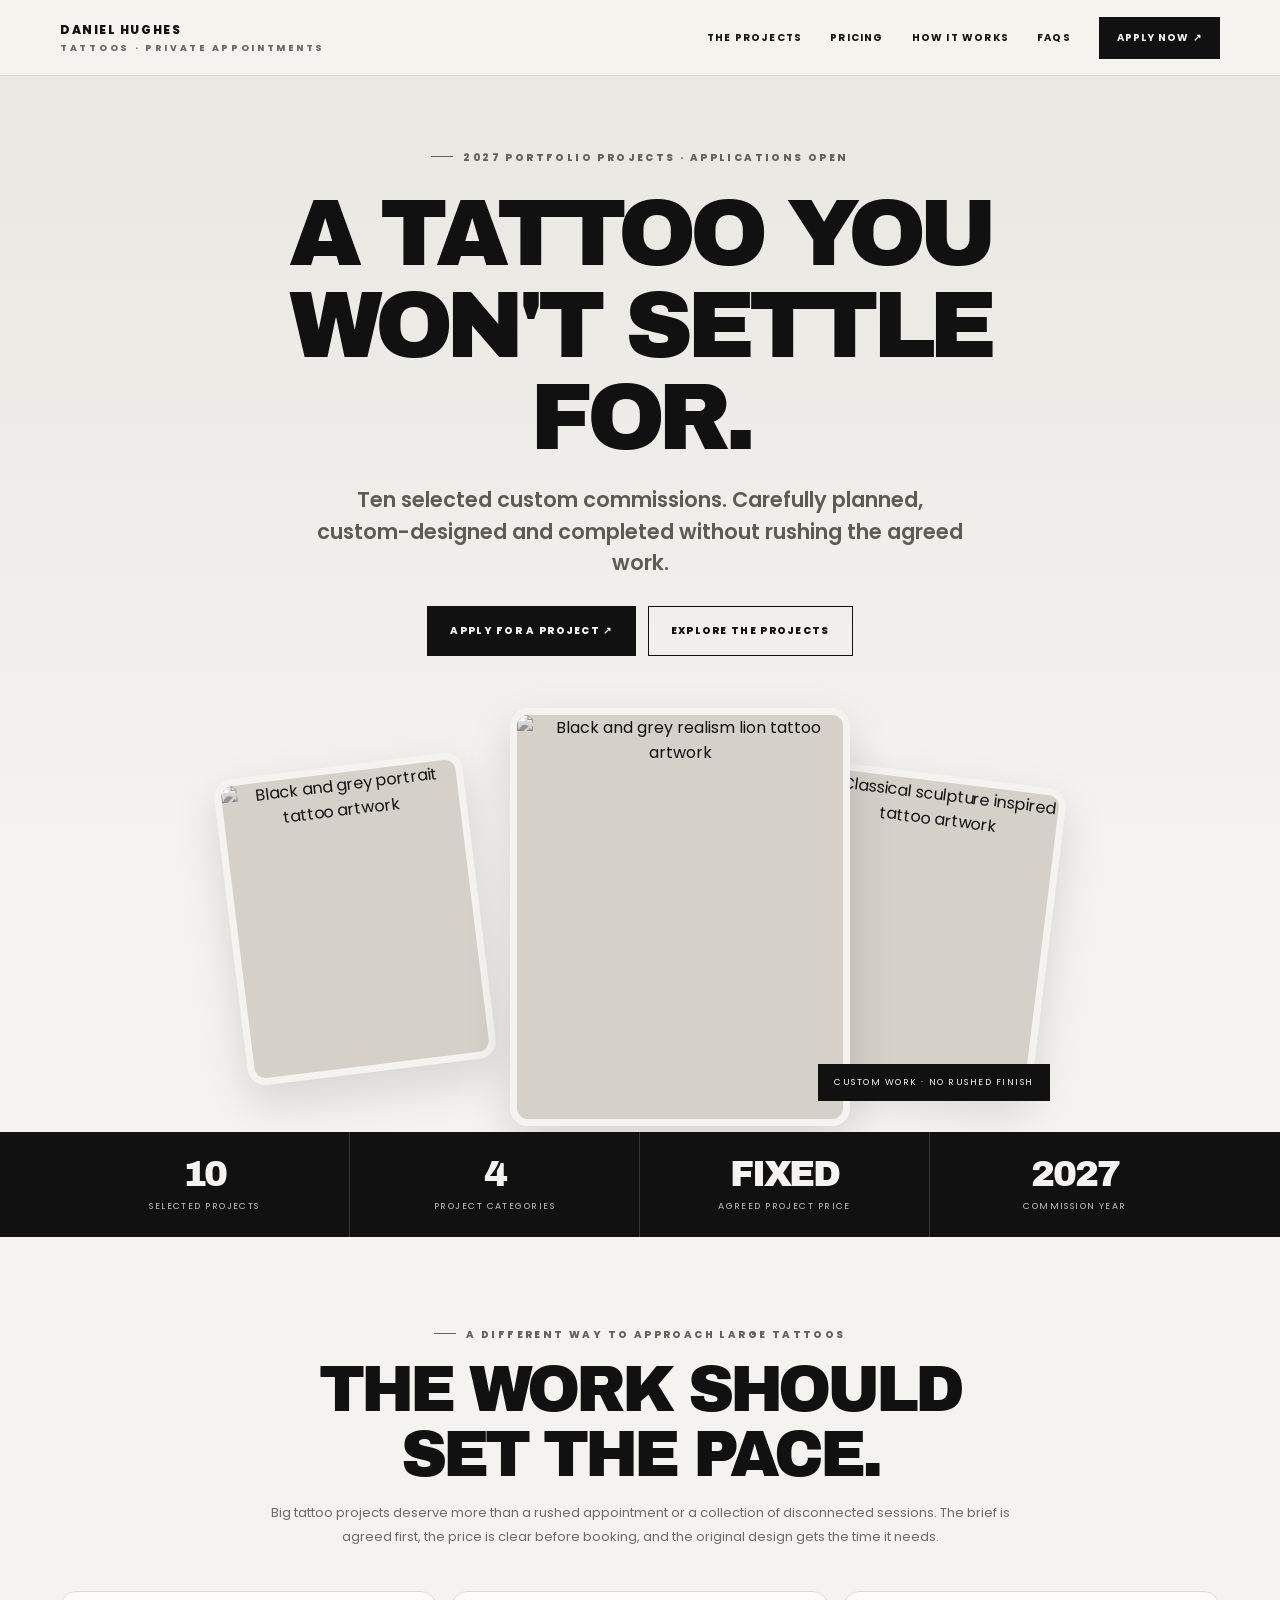
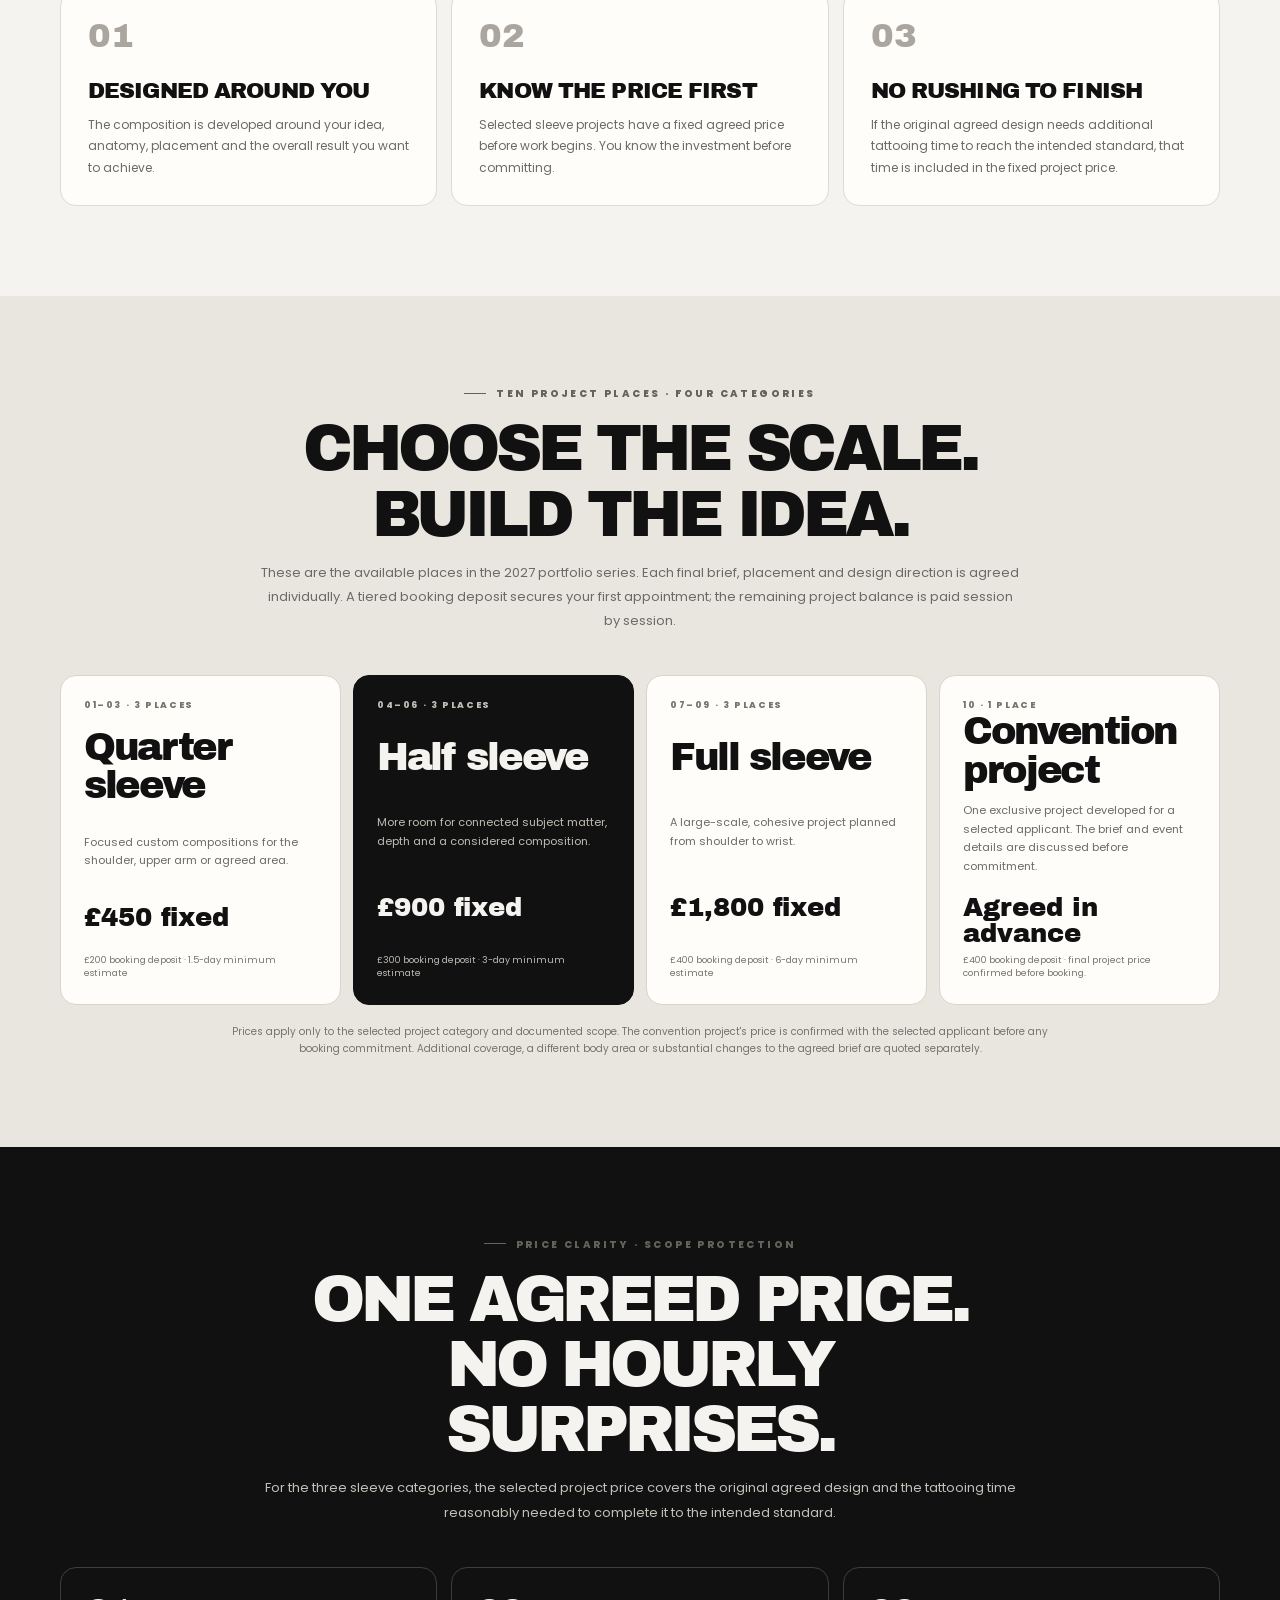
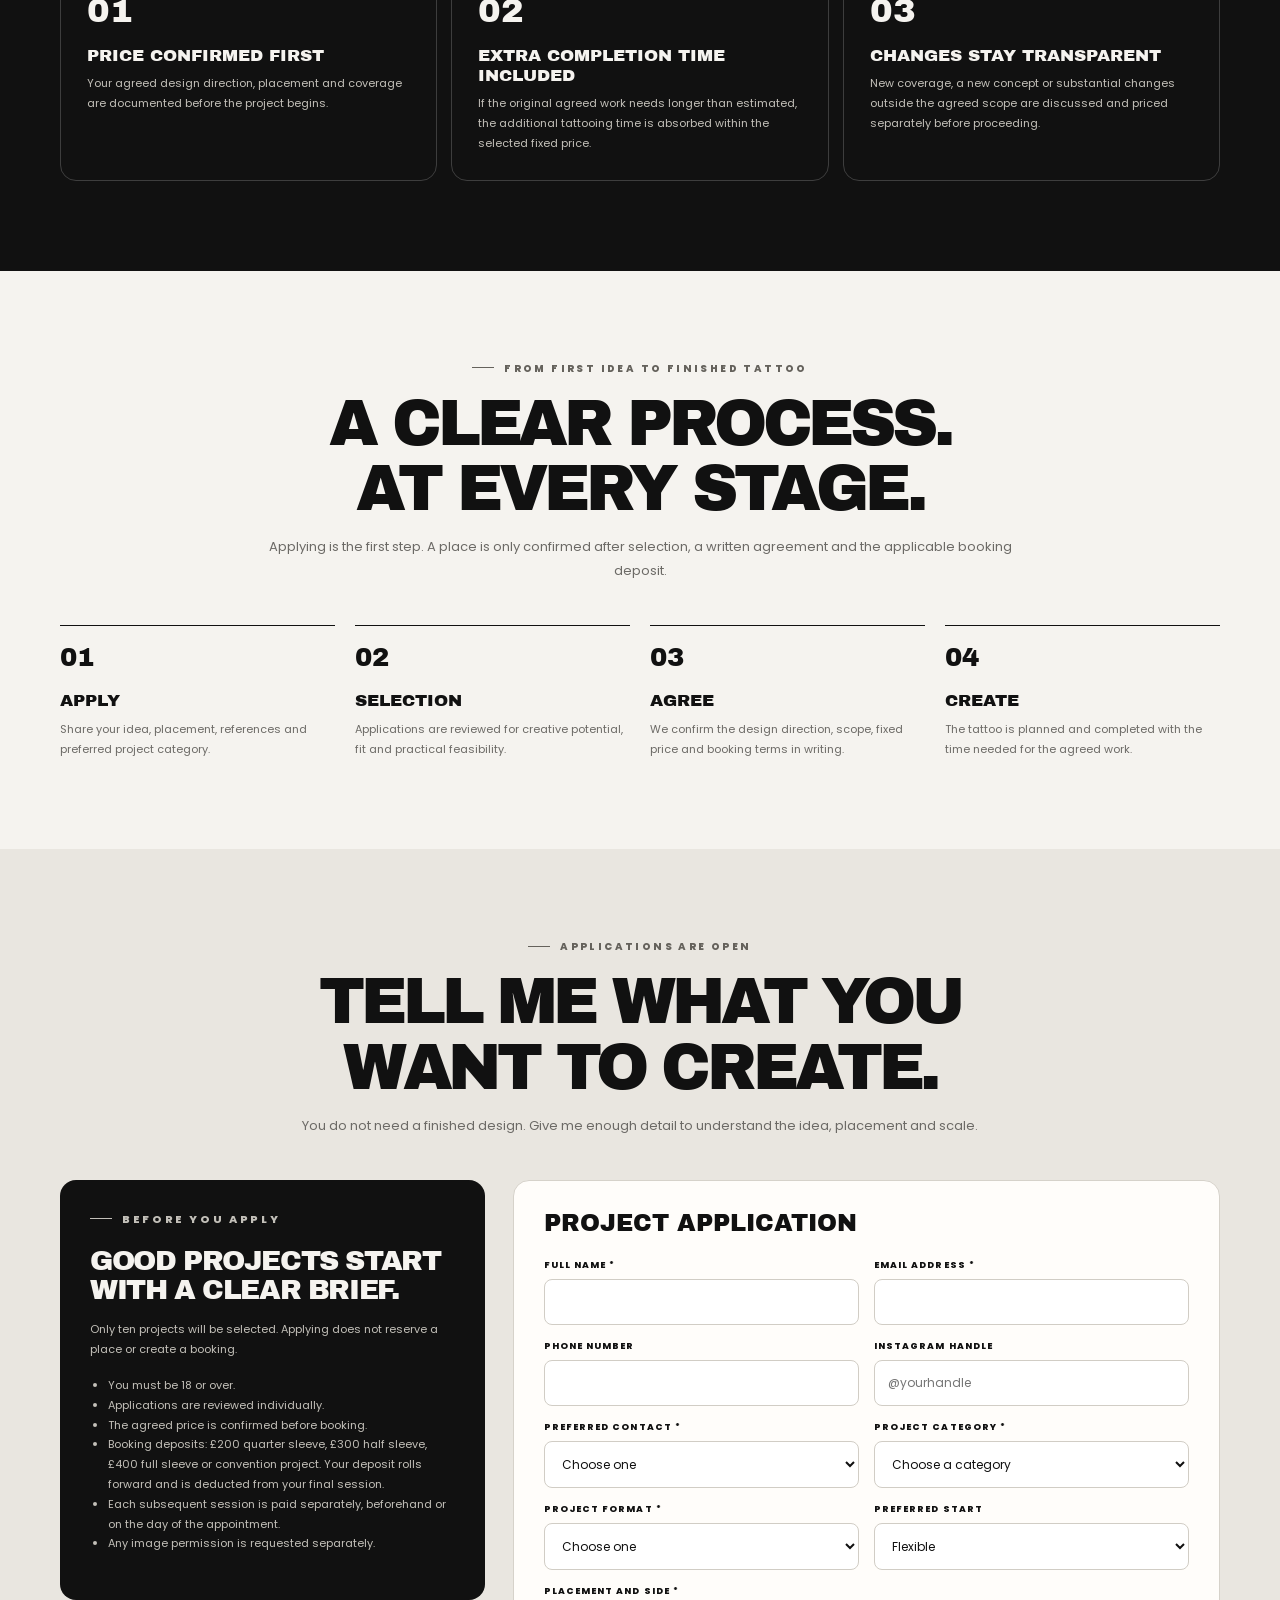
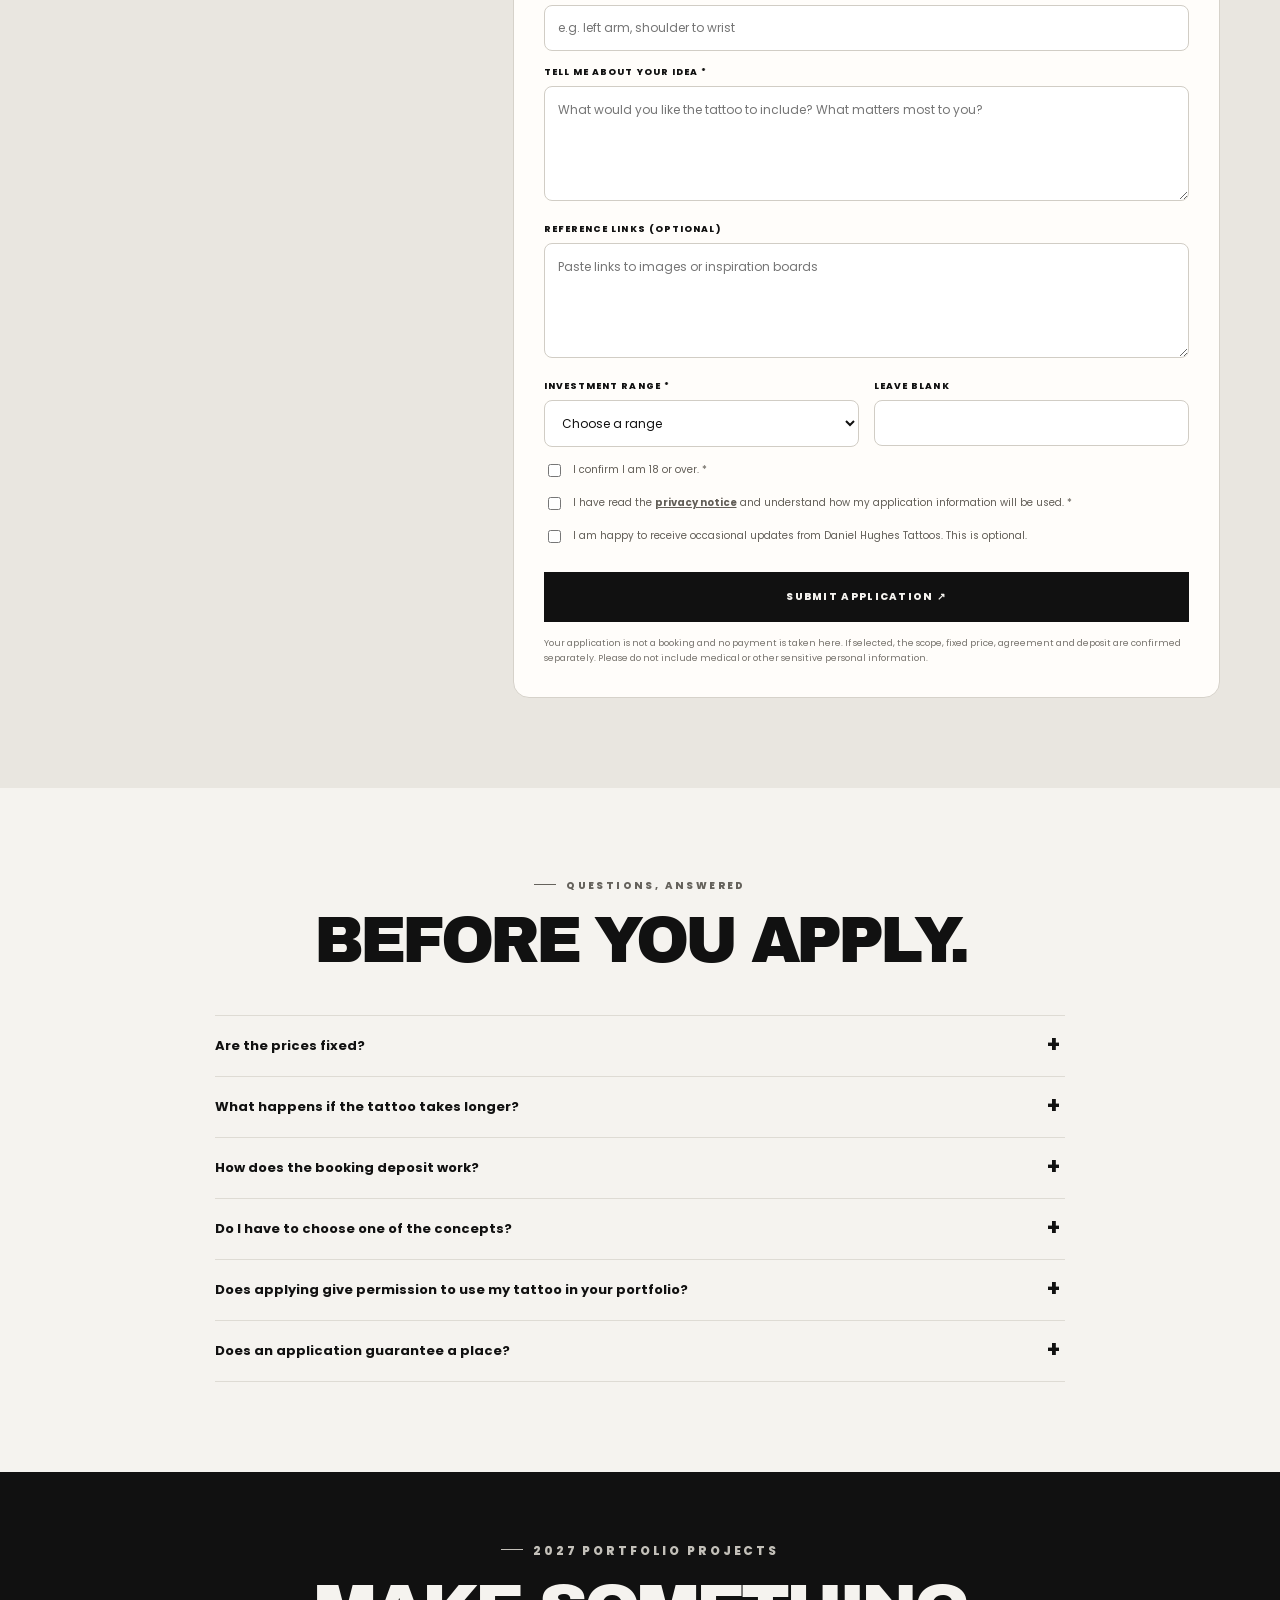
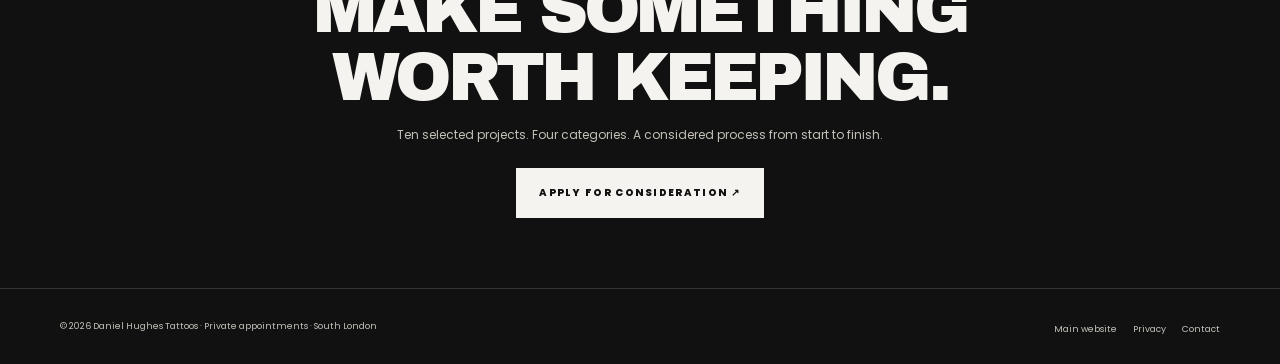
==== commit 436f954c: "Update portfolio campaign deposit structure" ====
--- a/2027-portfolio-projects/index.html
+++ b/2027-portfolio-projects/index.html
@@ -41,15 +41,15 @@
 <div class="collage" aria-label="Selected black and grey realism tattoo portfolio photography"><figure class="shot left"><img src="https://raw.githubusercontent.com/dontdoadan/dan-hughes-tattoos/rebuild/editorial-portfolio-20261109/media/portrait.png" alt="Black and grey portrait tattoo artwork" fetchpriority="high"></figure><figure class="shot center"><img src="https://raw.githubusercontent.com/dontdoadan/dan-hughes-tattoos/rebuild/editorial-portfolio-20261109/media/lion.png" alt="Black and grey realism lion tattoo artwork" fetchpriority="high"></figure><figure class="shot right"><img src="https://raw.githubusercontent.com/dontdoadan/dan-hughes-tattoos/rebuild/editorial-portfolio-20261109/media/sculpture.png" alt="Classical sculpture inspired tattoo artwork" fetchpriority="high"></figure><div class="hero-caption">Custom work · No rushed finish</div></div></div></section>
 <section class="strip"><div class="wrap strip-grid"><div class="strip-item"><strong>10</strong><span>Selected projects</span></div><div class="strip-item"><strong>4</strong><span>Project categories</span></div><div class="strip-item"><strong>FIXED</strong><span>Agreed project price</span></div><div class="strip-item"><strong>2027</strong><span>Commission year</span></div></div></section>
 <section class="section"><div class="wrap"><div class="section-head"><p class="eyebrow">A different way to approach large tattoos</p><h2>THE WORK SHOULD SET THE PACE.</h2><p>Big tattoo projects deserve more than a rushed appointment or a collection of disconnected sessions. The brief is agreed first, the price is clear before booking, and the original design gets the time it needs.</p></div><div class="three"><article class="value-card"><span class="num">01</span><h3>Designed around you</h3><p>The composition is developed around your idea, anatomy, placement and the overall result you want to achieve.</p></article><article class="value-card"><span class="num">02</span><h3>Know the price first</h3><p>Selected sleeve projects have a fixed agreed price before work begins. You know the investment before committing.</p></article><article class="value-card"><span class="num">03</span><h3>No rushing to finish</h3><p>If the original agreed design needs additional tattooing time to reach the intended standard, that time is included in the fixed project price.</p></article></div></div></section>
-<section class="section offer" id="projects"><div class="wrap"><div class="section-head"><p class="eyebrow">Ten project places · Four categories</p><h2>CHOOSE THE SCALE.<br>BUILD THE IDEA.</h2><p>These are the available places in the 2027 portfolio series. Each final brief, placement and design direction is agreed individually.</p></div><div class="offer-grid">
-<article class="offer-card"><small>01–03 · 3 places</small><strong>Quarter sleeve</strong><p>Focused custom compositions for the shoulder, upper arm or agreed area.</p><div class="price">£450 fixed</div><div class="price-note">Selected project price · 1.5-day minimum estimate</div></article>
-<article class="offer-card dark"><small>04–06 · 3 places</small><strong>Half sleeve</strong><p>More room for connected subject matter, depth and a considered composition.</p><div class="price">£900 fixed</div><div class="price-note">Selected project price · 3-day minimum estimate</div></article>
-<article class="offer-card"><small>07–09 · 3 places</small><strong>Full sleeve</strong><p>A large-scale, cohesive project planned from shoulder to wrist.</p><div class="price">£1,800 fixed</div><div class="price-note">Selected project price · 6-day minimum estimate</div></article>
-<article class="offer-card"><small>10 · 1 place</small><strong>Convention project</strong><p>One exclusive project developed for a selected applicant. The brief and event details are discussed before commitment.</p><div class="price">Agreed in advance</div><div class="price-note">A fixed project price is confirmed before booking.</div></article>
+<section class="section offer" id="projects"><div class="wrap"><div class="section-head"><p class="eyebrow">Ten project places · Four categories</p><h2>CHOOSE THE SCALE.<br>BUILD THE IDEA.</h2><p>These are the available places in the 2027 portfolio series. Each final brief, placement and design direction is agreed individually. A tiered booking deposit secures your first appointment; the remaining project balance is paid session by session.</p></div><div class="offer-grid">
+<article class="offer-card"><small>01–03 · 3 places</small><strong>Quarter sleeve</strong><p>Focused custom compositions for the shoulder, upper arm or agreed area.</p><div class="price">£450 fixed</div><div class="price-note">£200 booking deposit · 1.5-day minimum estimate</div></article>
+<article class="offer-card dark"><small>04–06 · 3 places</small><strong>Half sleeve</strong><p>More room for connected subject matter, depth and a considered composition.</p><div class="price">£900 fixed</div><div class="price-note">£300 booking deposit · 3-day minimum estimate</div></article>
+<article class="offer-card"><small>07–09 · 3 places</small><strong>Full sleeve</strong><p>A large-scale, cohesive project planned from shoulder to wrist.</p><div class="price">£1,800 fixed</div><div class="price-note">£400 booking deposit · 6-day minimum estimate</div></article>
+<article class="offer-card"><small>10 · 1 place</small><strong>Convention project</strong><p>One exclusive project developed for a selected applicant. The brief and event details are discussed before commitment.</p><div class="price">Agreed in advance</div><div class="price-note">£400 booking deposit · final project price confirmed before booking.</div></article>
 </div><p class="fine">Prices apply only to the selected project category and documented scope. The convention project's price is confirmed with the selected applicant before any booking commitment. Additional coverage, a different body area or substantial changes to the agreed brief are quoted separately.</p></div></section>
 <section class="section proof" id="pricing"><div class="wrap"><div class="section-head"><p class="eyebrow">Price clarity · Scope protection</p><h2>ONE AGREED PRICE.<br>NO HOURLY SURPRISES.</h2><p>For the three sleeve categories, the selected project price covers the original agreed design and the tattooing time reasonably needed to complete it to the intended standard.</p></div><div class="proof-grid"><article class="proof-card"><b>01</b><h3>Price confirmed first</h3><p>Your agreed design direction, placement and coverage are documented before the project begins.</p></article><article class="proof-card"><b>02</b><h3>Extra completion time included</h3><p>If the original agreed work needs longer than estimated, the additional tattooing time is absorbed within the selected fixed price.</p></article><article class="proof-card"><b>03</b><h3>Changes stay transparent</h3><p>New coverage, a new concept or substantial changes outside the agreed scope are discussed and priced separately before proceeding.</p></article></div></div></section>
-<section class="section"><div class="wrap"><div class="section-head"><p class="eyebrow">From first idea to finished tattoo</p><h2>A CLEAR PROCESS.<br>AT EVERY STAGE.</h2><p>Applying is the first step. A place is only confirmed after selection, a written agreement and the required deposit.</p></div><div class="process" id="process"><article class="step"><b>01</b><h3>Apply</h3><p>Share your idea, placement, references and preferred project category.</p></article><article class="step"><b>02</b><h3>Selection</h3><p>Applications are reviewed for creative potential, fit and practical feasibility.</p></article><article class="step"><b>03</b><h3>Agree</h3><p>We confirm the design direction, scope, fixed price and booking terms in writing.</p></article><article class="step"><b>04</b><h3>Create</h3><p>The tattoo is planned and completed with the time needed for the agreed work.</p></article></div></div></section>
-<section class="section apply" id="apply"><div class="wrap"><div class="section-head"><p class="eyebrow">Applications are open</p><h2>TELL ME WHAT YOU WANT TO CREATE.</h2><p>You do not need a finished design. Give me enough detail to understand the idea, placement and scale.</p></div><div class="form-layout"><aside class="form-note"><p class="eyebrow">Before you apply</p><h3>Good projects start with a clear brief.</h3><p>Only ten projects will be selected. Applying does not reserve a place or create a booking.</p><ul><li>You must be 18 or over.</li><li>Applications are reviewed individually.</li><li>The agreed price is confirmed before booking.</li><li>A 50% deposit secures a selected sleeve project and is due at least seven days before the first session.</li><li>Any image permission is requested separately.</li></ul></aside>
+<section class="section"><div class="wrap"><div class="section-head"><p class="eyebrow">From first idea to finished tattoo</p><h2>A CLEAR PROCESS.<br>AT EVERY STAGE.</h2><p>Applying is the first step. A place is only confirmed after selection, a written agreement and the applicable booking deposit.</p></div><div class="process" id="process"><article class="step"><b>01</b><h3>Apply</h3><p>Share your idea, placement, references and preferred project category.</p></article><article class="step"><b>02</b><h3>Selection</h3><p>Applications are reviewed for creative potential, fit and practical feasibility.</p></article><article class="step"><b>03</b><h3>Agree</h3><p>We confirm the design direction, scope, fixed price and booking terms in writing.</p></article><article class="step"><b>04</b><h3>Create</h3><p>The tattoo is planned and completed with the time needed for the agreed work.</p></article></div></div></section>
+<section class="section apply" id="apply"><div class="wrap"><div class="section-head"><p class="eyebrow">Applications are open</p><h2>TELL ME WHAT YOU WANT TO CREATE.</h2><p>You do not need a finished design. Give me enough detail to understand the idea, placement and scale.</p></div><div class="form-layout"><aside class="form-note"><p class="eyebrow">Before you apply</p><h3>Good projects start with a clear brief.</h3><p>Only ten projects will be selected. Applying does not reserve a place or create a booking.</p><ul><li>You must be 18 or over.</li><li>Applications are reviewed individually.</li><li>The agreed price is confirmed before booking.</li><li>Booking deposits: £200 quarter sleeve, £300 half sleeve, £400 full sleeve or convention project. Your deposit rolls forward and is deducted from your final session.</li><li>Each subsequent session is paid separately, beforehand or on the day of the appointment.</li><li>Any image permission is requested separately.</li></ul></aside>
 <form class="form" id="application-form"><h3>Project application</h3><div class="fields">
 <div class="field"><label for="fullName">Full name *</label><input id="fullName" name="fullName" autocomplete="name" required maxlength="120"></div>
 <div class="field"><label for="email">Email address *</label><input id="email" name="email" type="email" autocomplete="email" required maxlength="254"></div>
@@ -73,7 +73,7 @@
 <section class="section"><div class="wrap"><div class="section-head"><p class="eyebrow">Questions, answered</p><h2>BEFORE YOU APPLY.</h2></div><div class="faq">
 <details><summary>Are the prices fixed?</summary><p>The listed prices are the selected fixed prices for the quarter, half and full sleeve categories, subject to the agreed design, placement and coverage. The convention project's fixed price is confirmed before booking.</p></details>
 <details><summary>What happens if the tattoo takes longer?</summary><p>If additional tattooing time is needed to complete the original agreed design to the intended standard, that time is included in the selected sleeve project price. This does not cover new coverage, a replacement concept or substantial changes to the agreed brief.</p></details>
-<details><summary>How does the deposit work?</summary><p>A 50% deposit forms part of the agreed project total and is due at least seven days before the first session. The remaining balance is paid during the project under the agreed payment schedule.</p></details>
+<details><summary>How does the booking deposit work?</summary><p>The booking deposit is £200 for a quarter sleeve, £300 for a half sleeve and £400 for a full sleeve. The convention project also has a £400 booking deposit unless its agreed scope requires a different amount. Your deposit secures the project and first appointment, rolls forward throughout the project and is deducted from your final session. It is not charged again. Each subsequent session is paid separately, either beforehand or on the day of your appointment.</p></details>
 <details><summary>Do I have to choose one of the concepts?</summary><p>No. The categories describe the available project places. The final design is developed with you around your idea, anatomy and placement.</p></details>
 <details><summary>Does applying give permission to use my tattoo in your portfolio?</summary><p>No. Photography or video permission is requested separately. Applying does not give permission to publish your tattoo or personal images.</p></details>
 <details><summary>Does an application guarantee a place?</summary><p>No. Applications are reviewed individually. A place is only confirmed after selection, written agreement and deposit arrangements.</p></details>
@@ -98,7 +98,7 @@
 if(preferred==="phone"&&!form.elements.phone.value.trim()){status.textContent="Please add your phone number or choose email.";return;}
 if(preferred==="instagram"&&!form.elements.instagram.value.trim()){status.textContent="Please add your Instagram handle or choose email.";return;}
 var fd=new FormData(form);
-var payload={requestId:requestId,fullName:fd.get("fullName"),email:fd.get("email"),phone:fd.get("phone"),instagram:fd.get("instagram"),preferredContact:preferred,projectType:fd.get("projectType"),placement:fd.get("placement"),sessions:fd.get("sessions"),description:fd.get("description"),referenceLinks:fd.get("referenceLinks"),budgetRange:fd.get("budgetRange"),timeframe:fd.get("timeframe"),ageConfirmed:fd.get("ageConfirmed")==="on",privacyAccepted:fd.get("privacyAccepted")==="on",marketingConsent:fd.get("marketingConsent")==="on",website:fd.get("website"),sourcePage:"/2027-portfolio-projects/",utm:{source:params.get("utm_source")||"",medium:params.get("utm_medium")||"",campaign:params.get("utm_campaign")||""}};
+var payload={requestId:requestId,fullName:fd.get("fullName"),email:fd.get("email"),phone:fd.get("phone"),instagram:fd.get("instagram"),preferredContact:preferred,projectType:fd.get("projectType"),placement:fd.get("placement"),sessions:fd.get("sessions"),description:"Requested category: "+form.elements.projectType.options[form.elements.projectType.selectedIndex].text+". "+fd.get("description"),referenceLinks:fd.get("referenceLinks"),budgetRange:fd.get("budgetRange"),timeframe:fd.get("timeframe"),ageConfirmed:fd.get("ageConfirmed")==="on",privacyAccepted:fd.get("privacyAccepted")==="on",marketingConsent:fd.get("marketingConsent")==="on",website:fd.get("website"),sourcePage:"/2027-portfolio-projects/",utm:{source:params.get("utm_source")||"",medium:params.get("utm_medium")||"",campaign:params.get("utm_campaign")||""}};
 submit.disabled=true;submit.textContent="Submitting…";status.textContent="Submitting your application securely…";
 try{
 var response=await fetch("https://ukaxsqwnkoqbbsufpzga.supabase.co/functions/v1/tattoo-enquiry-intake",{method:"POST",headers:{"Content-Type":"application/json"},body:JSON.stringify(payload),credentials:"omit",mode:"cors"});
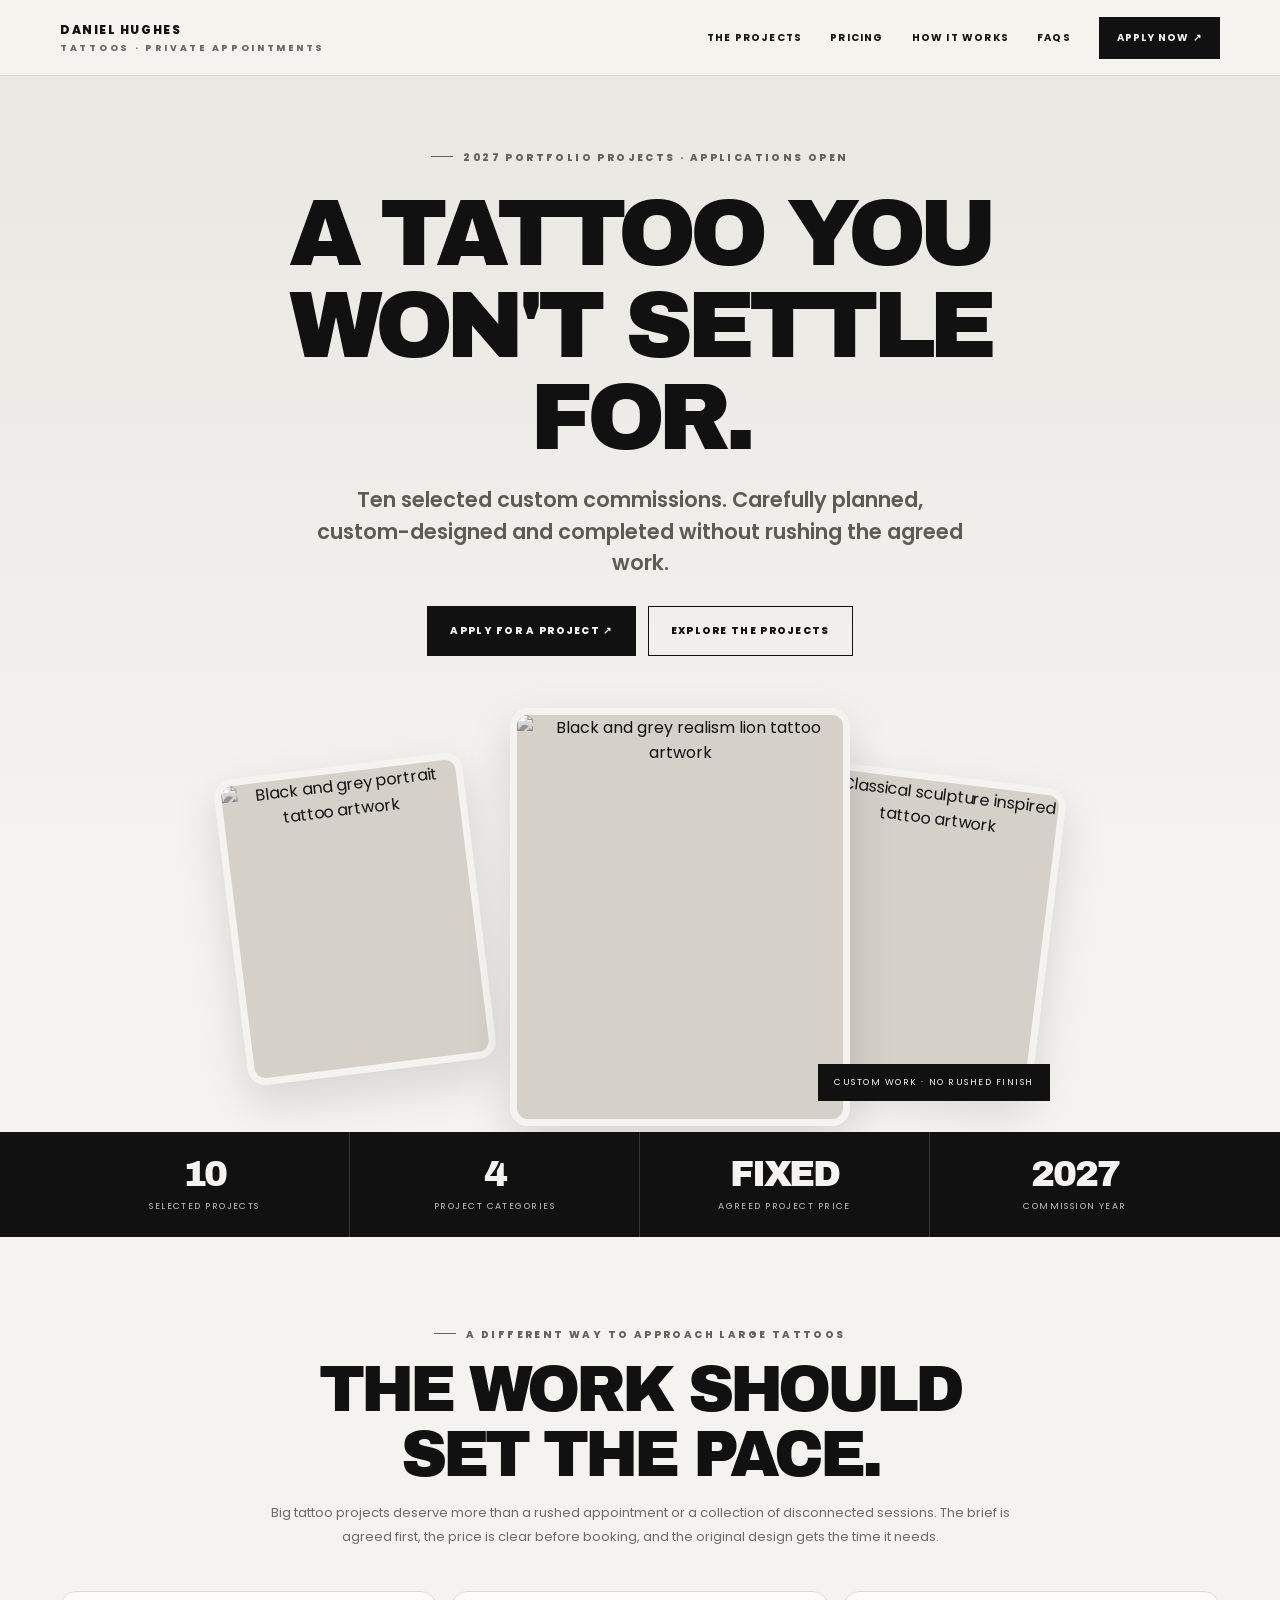
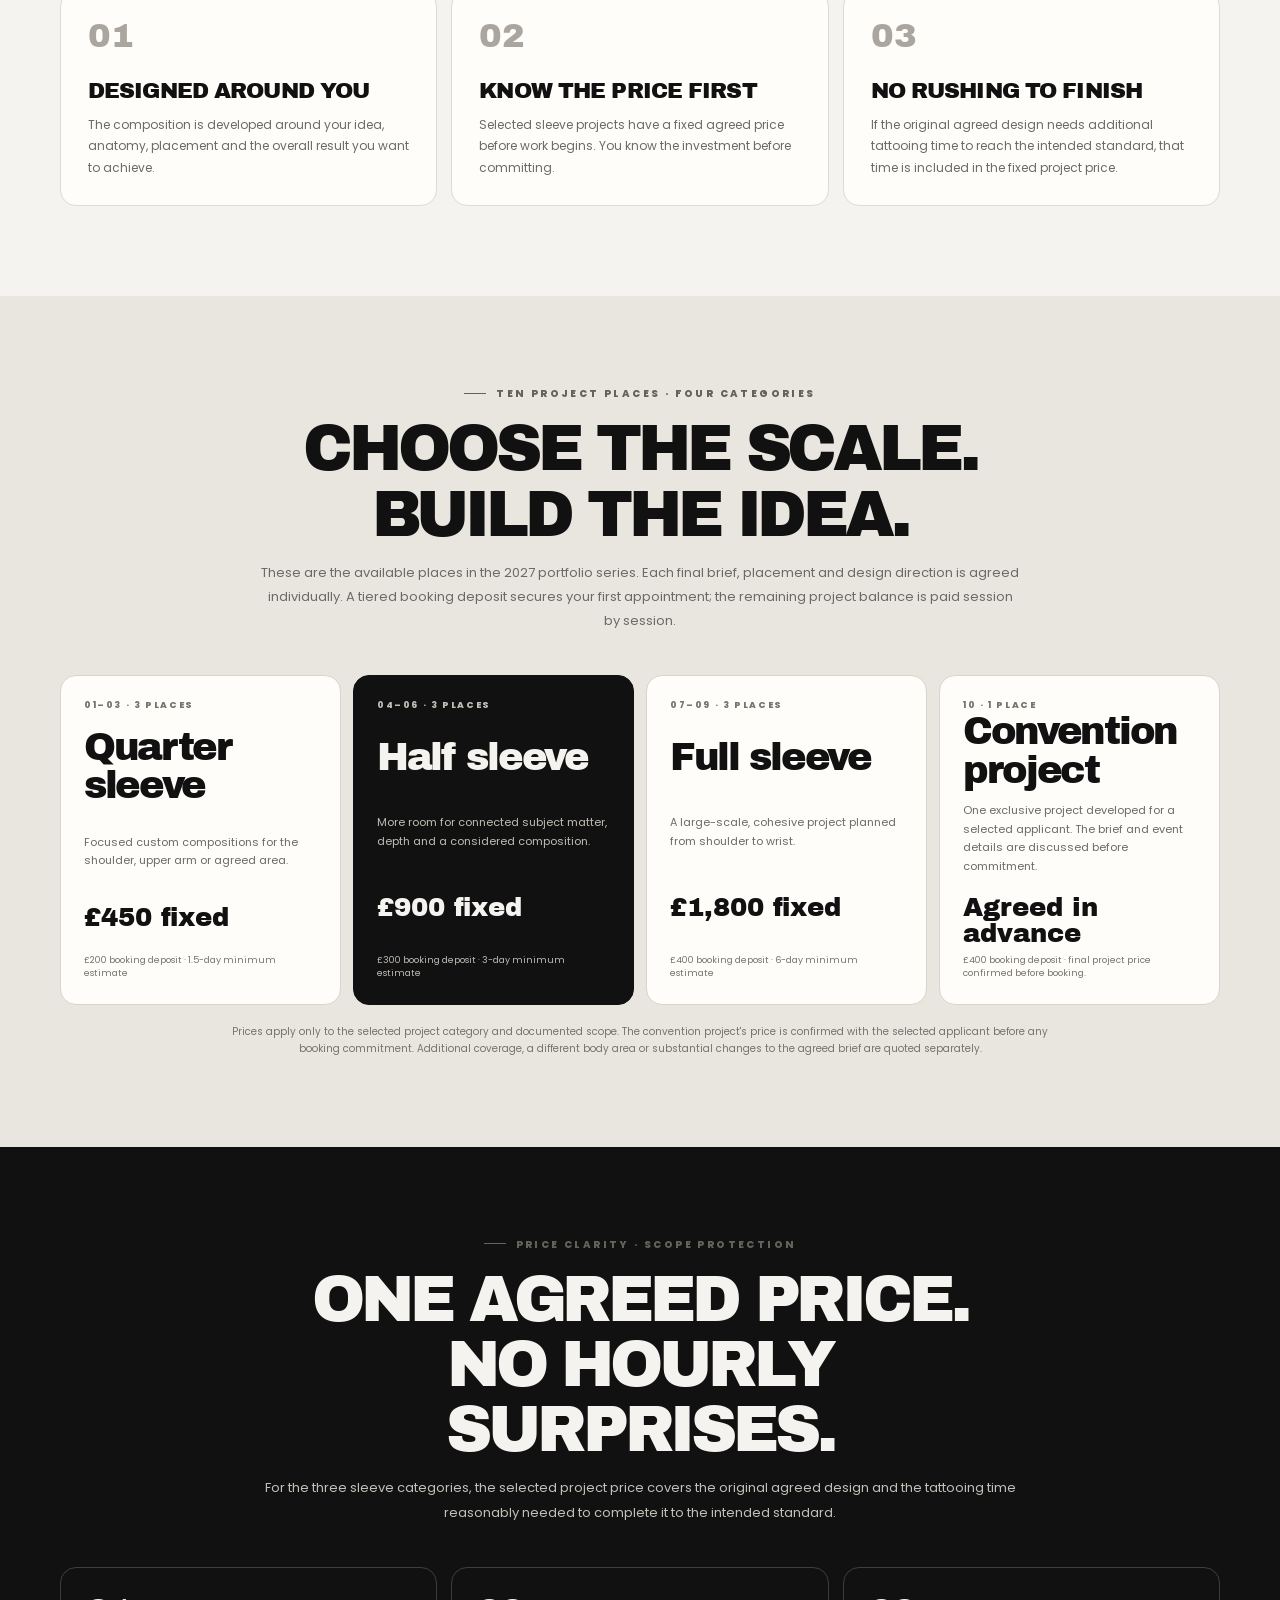
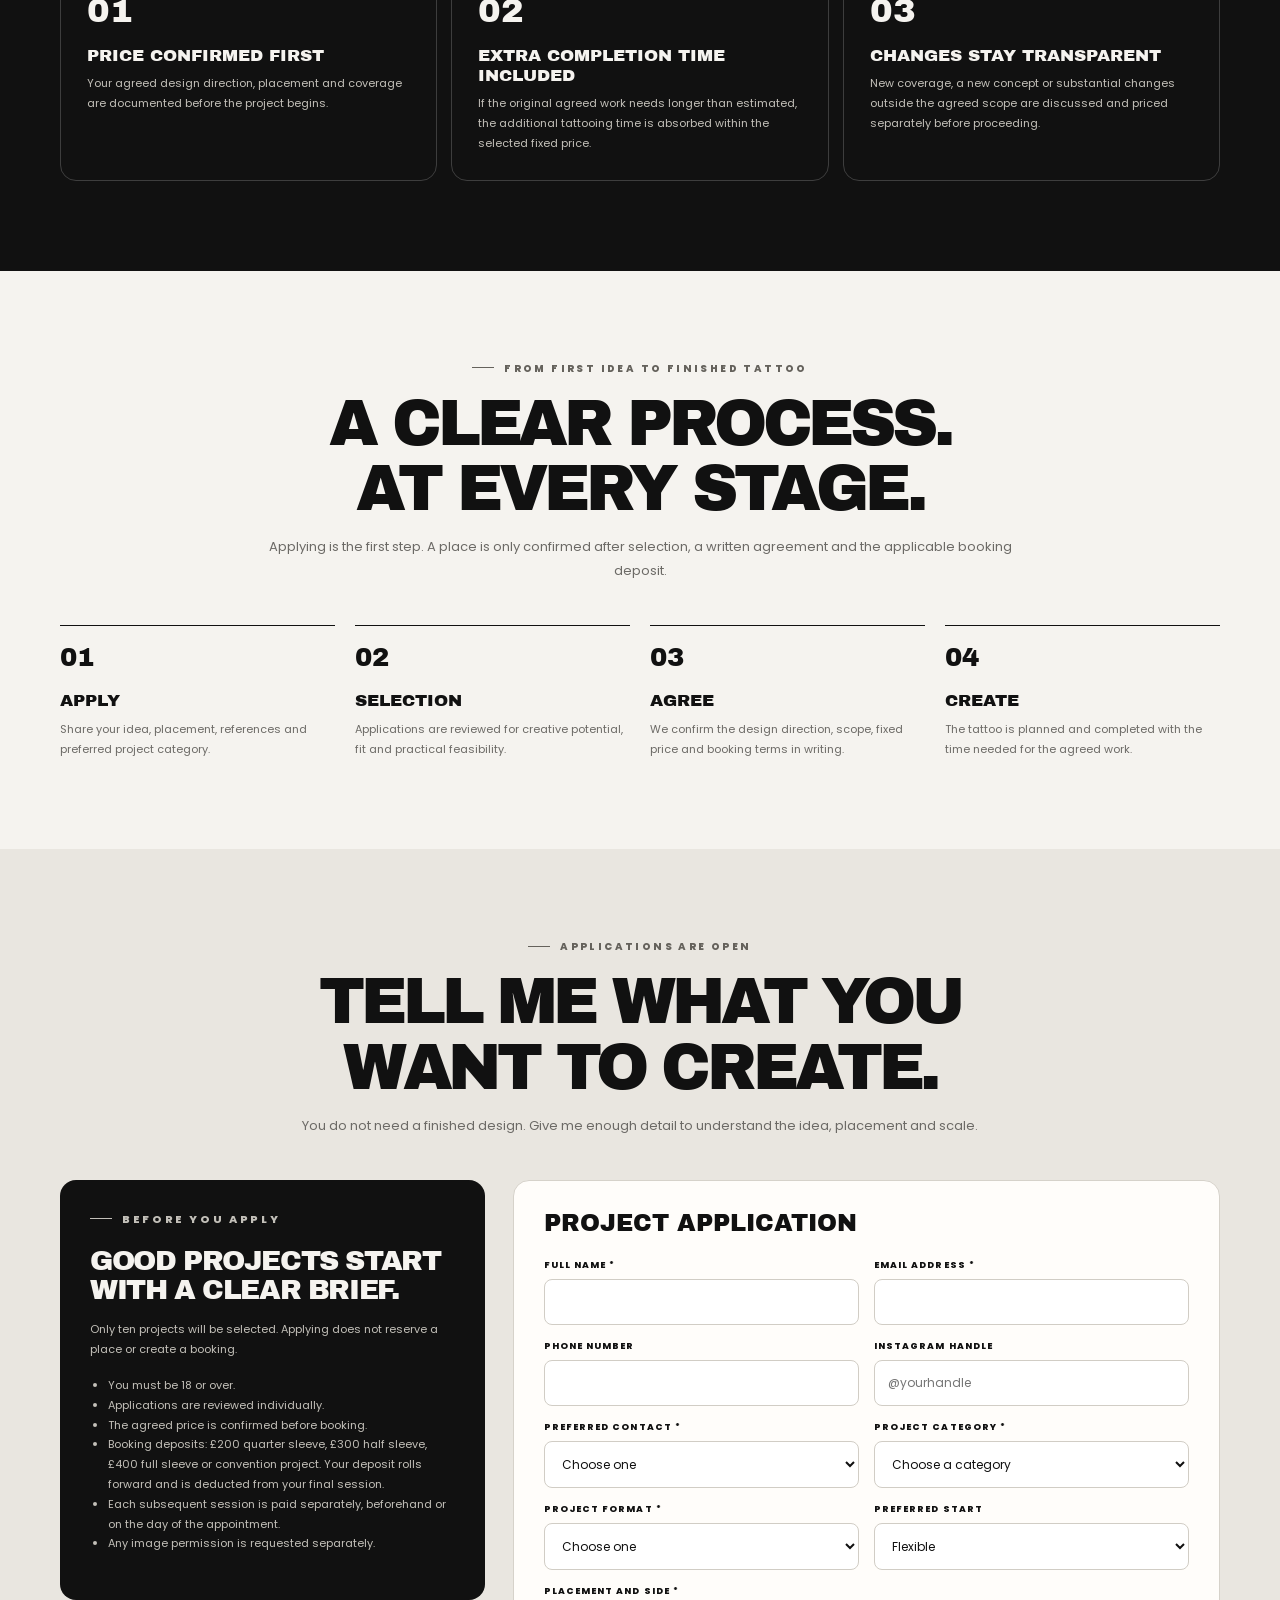
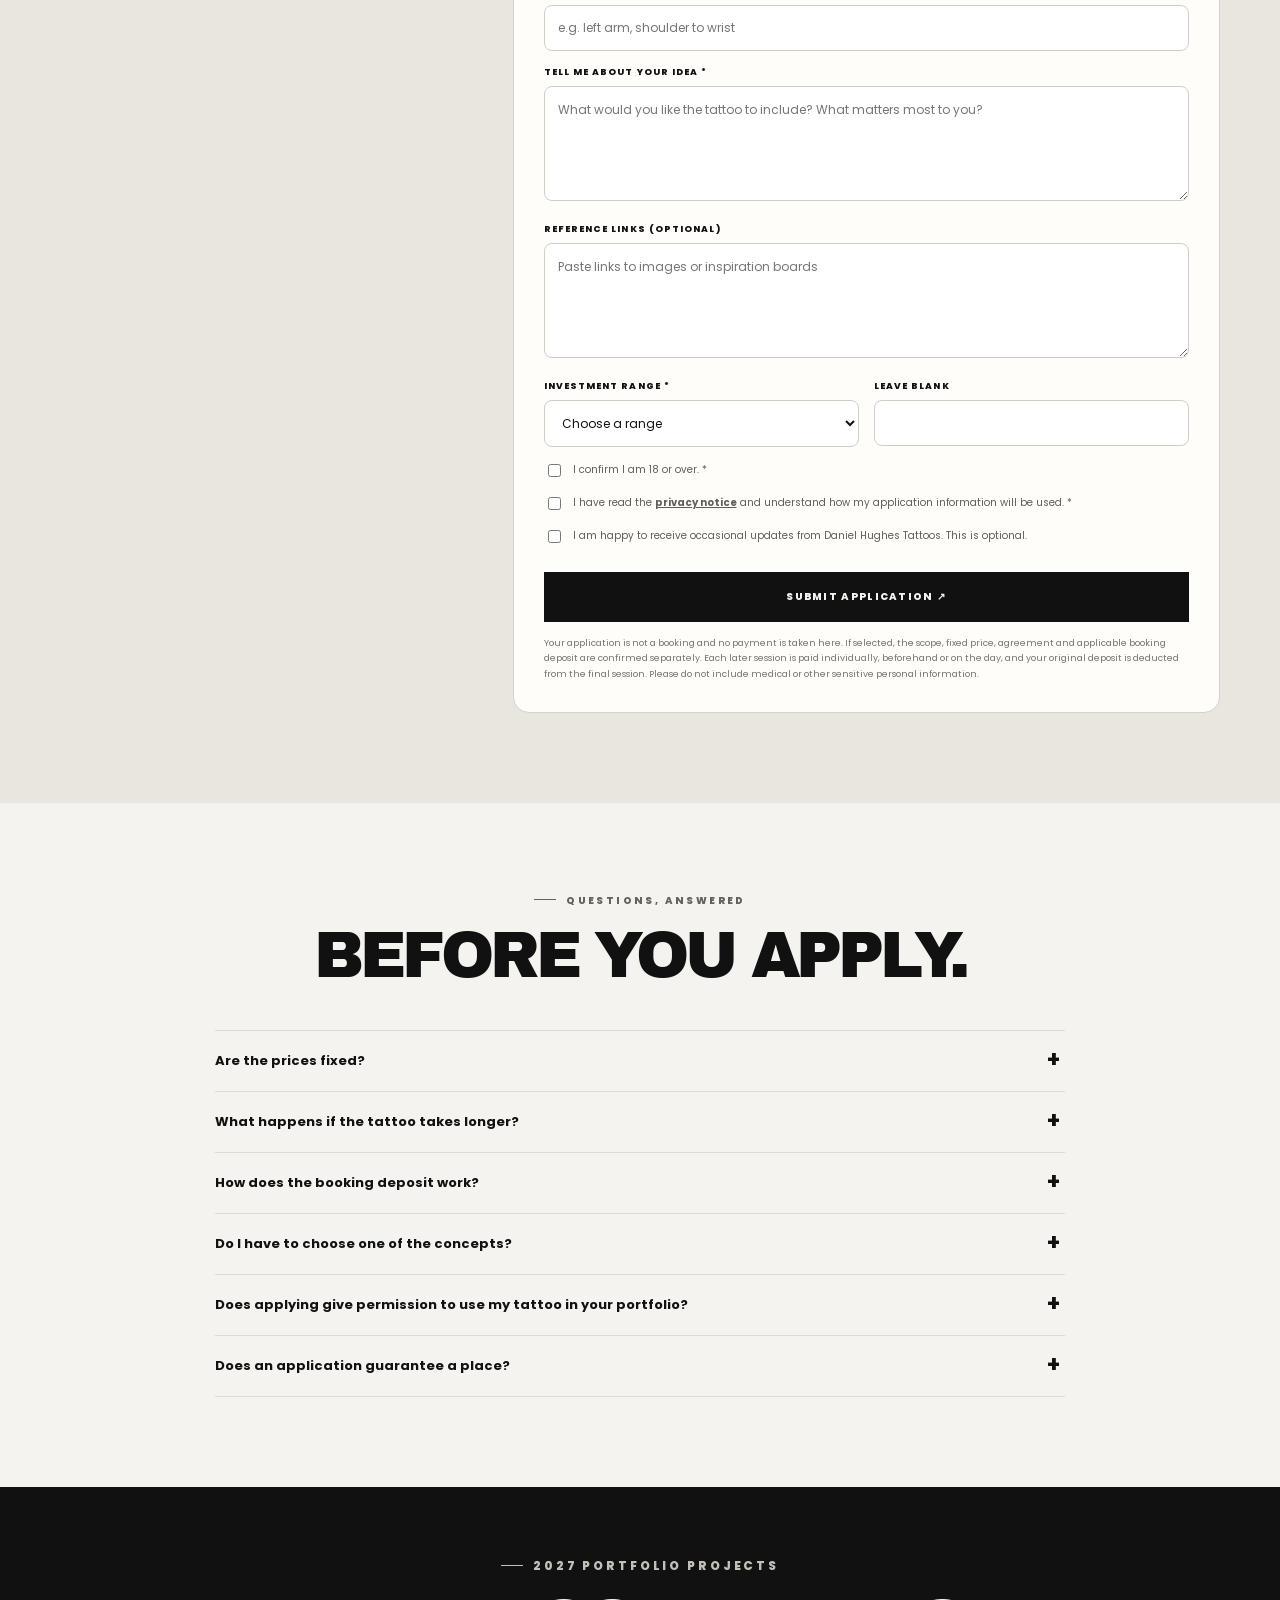
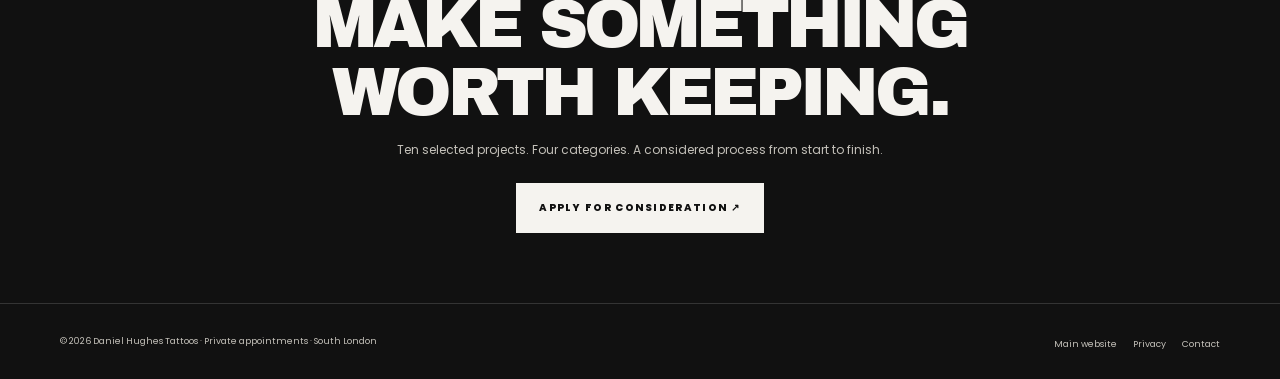
==== commit 157cb183: "Clarify rolling deposit and session payment terms" ====
--- a/2027-portfolio-projects/index.html
+++ b/2027-portfolio-projects/index.html
@@ -68,7 +68,7 @@
 <label class="check"><input type="checkbox" name="ageConfirmed" required><span>I confirm I am 18 or over. *</span></label>
 <label class="check"><input type="checkbox" name="privacyAccepted" required><span>I have read the <a href="/privacy.html#portfolio-2027" target="_blank" rel="noopener">privacy notice</a> and understand how my application information will be used. *</span></label>
 <label class="check"><input type="checkbox" name="marketingConsent"><span>I am happy to receive occasional updates from Daniel Hughes Tattoos. This is optional.</span></label>
-<button class="btn" id="submit" type="submit">Submit application ↗</button><p class="status" id="status" role="status" aria-live="polite"></p><p class="privacy">Your application is not a booking and no payment is taken here. If selected, the scope, fixed price, agreement and deposit are confirmed separately. Please do not include medical or other sensitive personal information.</p>
+<button class="btn" id="submit" type="submit">Submit application ↗</button><p class="status" id="status" role="status" aria-live="polite"></p><p class="privacy">Your application is not a booking and no payment is taken here. If selected, the scope, fixed price, agreement and applicable booking deposit are confirmed separately. Each later session is paid individually, beforehand or on the day, and your original deposit is deducted from the final session. Please do not include medical or other sensitive personal information.</p>
 </form></div></div></section>
 <section class="section"><div class="wrap"><div class="section-head"><p class="eyebrow">Questions, answered</p><h2>BEFORE YOU APPLY.</h2></div><div class="faq">
 <details><summary>Are the prices fixed?</summary><p>The listed prices are the selected fixed prices for the quarter, half and full sleeve categories, subject to the agreed design, placement and coverage. The convention project's fixed price is confirmed before booking.</p></details>
